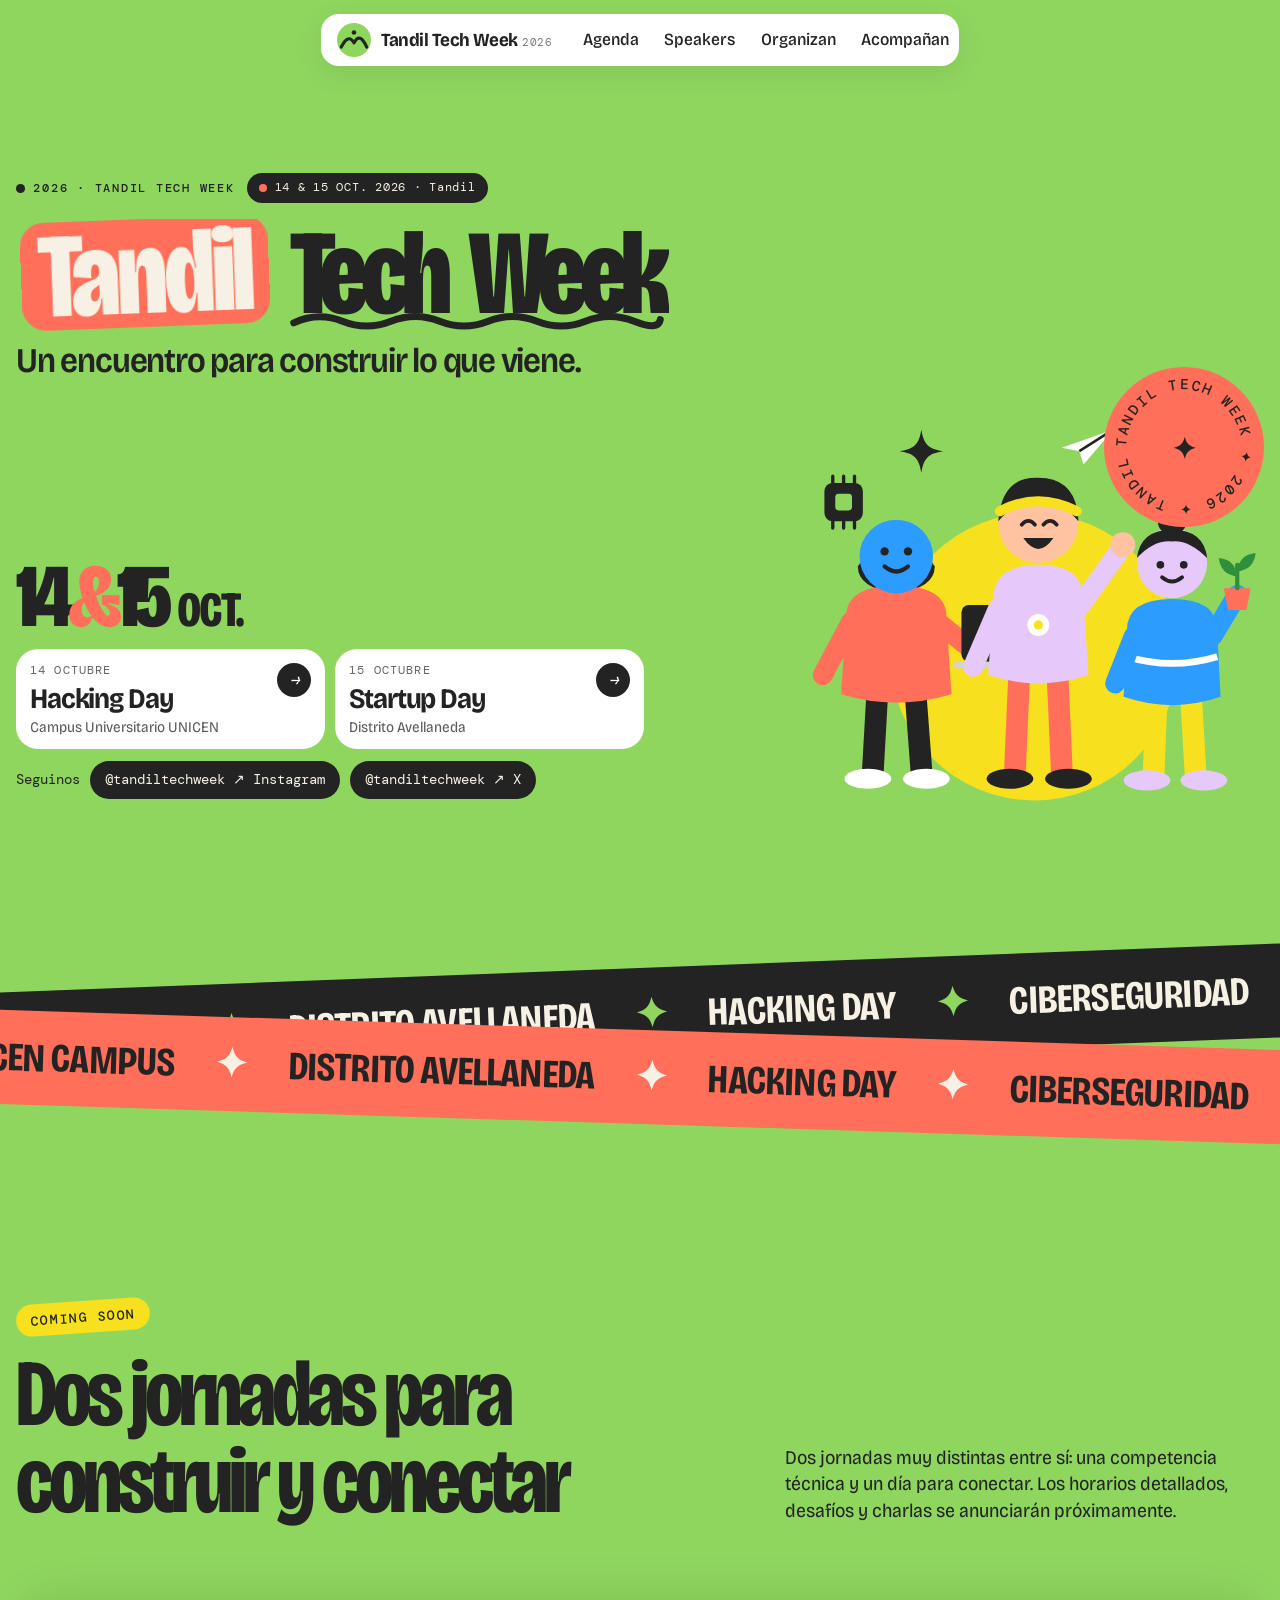
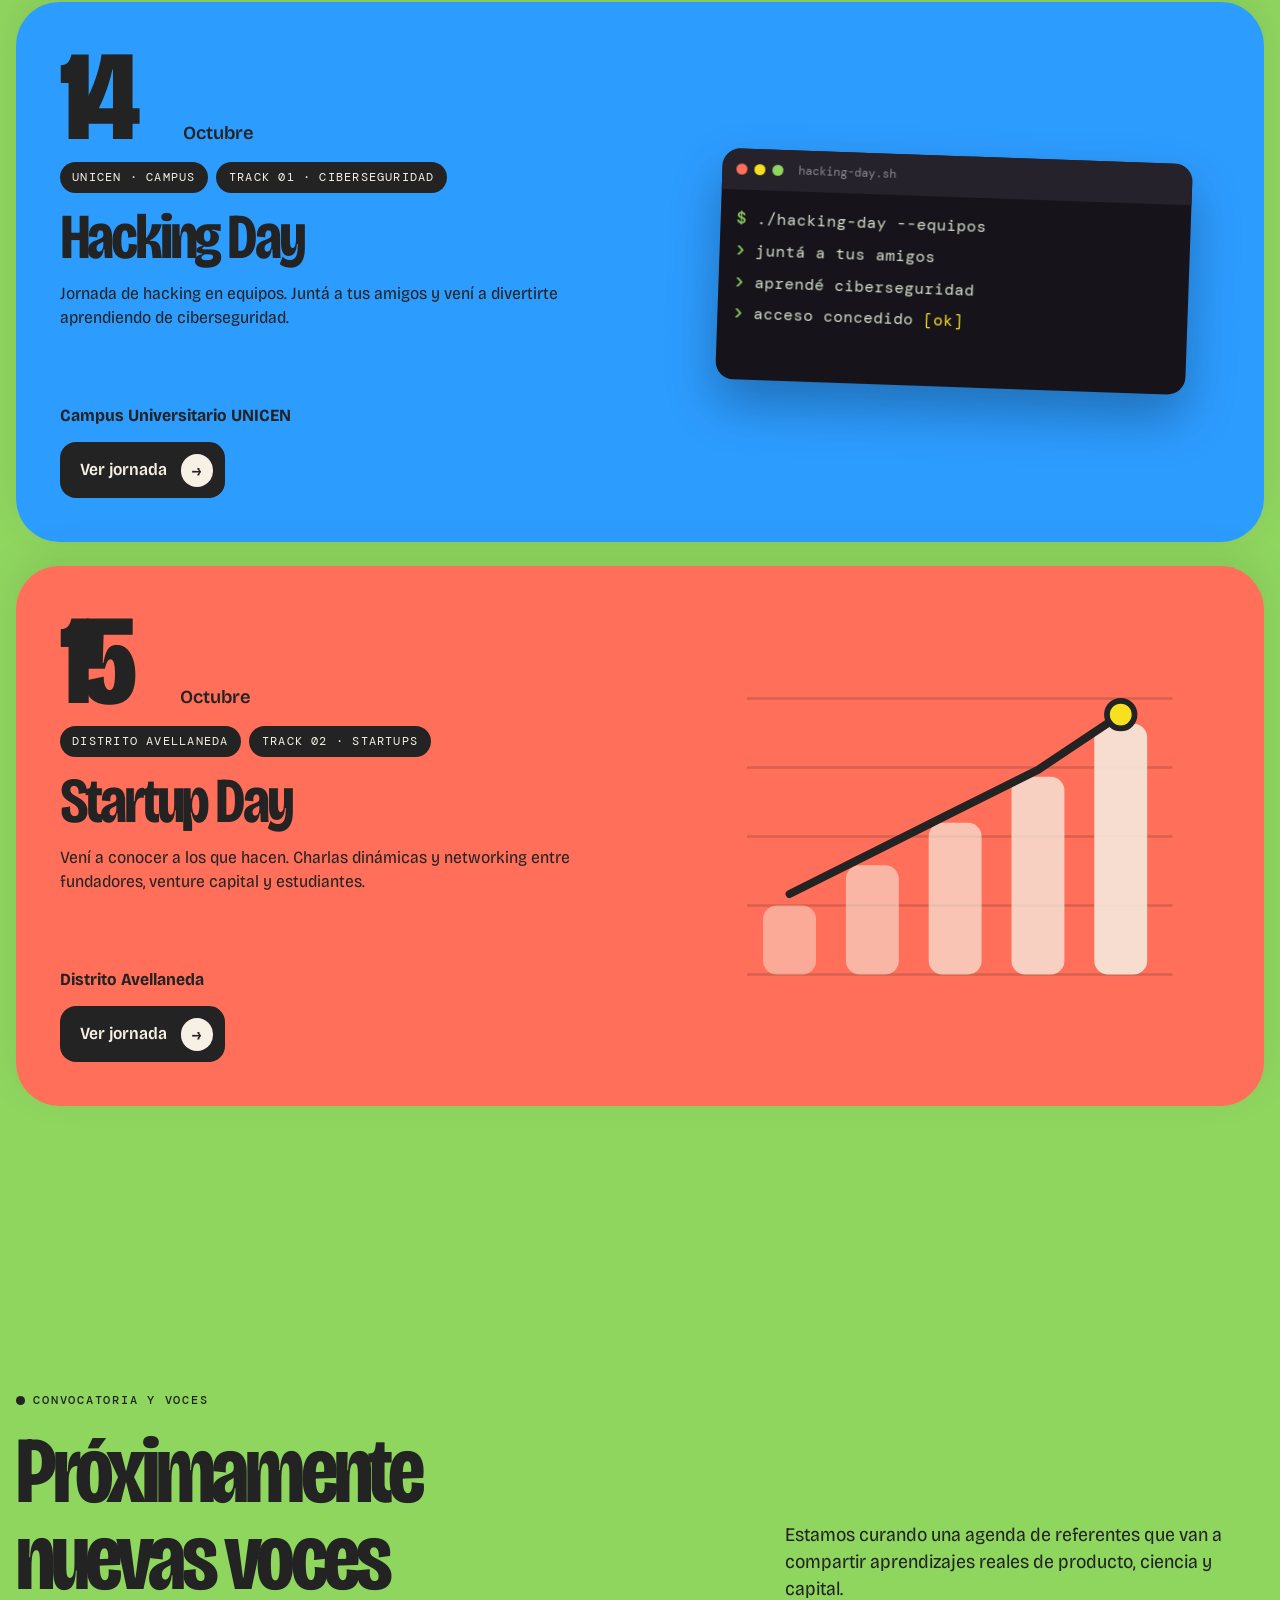
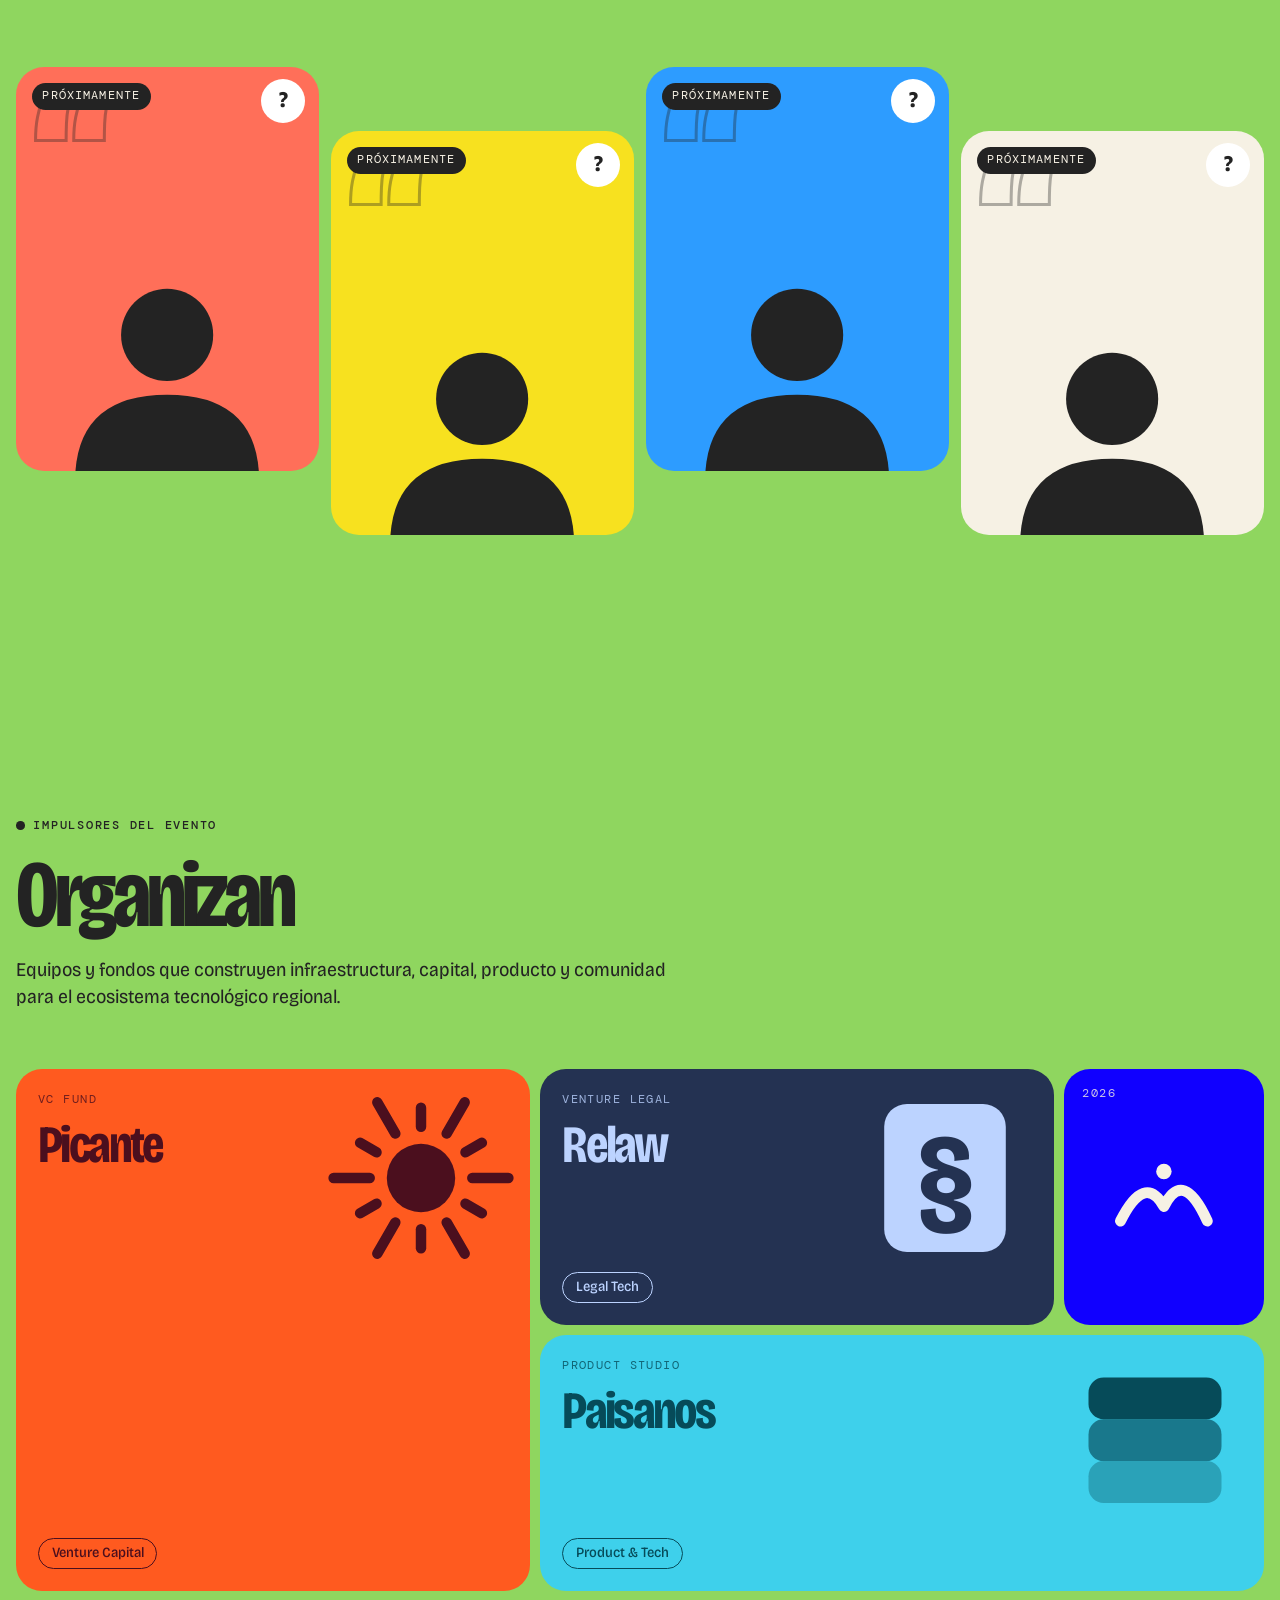
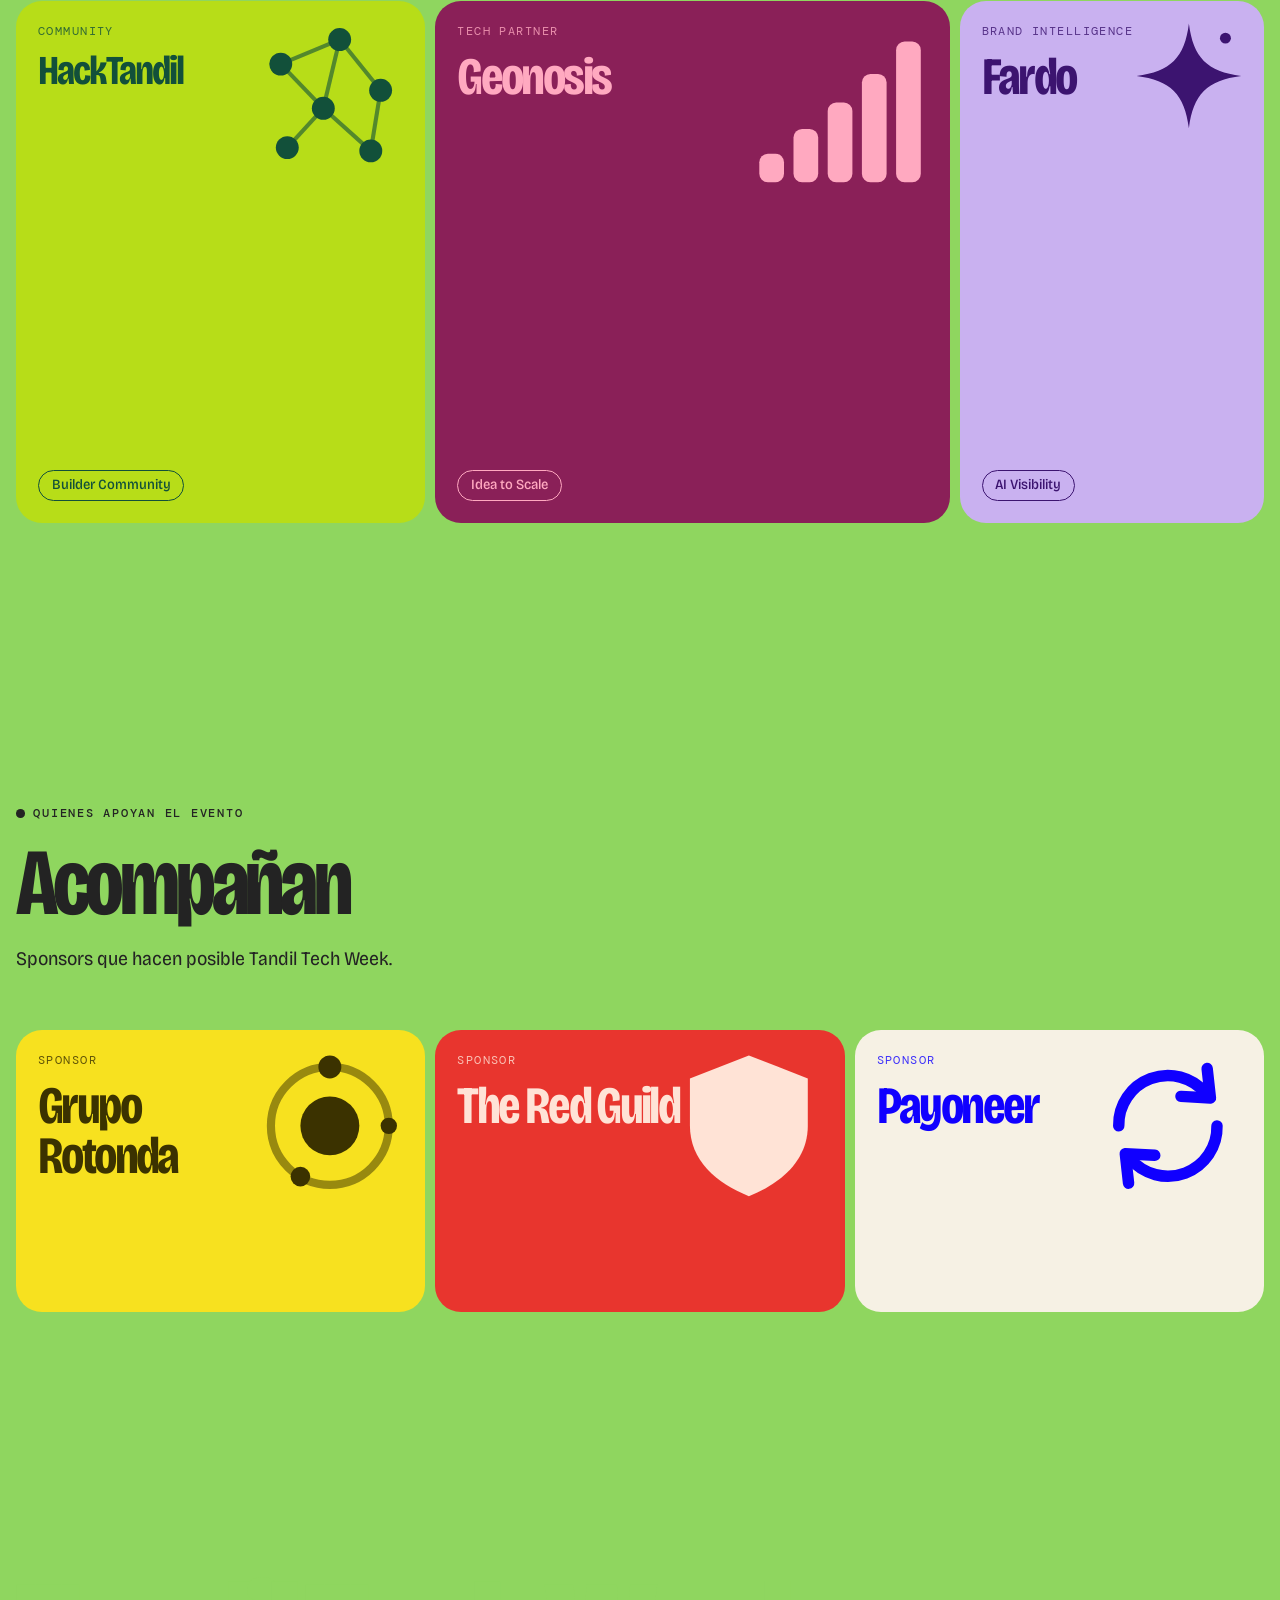
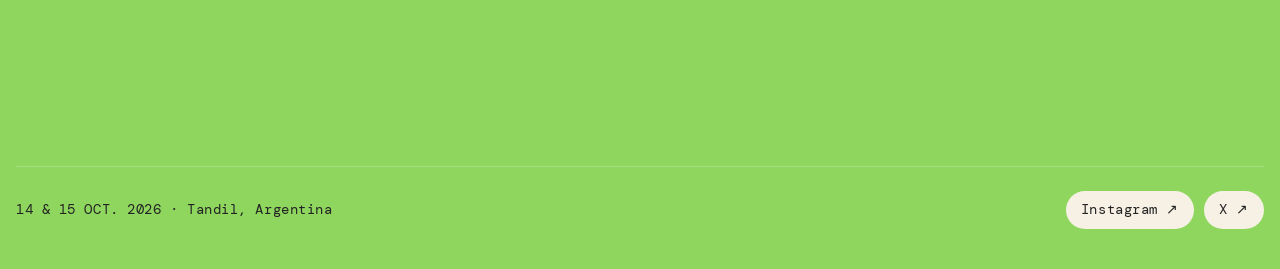
==== index.html @ 08cdcb2a "Merge branch 'main' of https://github.com/Martinianogutierrez/911-tandil-tech-week-hacking-day" ====
<!DOCTYPE html>
<html lang="es">
<head>
  <meta charset="utf-8">
  <meta name="viewport" content="width=device-width, initial-scale=1, viewport-fit=cover">
  <meta name="claude:viewport-fit-sides" content="cover">
  <title>Tandil Tech Week</title>
  <link rel="icon" href="images/favicon.ico" type="image/x-icon">
  <link rel="preconnect" href="https://fonts.googleapis.com">
  <link rel="preconnect" href="https://fonts.gstatic.com" crossorigin>
  <link href="https://fonts.googleapis.com/css2?family=Bricolage+Grotesque:opsz,wdth,wght@12..96,75..100,200..800&family=DM+Mono:wght@400;500&display=swap" rel="stylesheet">
  <link rel="stylesheet" href="css/styles.css">
</head>
<body>
<div class="cur" id="cur" aria-hidden="true"></div>
<div class="wipe" id="wipe" aria-hidden="true"><i></i><i></i><i></i><i></i><i></i></div>

<header class="nav-wrap">
  <nav class="nav" aria-label="Principal">
    <div class="pill">
      <a class="brand" href="#top" data-go="home">
        <svg viewBox="0 0 48 48" aria-hidden="true"><circle cx="24" cy="24" r="24" fill="#8FD65F"/><path d="M6 34 Q16 14 24 28 Q32 12 42 34" stroke="#232323" stroke-width="4.5" fill="none" stroke-linecap="round" stroke-linejoin="round"/><circle cx="24" cy="13.5" r="3.2" fill="#232323"/></svg>
        <span>Tandil Tech Week<small>2026</small></span>
      </a>
      <ul class="links">
        <li><a href="#agenda" data-go="home" data-to="agenda">Agenda</a></li>
        <li><a href="#speakers" data-go="home" data-to="speakers">Speakers</a></li>
        <li><a href="#organizan" data-go="home" data-to="organizan">Organizan</a></li>
        <li><a href="#acompanan" data-go="home" data-to="acompanan">Acompañan</a></li>
      </ul>
      <button class="menu-btn" id="menuBtn" type="button" aria-label="Abrir menú" aria-expanded="false" aria-controls="menu"><span></span><span></span></button>
    </div>
  </nav>
</header>

<div class="menu" id="menu" aria-hidden="true">
  <div class="wrap">
    <ul>
      <li><a href="#agenda" data-go="home" data-to="agenda">Agenda</a></li>
      <li><a href="#speakers" data-go="home" data-to="speakers">Speakers</a></li>
      <li><a href="#organizan" data-go="home" data-to="organizan">Organizan</a></li>
      <li><a href="#acompanan" data-go="home" data-to="acompanan">Acompañan</a></li>
      <li><a href="#hacking-day" data-go="hacking">Hacking Day</a></li>
      <li><a href="#startup-day" data-go="startup">Startup Day</a></li>
    </ul>
    <div class="msoc">
      <a class="pillink" href="https://instagram.com/tandiltechweek" target="_blank" rel="noopener">Instagram @tandiltechweek ↗</a>
      <a class="pillink" href="https://x.com/tandiltechweek" target="_blank" rel="noopener">X @tandiltechweek ↗</a>
    </div>
  </div>
</div>

<!-- ===================== HOME ===================== -->
<main id="view-home" class="view">
  <section class="hero" data-bg="green" id="top">
    <div class="wrap">
      <div class="eyebrow-row">
        <span class="eyebrow">2026 · Tandil Tech Week</span>
        <span class="status"><i></i><span id="status">14 & 15 OCT.</span></span>
      </div>
      <h1 aria-label="Tandil Tech Week">
        <span class="line"><span class="w"><span class="hl" style="--i:0">Tandil</span></span> <span class="u"><span class="w"><span style="--i:1">Tech</span></span> <span class="w"><span style="--i:2">Week</span></span><svg class="sq" viewBox="0 0 400 24" preserveAspectRatio="none" aria-hidden="true"><path pathLength="1" d="M4 16 Q30 2 56 14 T108 14 T160 14 T212 14 T264 14 T316 14 T368 14 T396 12" fill="none" stroke="#232323" stroke-linecap="round"/></svg></span></span>
      </h1>
      <p class="hero-subtitle">Un encuentro para construir lo que viene.</p>

      <div class="hero-grid">
        <div>
          <div class="date" aria-label="14 y 15 de octubre"><span>14</span><b>&amp;</b><span>15</span><i>OCT.</i></div>
          <div class="minis">
            <a class="mini" href="#hacking-day" data-go="hacking">
              <small>14 Octubre</small><strong>Hacking Day</strong><span>Campus Universitario UNICEN</span><i class="go">→</i>
            </a>
            <a class="mini" href="#startup-day" data-go="startup">
              <small>15 Octubre</small><strong>Startup Day</strong><span>Distrito Avellaneda</span><i class="go">→</i>
            </a>
          </div>
          <div class="hero-links">
            <div>
              <span>Seguinos</span>
            <a class="pillink" href="https://instagram.com/tandiltechweek" target="_blank" rel="noopener">@tandiltechweek ↗ Instagram</a>
            <a class="pillink" href="https://x.com/tandiltechweek" target="_blank" rel="noopener">@tandiltechweek ↗ X</a>
          </div>

          </div>
        </div>

        <div class="scene" aria-hidden="true">
          <div class="sticker" data-p="-.05">
            <svg viewBox="0 0 150 150"><defs><path id="circ" d="M75 75 m-54 0 a54 54 0 1 1 108 0 a54 54 0 1 1 -108 0"/></defs><circle cx="75" cy="75" r="75" fill="#FF6F59"/><text font-family="DM Mono, monospace" font-size="13.5" letter-spacing="2.6" fill="#232323" font-weight="500"><textPath href="#circ">TANDIL TECH WEEK ✦ 2026 ✦ TANDIL TECH WEEK ✦ 2026 ✦</textPath></text></svg>
            <b>✦</b>
          </div>
          <svg viewBox="0 0 560 470">
            <circle class="sunball" cx="285" cy="300" r="172" fill="#F7E11F"/>
            <g class="fl" style="--d:-1s"><path transform="translate(150 54)" d="M0 -26 C3 -8 8 -3 26 0 C8 3 3 8 0 26 C-3 8 -8 3 -26 0 C-8 -3 -3 -8 0 -26Z" fill="#232323"/></g>
            <g class="fl" style="--d:-2.2s"><g transform="translate(34 92)"><rect width="46" height="46" rx="10" fill="#232323"/><rect x="13" y="13" width="20" height="20" rx="4" fill="#8FD65F"/><path d="M10 -8v8M23 -8v8M36 -8v8M10 46v8M23 46v8M36 46v8" stroke="#232323" stroke-width="4" stroke-linecap="round"/></g></g>
            <g class="fl" style="--d:-.4s"><g transform="translate(488 84)"><path d="M0 30 C-6 6 10 -14 34 -16 C36 8 20 30 0 30Z" fill="#2F8F3A"/><path d="M2 28 L26 -6" stroke="#8FD65F" stroke-width="3" stroke-linecap="round"/></g></g>
            <g class="fl" style="--d:-3s"><g transform="translate(318 28)"><path d="M0 22 L62 0 L26 42 L21 26Z" fill="#fff"/><path d="M21 26 L62 0" stroke="#232323" stroke-width="3"/></g></g>

            <!-- hacker -->
            <g class="bobA">
              <path d="M98 330 L92 436 M142 330 L150 436" stroke="#232323" stroke-width="26" stroke-linecap="round"/>
              <ellipse cx="86" cy="446" rx="28" ry="12" fill="#fff"/><ellipse cx="156" cy="446" rx="28" ry="12" fill="#fff"/>
              <path d="M74 192 Q120 118 166 192 Q166 218 120 224 Q74 218 74 192Z" fill="#232323"/>
              <path d="M60 252 Q60 215 120 215 Q180 215 180 252 L186 345 Q120 365 54 345Z" fill="#FF6F59"/>
              <path d="M66 258 L32 322" stroke="#FF6F59" stroke-width="24" stroke-linecap="round"/>
              <circle cx="120" cy="180" r="44" fill="#2D9CFF"/>
              <circle cx="106" cy="174" r="5" fill="#232323"/><circle cx="134" cy="174" r="5" fill="#232323"/>
              <path d="M106 192 Q120 204 134 192" stroke="#232323" stroke-width="5" fill="none" stroke-linecap="round"/>
              <path d="M174 262 L216 296" stroke="#FF6F59" stroke-width="24" stroke-linecap="round"/>
              <rect x="198" y="238" width="104" height="68" rx="9" fill="#232323"/>
              <rect x="237" y="268" width="26" height="19" rx="4" fill="#8FD65F"/>
              <path d="M243 268 v-6 a7 7 0 0 1 14 0 v6" stroke="#8FD65F" stroke-width="4" fill="none"/>
              <rect x="188" y="306" width="124" height="8" rx="4" fill="#d8d3c4"/>
            </g>

            <!-- waving -->
            <g class="bobB">
              <path d="M268 300 L262 436 M312 300 L318 436" stroke="#FF6F59" stroke-width="26" stroke-linecap="round"/>
              <ellipse cx="256" cy="446" rx="28" ry="12" fill="#232323"/><ellipse cx="326" cy="446" rx="28" ry="12" fill="#232323"/>
              <path d="M236 232 Q236 190 290 190 Q344 190 344 232 L350 322 Q290 342 230 322Z" fill="#E6C9FA"/>
              <circle cx="290" cy="262" r="13" fill="#fff"/><circle cx="290" cy="262" r="5.5" fill="#F7E11F"/>
              <path d="M242 242 L212 312" stroke="#E6C9FA" stroke-width="24" stroke-linecap="round"/>
              <circle cx="290" cy="140" r="48" fill="#FFC3A1"/>
              <path d="M242 138 Q246 84 290 86 Q336 86 338 138 Q316 112 290 114 Q262 114 242 138Z" fill="#232323"/>
              <path d="M244 126 Q290 102 336 126" stroke="#F7E11F" stroke-width="12" fill="none" stroke-linecap="round"/>
              <path d="M270 142 q8 -9 16 0 M296 142 q8 -9 16 0" stroke="#232323" stroke-width="4.5" fill="none" stroke-linecap="round"/>
              <path d="M272 158 Q290 184 308 158Z" fill="#232323"/>
              <g class="wave"><path d="M338 242 L388 172" stroke="#E6C9FA" stroke-width="24" stroke-linecap="round"/><circle cx="391" cy="166" r="15" fill="#FFC3A1"/></g>
            </g>

            <!-- sprout -->
            <g class="bobA" style="animation-delay:-1s">
              <path d="M432 336 L428 438 M472 336 L478 438" stroke="#F7E11F" stroke-width="26" stroke-linecap="round"/>
              <ellipse cx="420" cy="448" rx="28" ry="12" fill="#E6C9FA"/><ellipse cx="488" cy="448" rx="28" ry="12" fill="#E6C9FA"/>
              <path d="M396 268 Q396 231 450 231 Q504 231 504 268 L508 348 Q450 368 392 348Z" fill="#2D9CFF"/>
              <path d="M396 300 Q450 316 504 300" stroke="#fff" stroke-width="8" fill="none"/>
              <path d="M404 276 L382 332" stroke="#2D9CFF" stroke-width="24" stroke-linecap="round"/>
              <circle cx="450" cy="188" r="42" fill="#E6C9FA"/>
              <circle cx="450" cy="138" r="17" fill="#232323"/>
              <path d="M408 182 Q412 148 450 148 Q488 148 492 182 Q470 160 450 162 Q428 160 408 182Z" fill="#232323"/>
              <circle cx="436" cy="190" r="4.6" fill="#232323"/><circle cx="464" cy="190" r="4.6" fill="#232323"/>
              <path d="M438 205 Q450 215 462 205" stroke="#232323" stroke-width="4.5" fill="none" stroke-linecap="round"/>
              <path d="M498 276 L528 226" stroke="#2D9CFF" stroke-width="24" stroke-linecap="round"/>
              <path d="M512 218 h32 l-5 26 h-22z" fill="#FF6F59"/>
              <path d="M528 218 v-28" stroke="#2F8F3A" stroke-width="5" stroke-linecap="round"/>
              <path d="M528 204 q-20 -2 -22 -22 q20 2 22 22z M528 198 q20 -2 22 -22 q-20 2 -22 22z" fill="#2F8F3A"/>
            </g>
          </svg>
        </div>
      </div>
    </div>
  </section>

  <section class="ticker" data-bg="green" aria-hidden="true">
    <div class="band b1" id="band1"></div>
    <div class="band b2" id="band2"></div>
  </section>

  <section class="sec agenda" id="agenda" data-bg="cream">
    <div class="wrap">
      <div class="head rv">
        <div>
          <span class="badge">Coming Soon</span>
          <h2 class="big">Dos jornadas para construir y conectar</h2>
        </div>
        <p class="lead">Dos jornadas muy distintas entre sí: una competencia técnica y un día para conectar. Los horarios detallados, desafíos y charlas se anunciarán próximamente.</p>
      </div>
      <div class="stack" id="dayStack"></div>
    </div>
  </section>

  <section class="sec speakers" id="speakers" data-bg="lilac">
    <div class="wrap">
      <div class="split rv">
        <div class="stagger">
          <span class="eyebrow">Convocatoria y voces</span>
          <h2 class="big" style="margin-top:16px">Próximamente nuevas voces</h2>
        </div>
        <p class="lead">Estamos curando una agenda de referentes que van a compartir aprendizajes reales de producto, ciencia y capital.</p>
      </div>
      <div class="voices" id="voicesHome"></div>
    </div>
  </section>

  <section class="sec" id="organizan" data-bg="night">
    <div class="wrap">
      <div class="head-s rv">
        <span class="eyebrow">Impulsores del evento</span>
        <h2 class="big">Organizan</h2>
        <p class="lead">Equipos y fondos que construyen infraestructura, capital, producto y comunidad para el ecosistema tecnológico regional.</p>
      </div>
      <div class="bento" id="bento"></div>
    </div>
  </section>

  <section class="sec" id="acompanan" data-bg="volt">
    <div class="wrap">
      <div class="head-s rv">
        <span class="eyebrow">Quienes apoyan el evento</span>
        <h2 class="big">Acompañan</h2>
        <p class="lead">Sponsors que hacen posible Tandil Tech Week.</p>
      </div>
      <div class="spons" id="spons"></div>
    </div>
  </section>
</main>

<main id="view-hacking" class="view" hidden></main>
<main id="view-startup" class="view" hidden></main>

<footer class="foot" id="foot" data-bg="ink">
  <div class="wrap">
    <div class="wordmark" data-split aria-label="Tandil Tech Week">Tandil Tech Week</div>
    <div class="foot-row">
      <span>14 &amp; 15 OCT. 2026 · Tandil, Argentina</span>
      <nav aria-label="Redes">
        <a class="pillink" href="https://instagram.com/tandiltechweek" target="_blank" rel="noopener">Instagram ↗</a>
        <a class="pillink" href="https://x.com/tandiltechweek" target="_blank" rel="noopener">X ↗</a>
      </nav>
    </div>
  </div>
</footer>

  <script src="js/utils.js"></script>
  <script src="js/data.js"></script>
  <script src="js/motifs.js"></script>
  <script src="js/templates.js"></script>
  <script src="js/app.js"></script>
</body>
</html>
---- css/styles.css ----
/* Base reset / safe-area (from original head) */
:root {
  color-scheme: light;
  box-sizing: border-box;
  padding-top: env(safe-area-inset-top, 0px);
  padding-bottom: env(safe-area-inset-bottom, 0px);
}
html {
  scroll-padding-top: env(safe-area-inset-top, 0px);
}
body {
  margin: 0;
  padding: 0;
}
img {
  max-width: 100%;
}
[hidden]:not([hidden="until-found" i]) {
  display: none !important;
}

/* Layout concept: color-blocked scroll stages. The page background crossfades between sections as you scroll (green, cream, lilac, night, blue, yellow, ink); sponsors live in Dropbox-style bento tiles that flip open on hover or tap. */
:root{
  --green:#8FD65F;
  --cream:#F6F1E4;
  --ink:#232323;
  --coral:#FF6F59;
  --blue:#2D9CFF;
  --lilac:#E6C9FA;
  --sun:#F7E11F;
  --volt:#1000FF;
  --night:#1E1A1D;
  --leaf:#2F8F3A;
  --bg:#8FD65F;
  --fg:#232323;
  --display:'Bricolage Grotesque','Helvetica Neue',Arial,sans-serif;
  --mono:'DM Mono',ui-monospace,'SFMono-Regular',Menlo,monospace;
  --ease:cubic-bezier(.2,.9,.2,1);
}
*{box-sizing:border-box}
html{scroll-behavior:smooth}
body{
  font-family:var(--display);font-size:1.0625rem;line-height:1.45;font-stretch:92%;
  background:var(--bg);color:var(--fg);overflow-x:clip;
  transition:background-color .9s cubic-bezier(.65,0,.35,1),color .6s ease;
  -webkit-font-smoothing:antialiased;
}
a{color:inherit}
button{font:inherit;color:inherit}
h1,h2,h3,p{margin:0}
ul{margin:0;padding:0;list-style:none}
:focus-visible{outline:3px solid var(--volt);outline-offset:3px;box-shadow:0 0 0 3px #fff}
.wrap{width:100%;max-width:1360px;margin-inline:auto;padding-left:max(16px,env(safe-area-inset-left,0px));padding-right:max(16px,env(safe-area-inset-right,0px))}
.sec{padding-block:clamp(72px,11vw,150px);scroll-margin-top:0}
.view{display:block}
.eyebrow{font-family:var(--mono);font-size:.78rem;letter-spacing:.14em;text-transform:uppercase;display:inline-flex;align-items:center;gap:.7em;font-weight:500}
.eyebrow::before{content:"";width:.7em;height:.7em;border-radius:50%;background:currentColor;flex:none}
.big{font-size:clamp(2.6rem,7.4vw,6.6rem);line-height:.92;letter-spacing:-.045em;font-weight:700;font-stretch:78%;text-wrap:balance}
.lead{font-size:clamp(1.08rem,1.5vw,1.3rem);max-width:36em;line-height:1.4}
.btns{display:flex;gap:10px;flex-wrap:wrap}
.btn{display:inline-flex;align-items:center;gap:.8em;padding:.7em .7em .7em 1.2em;border-radius:16px;background:var(--coral);color:var(--ink);font-weight:600;text-decoration:none;border:0;cursor:pointer;transition:transform .3s var(--ease),translate .25s ease-out,box-shadow .3s}
.btn:hover{box-shadow:0 12px 30px rgba(0,0,0,.18)}
.btn .ar{width:2em;height:2em;border-radius:50%;background:#fff;color:var(--ink);display:grid;place-items:center;transition:transform .4s var(--ease);font-size:.95em}
.btn:hover .ar{transform:rotate(-45deg) scale(1.1)}
.btn.ink{background:var(--ink);color:var(--cream)}
.btn.ink .ar{background:var(--cream)}
.btn.white{background:#fff}
.btn.white .ar{background:var(--ink);color:#fff}
.chip{font-family:var(--mono);font-size:.76rem;letter-spacing:.1em;text-transform:uppercase;padding:.55em 1.05em;border-radius:99px;background:var(--ink);color:var(--cream);display:inline-block}
.chips{display:flex;gap:8px;flex-wrap:wrap}
.rv{transform:translateY(44px);transition:transform .9s var(--ease);transition-delay:calc(var(--i,0)*70ms)}
.rv.in{transform:none}

/* ---------- cursor ---------- */
.cur{position:fixed;left:0;top:0;width:16px;height:16px;margin:-8px 0 0 -8px;border-radius:50%;background:#fff;mix-blend-mode:difference;pointer-events:none;z-index:300;opacity:0;transition:width .25s,height .25s,margin .25s,opacity .3s}
.cur.on{opacity:1}
.cur.big{width:58px;height:58px;margin:-29px 0 0 -29px}

/* ---------- page wipe ---------- */
.wipe{position:fixed;inset:0;z-index:200;display:flex;pointer-events:none}
.wipe i{flex:1;transform:scaleY(0);transform-origin:bottom;transition:transform .5s cubic-bezier(.65,0,.35,1)}
.wipe i:nth-child(1){background:var(--coral)}.wipe i:nth-child(2){background:var(--sun);transition-delay:.05s}.wipe i:nth-child(3){background:var(--lilac);transition-delay:.1s}.wipe i:nth-child(4){background:var(--blue);transition-delay:.15s}.wipe i:nth-child(5){background:var(--green);transition-delay:.2s}
.wipe.on i{transform:scaleY(1)}
.wipe.out i{transform-origin:top}

/* ---------- nav ---------- */
.nav-wrap{position:fixed;z-index:100;top:0;left:0;right:0;padding-top:calc(14px + env(safe-area-inset-top,0px));padding-left:max(16px,env(safe-area-inset-left,0px));padding-right:max(16px,env(safe-area-inset-right,0px));pointer-events:none}
.nav{pointer-events:auto;max-width:1240px;margin:0 auto;display:flex;gap:10px;align-items:stretch;justify-content:center}
.pill{background:#fff;color:var(--ink);border-radius:18px;padding:9px 10px 9px 16px;display:flex;align-items:center;gap:clamp(14px,2.4vw,34px);box-shadow:0 8px 30px rgba(0,0,0,.08);min-width:0}
.brand{display:flex;align-items:center;gap:10px;text-decoration:none;font-weight:700;letter-spacing:-.03em;font-size:1.15rem;white-space:nowrap}
.brand svg{width:34px;height:34px;flex:none;transition:transform .6s var(--ease)}
.brand:hover svg{transform:rotate(-20deg) scale(1.1)}
.brand small{font-family:var(--mono);font-weight:400;font-size:.7rem;margin-left:.4em;opacity:.6;letter-spacing:.04em}
.links{display:flex;gap:clamp(12px,2vw,28px);margin-left:auto}
.links a{text-decoration:none;font-weight:500;position:relative;padding:4px 0;white-space:nowrap}
.links a::after{content:"";position:absolute;left:0;right:0;bottom:0;height:2px;background:var(--coral);transform:scaleX(0);transform-origin:left;transition:transform .4s var(--ease)}
.links a:hover::after{transform:scaleX(1)}
.menu-btn{width:44px;height:44px;border-radius:50%;border:0;background:var(--green);cursor:pointer;display:grid;place-content:center;gap:6px;flex:none;transition:transform .4s var(--ease)}
.menu-btn:hover{transform:rotate(90deg)}
.menu-btn span{display:block;width:18px;height:2.5px;background:var(--ink);border-radius:2px;transition:transform .4s var(--ease)}
.menu-btn[aria-expanded="true"] span:first-child{transform:translateY(4.25px) rotate(45deg)}
.menu-btn[aria-expanded="true"] span:last-child{transform:translateY(-4.25px) rotate(-45deg)}
@media(min-width:1001px){.menu-btn{display:none}}
.menu{position:fixed;inset:0;z-index:90;background:var(--green);color:var(--ink);clip-path:circle(0 at calc(100% - 60px) 44px);transition:clip-path .8s cubic-bezier(.65,0,.35,1);visibility:hidden;overflow:auto;display:flex;align-items:center}
.menu.open{clip-path:circle(160% at calc(100% - 60px) 44px);visibility:visible}
.menu .wrap{padding-block:110px 50px}
.menu ul{display:flex;flex-direction:column;gap:4px}
.menu li a{display:inline-block;font-size:clamp(2.4rem,8vw,5.5rem);line-height:1;font-weight:700;letter-spacing:-.05em;font-stretch:78%;text-decoration:none;transition:translate .4s var(--ease),color .3s}
.menu li a:hover{translate:20px 0;color:var(--volt)}
.menu .msoc{display:flex;gap:10px;flex-wrap:wrap;margin-top:28px;font-family:var(--mono);font-size:.85rem}
.pillink{display:inline-flex;align-items:center;gap:.5em;text-decoration:none;background:var(--ink);color:var(--cream);padding:.65em 1.1em;border-radius:99px;transition:transform .3s var(--ease),background .3s}
.pillink:hover{transform:translateY(-3px) rotate(-0.3deg);background:var(--volt)}

/* ---------- hero ---------- */
.hero{position:relative;min-height:100vh;min-height:100svh;display:flex;flex-direction:column;padding-top:clamp(88px,12vh,126px);padding-bottom:clamp(20px,4vh,44px);overflow:hidden}
.hero>.wrap{margin-block:auto}
.eyebrow-row{display:flex;gap:12px;flex-wrap:wrap;align-items:center;margin-bottom:clamp(10px,1.2vw,16px)}
.status{display:inline-flex;align-items:center;gap:.65em;background:var(--ink);color:var(--cream);padding:.5em 1em;border-radius:99px;font-family:var(--mono);font-size:.76rem;letter-spacing:.06em}
.status i{width:.65em;height:.65em;border-radius:50%;background:var(--coral);animation:pulse 1.4s infinite}
@keyframes pulse{0%{box-shadow:0 0 0 0 rgba(255,111,89,.7)}100%{box-shadow:0 0 0 10px rgba(255,111,89,0)}}
.hero h1,.dh-title{font-weight:800;font-stretch:76%;letter-spacing:-.055em}
.hero h1{font-size:clamp(3.5rem,9.4vw,8.6rem);line-height:.9;text-wrap:balance}
.hero h1 .line{display:block}
.hero-subtitle{margin-top:clamp(10px,1.2vw,18px);font-size:clamp(1.55rem,2.7vw,2.9rem);line-height:1.1;letter-spacing:-.035em;font-weight:600;text-wrap:balance}
.w{display:inline-block;overflow:hidden;vertical-align:top;padding:0 .04em .14em;margin-bottom:-.14em}
.w>span{display:inline-block;animation:rise 1.05s var(--ease) both;animation-delay:calc(.15s + var(--i,0)*.09s)}
@keyframes rise{from{transform:translateY(112%) rotate(5deg)}to{transform:none}}
.hl{background:var(--coral);color:var(--cream);padding:0 .14em;border-radius:.2em;rotate:-2.2deg;letter-spacing:-.025em}
.u{position:relative;display:inline-block}
.sq{position:absolute;left:.04em;bottom:-.02em;width:calc(100% - .08em);height:.16em;overflow:visible}
.sq path{stroke-width:7px;vector-effect:non-scaling-stroke;stroke-dasharray:1;stroke-dashoffset:1;animation:draw 1.3s 1.2s var(--ease) forwards}
@keyframes draw{to{stroke-dashoffset:0}}
.hero-grid{display:grid;grid-template-columns:minmax(0,1.05fr) minmax(0,.95fr);gap:clamp(20px,4vw,60px);align-items:end;margin-top:clamp(14px,2vw,28px)}
.date{display:flex;align-items:baseline;font-size:clamp(3rem,7vw,6.5rem);line-height:.9;font-weight:800;letter-spacing:-.06em;font-stretch:75%}
.date b{color:var(--coral);font-weight:800;margin-inline:.02em}
.date i{font-style:normal;margin-left:.2em;font-size:.55em;letter-spacing:-.03em}
.minis{display:grid;grid-template-columns:1fr 1fr;gap:10px;margin-top:12px}
.mini{background:#fff;color:var(--ink);border-radius:22px;padding:14px 14px 12px;text-decoration:none;display:flex;flex-direction:column;gap:5px;position:relative;min-width:0;transition:transform .45s var(--ease),box-shadow .45s}
.mini:hover{transform:translateY(-6px) rotate(-1.2deg);box-shadow:0 18px 40px rgba(0,0,0,.16)}
.mini small{font-family:var(--mono);font-size:.72rem;letter-spacing:.1em;text-transform:uppercase;opacity:.7;padding-right:38px}
.mini strong{font-size:clamp(1.4rem,2.2vw,1.9rem);letter-spacing:-.04em;line-height:1;font-weight:700}
.mini span{font-size:.92rem;opacity:.75;line-height:1.3}
.mini .go{position:absolute;right:14px;top:14px;width:34px;height:34px;border-radius:50%;background:var(--ink);color:#fff;display:grid;place-items:center;transition:transform .45s var(--ease)}
.mini:hover .go{transform:rotate(-45deg) scale(1.12)}
.hero-links{display:flex;gap:10px 14px;flex-wrap:wrap;align-items:center;margin-top:12px;font-family:var(--mono);font-size:.85rem}
.hero-links>div{display:flex;gap:8px 10px;flex-wrap:wrap;align-items:center}
.hero-links .arrowlink{font-family:var(--display);font-size:1.1rem;font-weight:700;text-decoration:none;border-bottom:2.5px solid currentColor}
.scene{position:relative;width:100%;max-width:min(520px,52vh);max-width:min(520px,52svh);margin-left:auto;aspect-ratio:560/470}
.scene>svg{width:100%;height:100%;overflow:visible;display:block}
.sticker{position:absolute;right:0;top:-10%;width:clamp(96px,13.5vw,160px);aspect-ratio:1;z-index:2}
.sticker svg{width:100%;height:100%;animation:spin 16s linear infinite}
.sticker b{position:absolute;inset:0;display:grid;place-items:center;font-size:1.8rem;font-weight:800}
@keyframes spin{to{transform:rotate(360deg)}}
.fl{transform-box:fill-box;transform-origin:center;animation:fl 4.4s ease-in-out infinite alternate;animation-delay:var(--d,0s)}
@keyframes fl{from{transform:translateY(-10px) rotate(-6deg)}to{transform:translateY(12px) rotate(6deg)}}
.wave{transform-box:view-box;transform-origin:338px 240px;animation:wave 1.3s ease-in-out infinite alternate}
@keyframes wave{from{transform:rotate(-14deg)}to{transform:rotate(12deg)}}
.bobA{animation:bob 2.6s ease-in-out infinite alternate}
.bobB{animation:bob 2.2s ease-in-out infinite alternate-reverse}
@keyframes bob{from{transform:translateY(0)}to{transform:translateY(-10px)}}
.sunball{transform-box:fill-box;transform-origin:center;animation:breathe 6s ease-in-out infinite alternate}
@keyframes breathe{from{transform:scale(.96)}to{transform:scale(1.04)}}

/* ---------- ticker ---------- */
.ticker{position:relative;height:clamp(180px,22vw,260px);overflow:hidden}
.band{position:absolute;left:-5%;width:110%;display:flex;font-size:clamp(1.3rem,3.2vw,2.5rem);font-weight:700;letter-spacing:-.02em;text-transform:uppercase;font-stretch:78%;padding:.45em 0;white-space:nowrap}
.band.b1{background:var(--ink);color:var(--cream);top:26%;rotate:-2.2deg}
.band.b2{background:var(--coral);color:var(--ink);top:50%;rotate:1.8deg}
.track{display:flex;gap:1em;padding-right:1em;flex:none;animation:marq 34s linear infinite}
.band.b2 .track{animation-direction:reverse;animation-duration:40s}
.band:hover .track{animation-play-state:paused}
.track span:nth-child(even){color:var(--green)}
.band.b2 .track span:nth-child(even){color:var(--cream)}
@keyframes marq{to{transform:translateX(-100%)}}

/* ---------- agenda ---------- */
.agenda .head{display:grid;grid-template-columns:minmax(0,1.2fr) minmax(0,.8fr);gap:clamp(20px,4vw,64px);align-items:end;margin-bottom:clamp(36px,6vw,84px)}
.badge{display:inline-block;background:var(--sun);color:var(--ink);padding:.5em 1.1em;border-radius:99px;rotate:-4deg;font-family:var(--mono);font-size:.82rem;letter-spacing:.12em;text-transform:uppercase;font-weight:500;margin-bottom:18px;animation:wob 3s ease-in-out infinite alternate}
@keyframes wob{from{rotate:-5deg}to{rotate:-1deg}}
.stack{display:flex;flex-direction:column;gap:24px}
.day{--k:0;position:sticky;top:calc(92px + var(--k)*18px);min-height:min(540px,80vh);border-radius:clamp(24px,3.4vw,44px);background:var(--c);color:var(--ink);padding:clamp(22px,3.4vw,48px);display:grid;grid-template-columns:minmax(0,1.05fr) minmax(0,.95fr);gap:clamp(18px,3vw,44px);overflow:hidden;box-shadow:0 -12px 40px rgba(0,0,0,.08)}
.day-l{display:flex;flex-direction:column;gap:14px;min-width:0}
.day-date{display:flex;align-items:baseline;gap:.4em;font-weight:800;letter-spacing:-.06em;font-size:clamp(4rem,10vw,8rem);line-height:.8;font-stretch:75%}
.day-date small{font-size:1.15rem;font-weight:600;letter-spacing:0;font-stretch:100%}
.day h3{font-size:clamp(2.3rem,5vw,4.3rem);line-height:.95;letter-spacing:-.05em;font-weight:700;font-stretch:78%}
.day p.d{max-width:30em}
.day .venue{margin-top:auto;display:flex;flex-direction:column;gap:14px;align-items:flex-start}
.day-v{display:flex;align-items:center;justify-content:center;min-width:0}
.term{width:100%;max-width:470px;background:#16141a;color:#cfd8c6;border-radius:18px;font-family:var(--mono);font-size:clamp(.78rem,1.25vw,.98rem);box-shadow:0 24px 50px rgba(0,0,0,.28);overflow:hidden;rotate:2deg;transition:rotate .6s var(--ease)}
.day:hover .term,.dh-vis:hover .term{rotate:0deg}
.term .bar{display:flex;align-items:center;gap:7px;padding:12px 14px;background:#25222c;color:#8b8895;font-size:.74rem}
.term .bar i{width:11px;height:11px;border-radius:50%;background:var(--coral)}
.term .bar i:nth-child(2){background:var(--sun)}
.term .bar i:nth-child(3){background:var(--green)}
.term .bar span{margin-left:8px}
.term .tb{padding:18px 16px 24px;display:flex;flex-direction:column;gap:9px;min-height:190px}
.term .l{width:0;overflow:hidden;white-space:nowrap}
.term .l b{color:var(--green);font-weight:500}
.term .l em{font-style:normal;color:var(--sun)}
.in .term .l{animation:type 1.3s steps(var(--n),end) forwards;animation-delay:calc(var(--d)*1s)}
@keyframes type{from{width:0}to{width:calc(var(--n)*1ch)}}
.caret{display:inline-block;width:.62em;height:1.1em;background:var(--green);vertical-align:-.2em;opacity:0}
.in .caret{animation:blinkc 1s steps(1) 5.2s infinite}
@keyframes blinkc{0%,100%{opacity:1}50%{opacity:0}}
.growth{width:100%;max-width:460px;overflow:visible}
.growth .bar{transform-box:fill-box;transform-origin:bottom;scale:1 0;transition:scale .9s var(--ease);transition-delay:calc(var(--i)*.12s)}
.in .growth .bar{scale:1 1}
.growth .ln{stroke-dasharray:1;stroke-dashoffset:1;transition:stroke-dashoffset 1.7s .5s var(--ease)}
.in .growth .ln{stroke-dashoffset:0}
.growth .dot{opacity:0;transition:opacity .3s 2s}
.in .growth .dot{opacity:1}
.growth .pulse{transform-box:fill-box;transform-origin:center;animation:ring 1.8s ease-out infinite}
@keyframes ring{from{scale:1;opacity:.7}to{scale:2.6;opacity:0}}

/* ---------- voices ---------- */
.split{display:grid;grid-template-columns:minmax(0,1.2fr) minmax(0,.8fr);gap:clamp(20px,4vw,64px);align-items:end}
.split .lead{max-width:30em}
.voices{display:grid;grid-template-columns:repeat(4,minmax(0,1fr));gap:12px;margin-top:clamp(32px,5vw,64px);align-items:start}
.voices.v3{grid-template-columns:repeat(3,minmax(0,1fr))}
.voice{position:relative;border-radius:28px;aspect-ratio:3/4;overflow:hidden;background:var(--vc);color:var(--ink);transition:transform .5s var(--ease)}
.voice:nth-child(even){margin-top:clamp(0px,5vw,64px)}
.voice:hover{transform:rotate(-2deg) translateY(-6px)}
.voice .q{position:absolute;left:6%;top:-2%;font-size:clamp(9rem,17vw,15rem);line-height:1;font-weight:800;color:transparent;-webkit-text-stroke:3px rgba(35,35,35,.35)}
.voice .lbl{position:absolute;left:16px;top:16px;font-family:var(--mono);font-size:.72rem;letter-spacing:.1em;text-transform:uppercase;background:var(--ink);color:var(--cream);padding:.45em .9em;border-radius:99px}
.voice .qm{position:absolute;right:14px;top:12px;width:44px;height:44px;border-radius:50%;background:#fff;display:grid;place-items:center;font-weight:800;font-size:1.4rem;animation:bob 2.4s ease-in-out infinite alternate}
.voice .sil{position:absolute;left:12%;bottom:-3%;width:76%;height:auto;transition:transform .7s var(--ease)}
.voice:hover .sil{transform:translateY(-16px) scale(1.05)}

/* ---------- bento tiles (sponsors) ---------- */
.head-s{display:flex;flex-direction:column;gap:18px;margin-bottom:clamp(28px,4.5vw,60px);max-width:46em}
.bento{display:grid;grid-template-columns:repeat(12,minmax(0,1fr));grid-auto-rows:clamp(240px,20vw,290px);gap:10px}
.t-a{grid-column:1/6;grid-row:1/3}
.t-b{grid-column:6/11;grid-row:1}
.t-m{grid-column:11/13;grid-row:1}
.t-c{grid-column:6/13;grid-row:2}
.t-d{grid-column:1/5;grid-row:3/5}
.t-e{grid-column:5/10;grid-row:3/5}
.t-f{grid-column:10/13;grid-row:3/5}
.spons{display:grid;grid-template-columns:repeat(3,minmax(0,1fr));grid-auto-rows:clamp(230px,22vw,300px);gap:10px}
.tile{position:relative;border-radius:26px;background:var(--tb);color:var(--tf);overflow:hidden;isolation:isolate;display:flex;flex-direction:column;cursor:pointer;-webkit-tap-highlight-color:transparent}
.t-front{position:relative;flex:1;padding:22px;display:flex;flex-direction:column;gap:12px;min-width:0}
.t-tag{font-family:var(--mono);font-size:.74rem;letter-spacing:.12em;text-transform:uppercase;opacity:.8}
.t-name{font-size:clamp(2.2rem,4.1vw,4.2rem);line-height:.95;letter-spacing:-.05em;font-weight:700;font-stretch:78%;overflow-wrap:anywhere;padding-right:34%}
.t-d .t-name{font-size:clamp(2rem,3.2vw,3.3rem);padding-right:30%}
.t-chip{margin-top:auto;align-self:flex-start;border:1.6px solid currentColor;border-radius:99px;padding:.3em .9em;font-size:.88rem;font-weight:500}
.t-motif{position:absolute;top:14px;right:14px;width:min(40%,190px);aspect-ratio:1;color:var(--tf);pointer-events:none;z-index:1;translate:calc(var(--mx,0)*18px) calc(var(--my,0)*18px);transition:translate .35s ease-out,scale .6s var(--ease),rotate .6s var(--ease)}
.t-motif svg{width:100%;height:100%;overflow:visible;display:block}
.tile:hover .t-motif,.tile.is-open .t-motif{scale:1.14;rotate:6deg;--spd:.35}
.t-more{position:absolute;left:0;right:0;bottom:0;z-index:2;background:var(--tf);color:var(--tb);padding:20px 22px 22px;border-radius:22px 22px 0 0;transform:translateY(102%);transition:transform .6s var(--ease)}
.t-in{display:flex;flex-direction:column;gap:14px;align-items:flex-start}
.t-in p{font-size:clamp(.95rem,1.05vw,1.05rem);line-height:1.38}
.t-link{display:inline-flex;gap:.5em;align-items:center;text-decoration:none;font-family:var(--mono);font-size:.88rem;border:1.6px solid currentColor;border-radius:99px;padding:.4em 1em;transition:background .3s,color .3s}
.t-link:hover{background:var(--tb);color:var(--tf);border-color:var(--tb)}
.tile.is-open .t-more,.tile:focus-visible .t-more,.tile:has(a:focus-visible) .t-more{transform:none}
@media(hover:hover){.tile:hover .t-more{transform:none}}
.t-mark{display:grid;place-items:center;flex:1;position:relative}
.t-mark svg{width:58%;animation:wobr 5s ease-in-out infinite alternate}
.t-mark .t-tag{position:absolute;left:18px;top:16px}
@keyframes wobr{from{rotate:-10deg;scale:.94}to{rotate:10deg;scale:1.06}}
/* motif animations */
.m-spin{transform-box:fill-box;transform-origin:center;animation:spin calc(14s*var(--spd,1)) linear infinite}
.m-flip{transform-box:fill-box;transform-origin:center;animation:flipx calc(5s*var(--spd,1)) ease-in-out infinite}
@keyframes flipx{0%,35%{transform:scaleX(1)}50%{transform:scaleX(.05)}65%,100%{transform:scaleX(1)}}
.m-lay rect{animation:slid calc(4s*var(--spd,1)) ease-in-out infinite alternate}
.m-lay rect:nth-child(2){animation-delay:-.7s}
.m-lay rect:nth-child(3){animation-delay:-1.4s}
@keyframes slid{from{transform:translateX(-14px)}to{transform:translateX(14px)}}
.m-net circle{transform-box:fill-box;transform-origin:center;animation:pop calc(2.4s*var(--spd,1)) ease-in-out infinite alternate}
.m-net circle:nth-child(2n){animation-delay:-.8s}
.m-net circle:nth-child(3n){animation-delay:-1.5s}
@keyframes pop{from{transform:scale(.7)}to{transform:scale(1.25)}}
.m-steps rect{transform-box:fill-box;transform-origin:bottom;animation:grow calc(3s*var(--spd,1)) ease-in-out infinite alternate;animation-delay:calc(var(--j)*.18s)}
@keyframes grow{from{transform:scaleY(.35)}to{transform:scaleY(1)}}
.m-chk{stroke-dasharray:1;stroke-dashoffset:1;animation:draw calc(2.6s*var(--spd,1)) ease-in-out infinite alternate}

/* ---------- footer ---------- */
.foot{padding-block:clamp(64px,9vw,120px) 40px;overflow:hidden}
.wordmark{font-size:clamp(3rem,13.4vw,13.5rem);line-height:.86;font-weight:800;letter-spacing:-.065em;font-stretch:75%;color:var(--green);cursor:default;text-wrap:balance}
.wordmark span{display:inline-block;transition:transform .4s var(--ease),color .3s}
.wordmark span:hover{transform:translateY(-.1em) rotate(-6deg)}
.wordmark span:nth-child(5n+1):hover{color:var(--coral)}
.wordmark span:nth-child(5n+2):hover{color:var(--sun)}
.wordmark span:nth-child(5n+3):hover{color:var(--blue)}
.wordmark span:nth-child(5n+4):hover{color:var(--lilac)}
.wordmark span:nth-child(5n):hover{color:var(--cream)}
.foot-row{display:flex;justify-content:space-between;gap:16px 30px;flex-wrap:wrap;align-items:center;margin-top:clamp(28px,4vw,52px);padding-top:24px;border-top:1.5px solid rgba(246,241,228,.25);font-family:var(--mono);font-size:.86rem;letter-spacing:.04em}
.foot-row nav{display:flex;gap:10px;flex-wrap:wrap}
.foot .pillink{background:var(--cream);color:var(--ink)}
.foot .pillink:hover{background:var(--green)}

/* ---------- day views ---------- */
.dhero{position:relative;overflow:hidden;padding-top:clamp(120px,17vh,170px);padding-bottom:clamp(48px,7vw,100px)}
.dhero .wrap{position:relative;z-index:1}
.dh-title{font-size:clamp(3.6rem,15.5vw,14.5rem);line-height:.86;margin:.2em 0 .22em}
.dh-row{display:grid;grid-template-columns:minmax(0,1fr) minmax(0,1fr);gap:clamp(20px,4vw,60px);align-items:center}
.dh-row .lead{margin-bottom:26px}
.dh-vis{display:flex;justify-content:center}
.ghost{position:absolute;right:-2vw;top:4%;font-size:clamp(14rem,40vw,38rem);line-height:.8;font-weight:800;letter-spacing:-.08em;font-stretch:75%;color:transparent;-webkit-text-stroke:2px rgba(35,35,35,.2);pointer-events:none;user-select:none}
.sede-grid{display:grid;grid-template-columns:minmax(0,1fr) minmax(0,1fr);gap:clamp(24px,5vw,72px);align-items:center}
.sede-grid .info{display:flex;flex-direction:column;gap:20px;align-items:flex-start}
.sede-grid .big{font-size:clamp(2.4rem,6vw,5.4rem)}
.addr{font-size:clamp(1.1rem,1.6vw,1.35rem);max-width:22em}
.map{border-radius:32px;overflow:hidden;background:#DDEFC2;aspect-ratio:4/3.2;box-shadow:0 24px 60px rgba(0,0,0,.12)}
.map svg{width:100%;height:100%;display:block}
.pin{transform-box:fill-box;transform-origin:bottom center;transform:translateY(-120px);opacity:0}
.in .pin{animation:drop 1.1s .3s cubic-bezier(.3,1.5,.5,1) forwards}
@keyframes drop{to{transform:none;opacity:1}}
.rip{transform-box:fill-box;transform-origin:center;opacity:0}
.in .rip{animation:ring 2.2s 1.2s ease-out infinite}

/* ---------- responsive ---------- */
@media(max-width:1000px){
  .links{display:none}
  .pill{flex:1;justify-content:space-between}
  .dh-row,.sede-grid,.agenda .head,.split{grid-template-columns:minmax(0,1fr)}
  .hero-grid{grid-template-columns:minmax(0,1.1fr) minmax(0,.9fr);gap:clamp(12px,3vw,28px);align-items:center}
  .scene{max-width:420px;margin:0 auto}
  .bento{grid-template-columns:repeat(2,minmax(0,1fr));grid-auto-rows:auto}
  .bento .tile{grid-column:auto;grid-row:auto;min-height:300px}
  .bento .t-a,.bento .t-e{grid-column:span 2}
  .bento .t-m{min-height:240px}
  .t-more{position:static;transform:none;display:grid;grid-template-rows:0fr;padding:0 22px;border-radius:0;transition:grid-template-rows .55s var(--ease),padding .55s var(--ease)}
  .t-in{overflow:hidden;min-height:0}
  .tile.is-open .t-more,.tile:focus-visible .t-more,.tile:has(a:focus-visible) .t-more{grid-template-rows:1fr;padding:6px 22px 22px}
  .tile:hover .t-more{transform:none}
  .spons{grid-template-columns:repeat(2,minmax(0,1fr));grid-auto-rows:auto}
  .spons .tile{min-height:260px}
  .voices,.voices.v3{grid-template-columns:repeat(2,minmax(0,1fr))}
  .day{position:relative;top:auto;grid-template-columns:minmax(0,1fr)}
  .day .venue{margin-top:10px}
  .ghost{opacity:.6}
}
@media(max-width:640px){
  body{font-size:1rem}
  .cta{display:none}
  .hero{padding-top:clamp(84px,11vh,96px)}
  .hero h1{font-size:clamp(2.6rem,11.2vw,4.1rem);line-height:.92}
  .hero-subtitle{font-size:clamp(1.3rem,5.4vw,1.8rem)}
  .hero-grid{grid-template-columns:minmax(0,1.15fr) minmax(0,.85fr);gap:10px}
  .date{font-size:clamp(2rem,7vw,2.6rem)}
  .minis{grid-template-columns:1fr}
  .mini{padding:12px 12px 10px}
  .mini strong{font-size:1.25rem}
  .mini span{font-size:.82rem}
  .hero-links{font-size:.72rem;gap:8px}
  .hero-links .pillink{padding:.5em .75em}
  .scene{max-width:240px}
  .sticker{width:clamp(64px,18vw,96px)}
  .bento{grid-template-columns:minmax(0,1fr)}
  .bento .t-a,.bento .t-e{grid-column:auto}
  .spons{grid-template-columns:minmax(0,1fr)}
  .voices,.voices.v3{grid-template-columns:minmax(0,1fr)}
  .voice{aspect-ratio:4/3.4}
  .voice:nth-child(even){margin-top:0}
  .t-name{padding-right:38%}
  .brand small{display:none}
}
@media(prefers-reduced-motion:reduce){
  html{scroll-behavior:auto}
  *,*::before,*::after{animation-duration:.001ms!important;animation-iteration-count:1!important;animation-delay:0s!important;transition-duration:.001ms!important;transition-delay:0s!important}
  .rv{transform:none}
  .term .l{width:calc(var(--n)*1ch)}
  .pin,.rip{opacity:1;transform:none}
  .rip{opacity:0}
  .sq path{stroke-dashoffset:0}
  .growth .bar{scale:1 1}.growth .ln{stroke-dashoffset:0}.growth .dot{opacity:1}
  .caret{opacity:1}
}
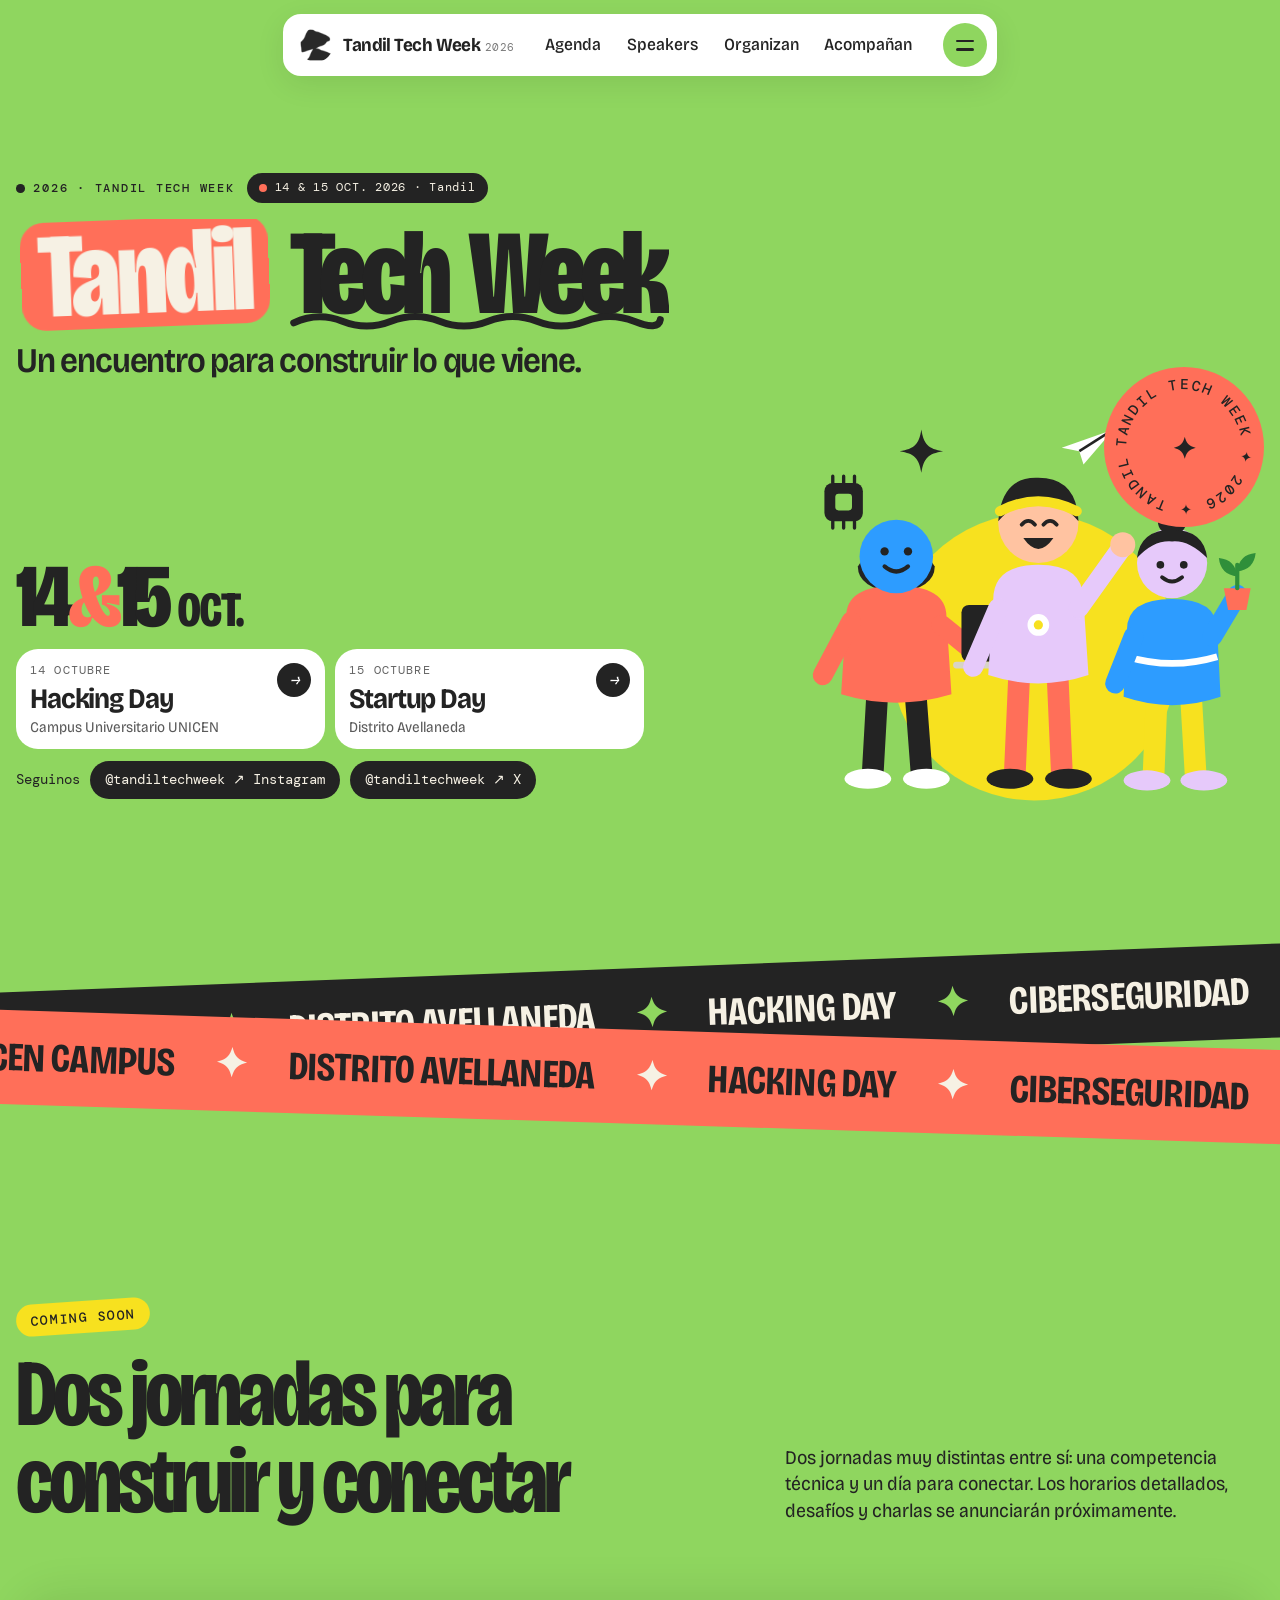
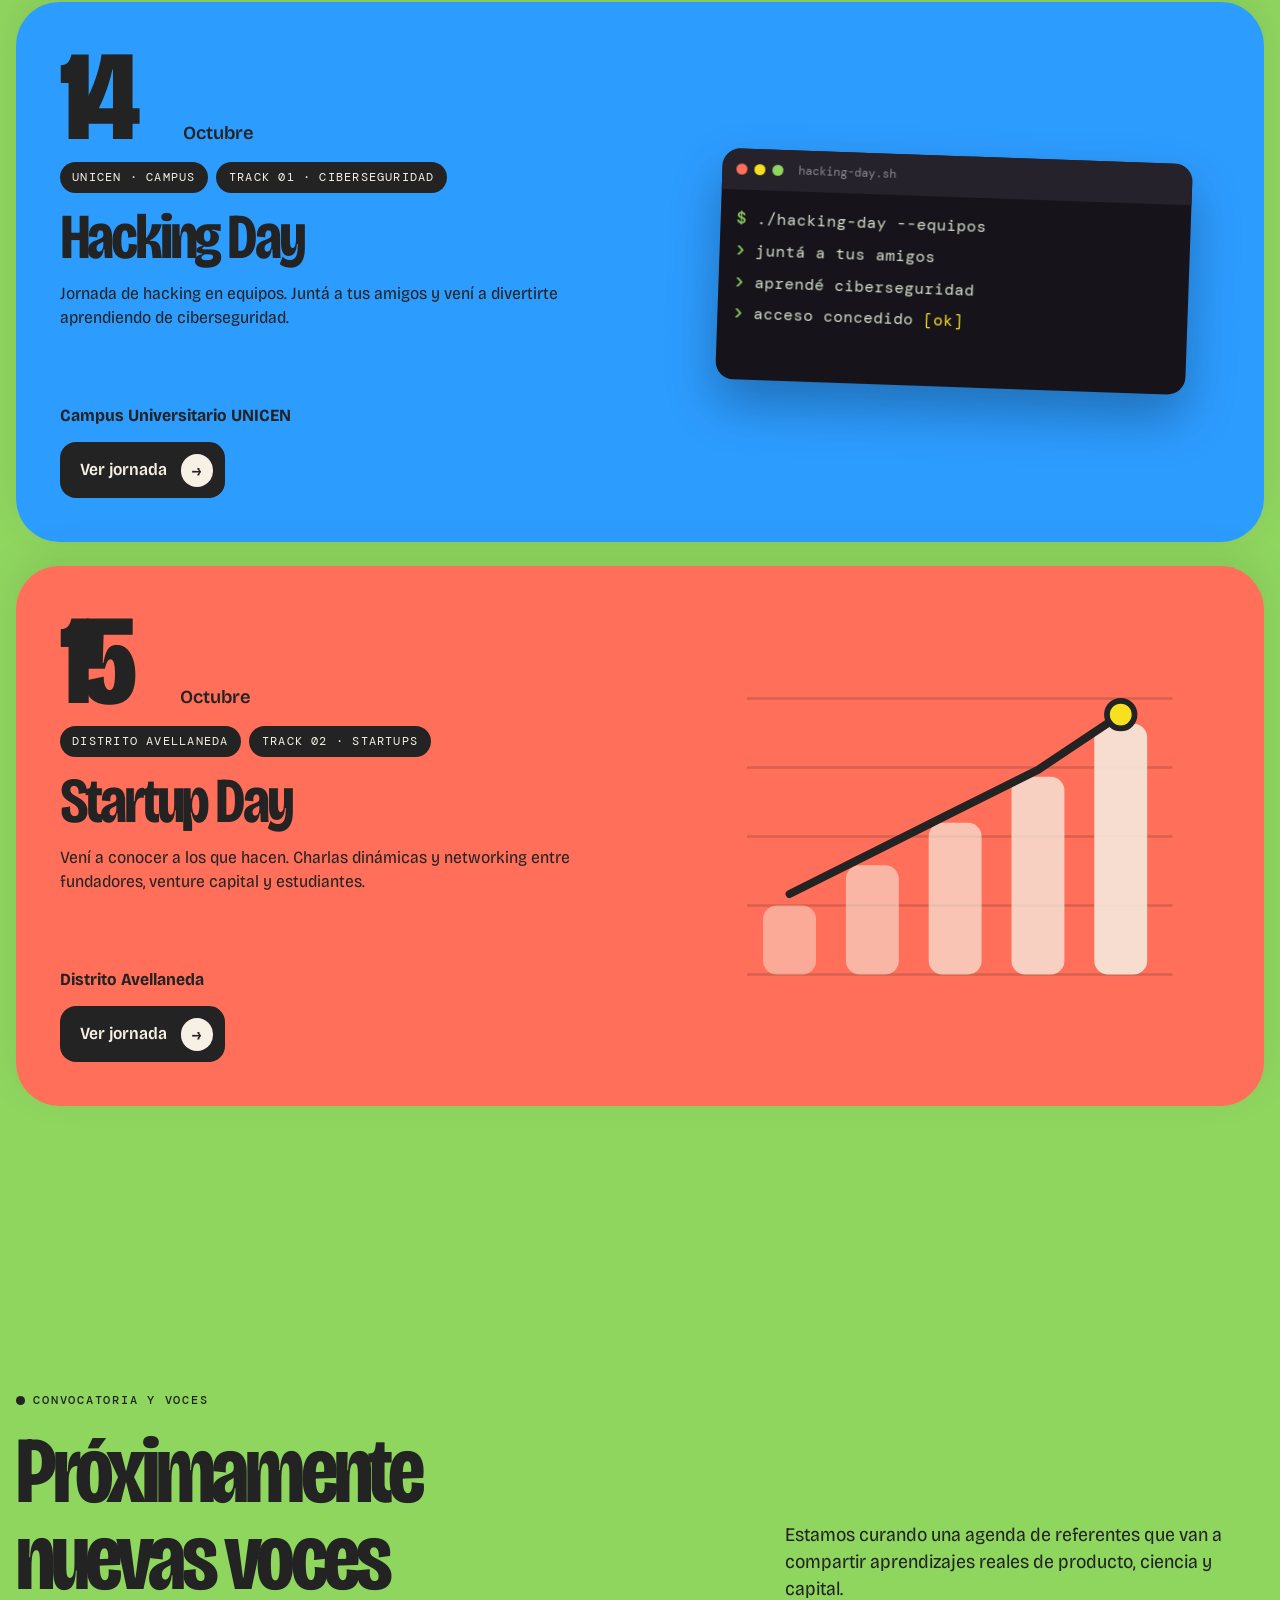
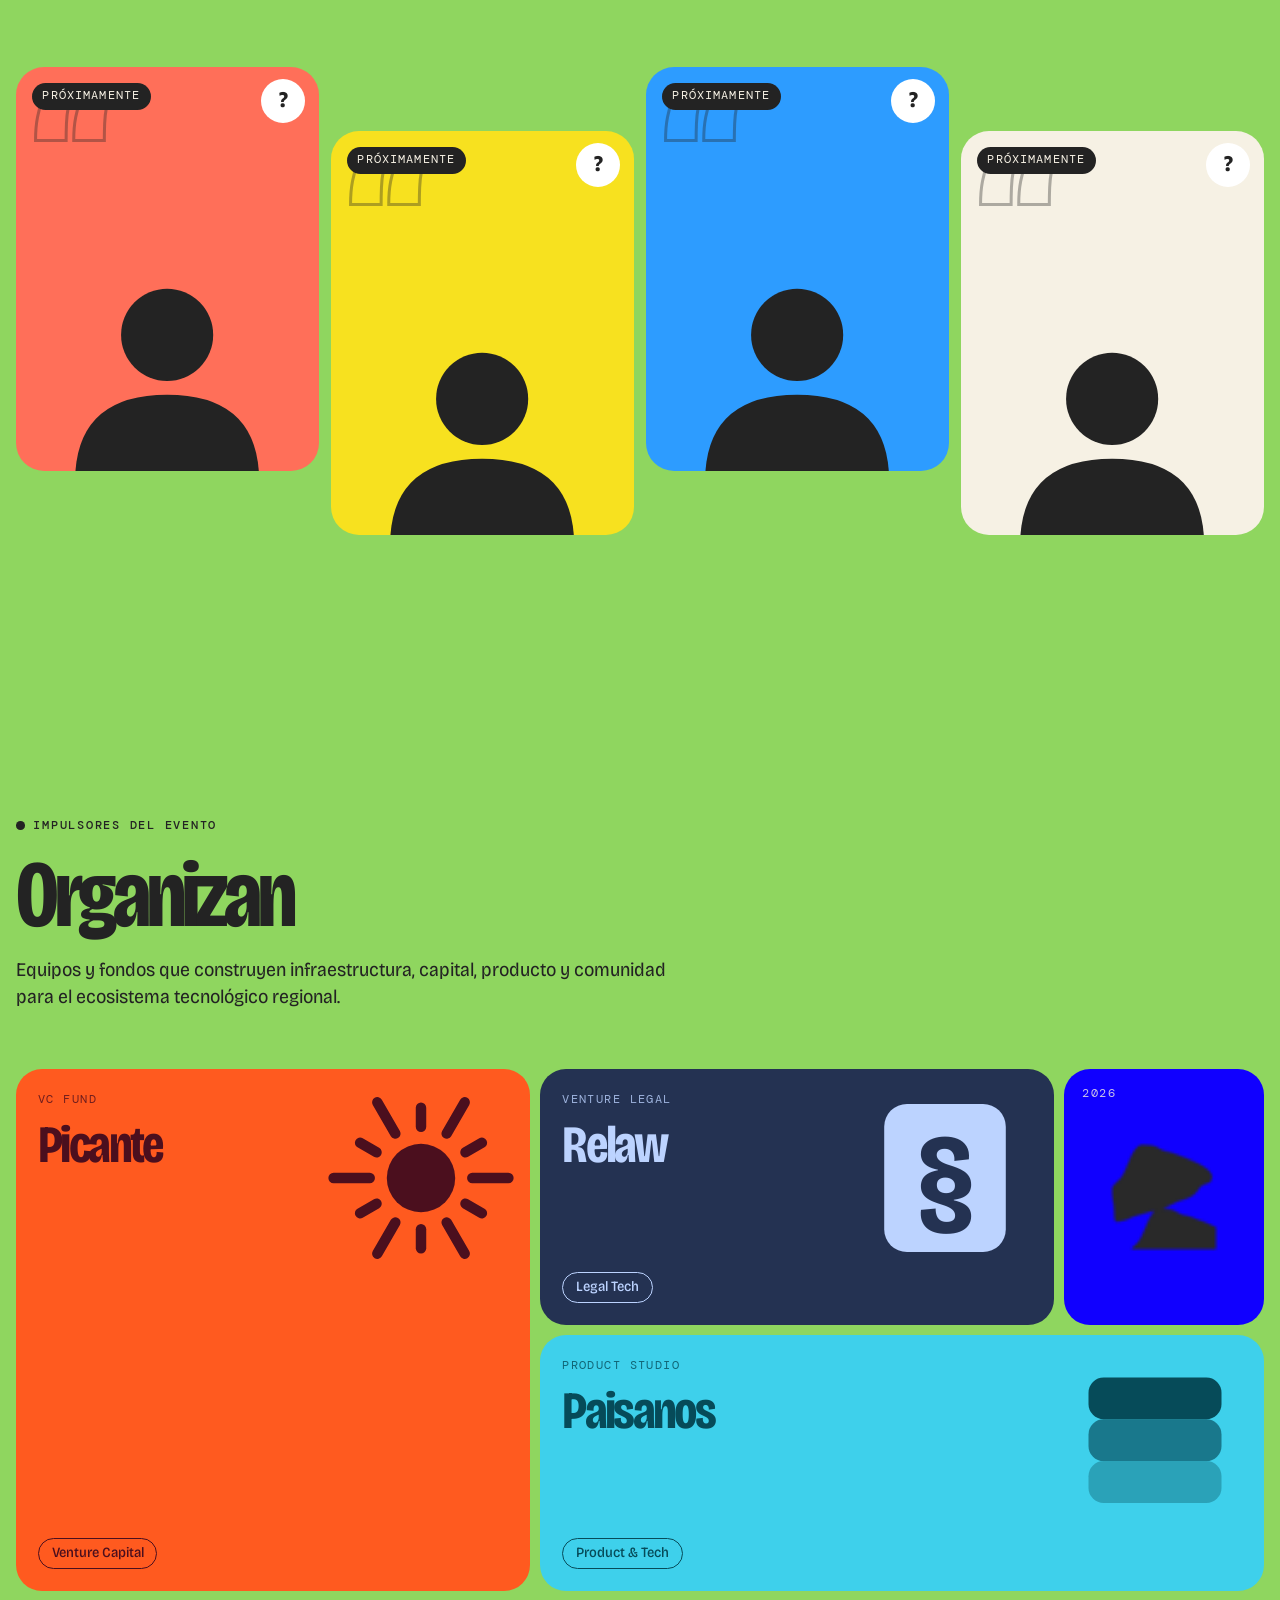
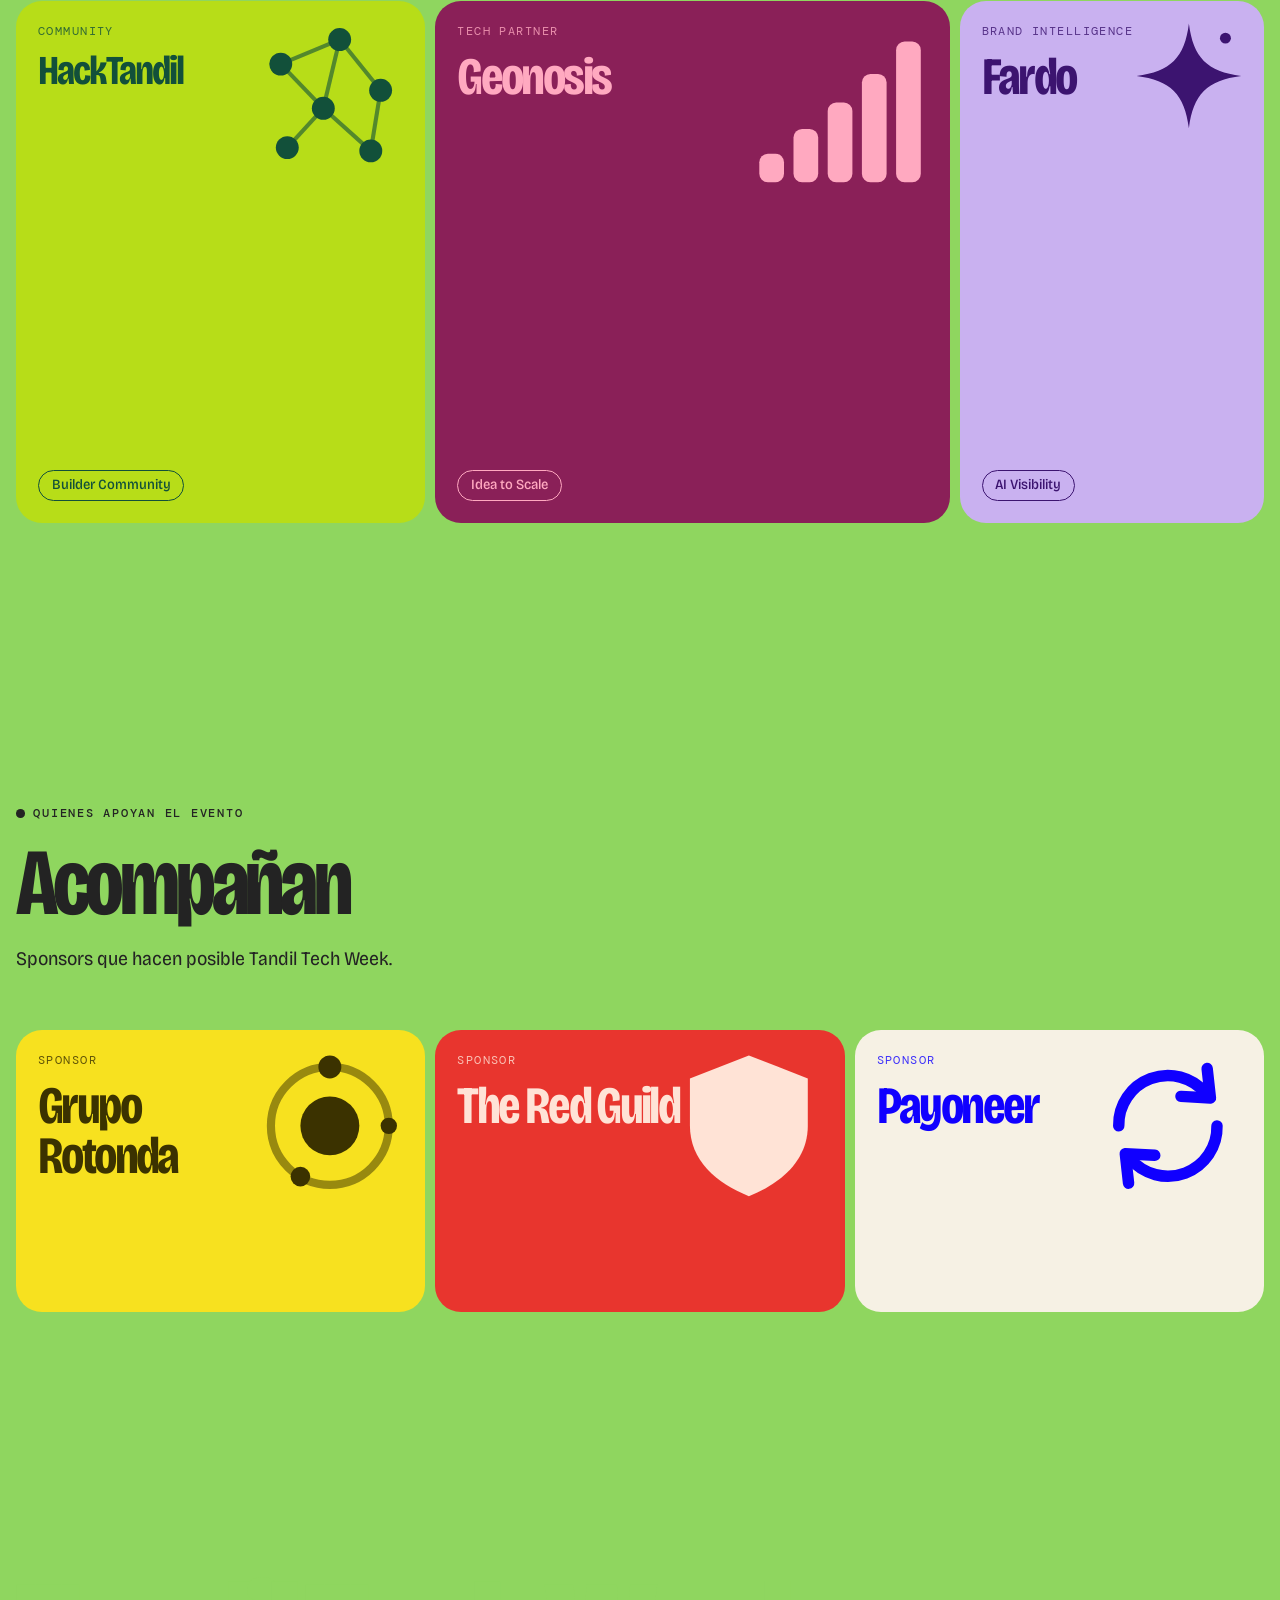
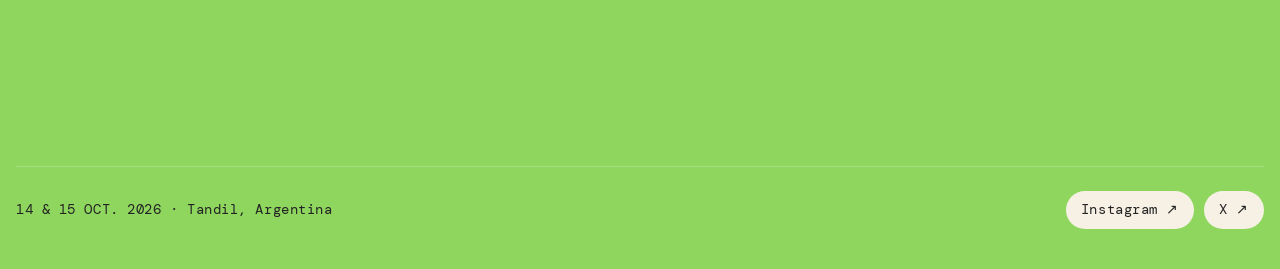
==== commit d60264f2: "feat: replace SVG logo with favicon image for improved branding consistency" ====
--- a/index.html
+++ b/index.html
@@ -19,7 +19,7 @@
   <nav class="nav" aria-label="Principal">
     <div class="pill">
       <a class="brand" href="#top" data-go="home">
-        <svg viewBox="0 0 48 48" aria-hidden="true"><circle cx="24" cy="24" r="24" fill="#8FD65F"/><path d="M6 34 Q16 14 24 28 Q32 12 42 34" stroke="#232323" stroke-width="4.5" fill="none" stroke-linecap="round" stroke-linejoin="round"/><circle cx="24" cy="13.5" r="3.2" fill="#232323"/></svg>
+        <img src="images/favicon.ico" alt="" width="34" height="34" aria-hidden="true">
         <span>Tandil Tech Week<small>2026</small></span>
       </a>
       <ul class="links">
@@ -75,7 +75,7 @@
             </a>
           </div>
           <div class="hero-links">
-            <div>
+            <div>            
               <span>Seguinos</span>
             <a class="pillink" href="https://instagram.com/tandiltechweek" target="_blank" rel="noopener">@tandiltechweek ↗ Instagram</a>
             <a class="pillink" href="https://x.com/tandiltechweek" target="_blank" rel="noopener">@tandiltechweek ↗ X</a>
--- a/css/styles.css
+++ b/css/styles.css
@@ -88,8 +88,8 @@
 .nav{pointer-events:auto;max-width:1240px;margin:0 auto;display:flex;gap:10px;align-items:stretch;justify-content:center}
 .pill{background:#fff;color:var(--ink);border-radius:18px;padding:9px 10px 9px 16px;display:flex;align-items:center;gap:clamp(14px,2.4vw,34px);box-shadow:0 8px 30px rgba(0,0,0,.08);min-width:0}
 .brand{display:flex;align-items:center;gap:10px;text-decoration:none;font-weight:700;letter-spacing:-.03em;font-size:1.15rem;white-space:nowrap}
-.brand svg{width:34px;height:34px;flex:none;transition:transform .6s var(--ease)}
-.brand:hover svg{transform:rotate(-20deg) scale(1.1)}
+.brand img,.brand svg{width:34px;height:34px;flex:none;border-radius:50%;transition:transform .6s var(--ease)}
+.brand:hover img,.brand:hover svg{transform:rotate(-20deg) scale(1.1)}
 .brand small{font-family:var(--mono);font-weight:400;font-size:.7rem;margin-left:.4em;opacity:.6;letter-spacing:.04em}
 .links{display:flex;gap:clamp(12px,2vw,28px);margin-left:auto}
 .links a{text-decoration:none;font-weight:500;position:relative;padding:4px 0;white-space:nowrap}
@@ -100,7 +100,6 @@
 .menu-btn span{display:block;width:18px;height:2.5px;background:var(--ink);border-radius:2px;transition:transform .4s var(--ease)}
 .menu-btn[aria-expanded="true"] span:first-child{transform:translateY(4.25px) rotate(45deg)}
 .menu-btn[aria-expanded="true"] span:last-child{transform:translateY(-4.25px) rotate(-45deg)}
-@media(min-width:1001px){.menu-btn{display:none}}
 .menu{position:fixed;inset:0;z-index:90;background:var(--green);color:var(--ink);clip-path:circle(0 at calc(100% - 60px) 44px);transition:clip-path .8s cubic-bezier(.65,0,.35,1);visibility:hidden;overflow:auto;display:flex;align-items:center}
 .menu.open{clip-path:circle(160% at calc(100% - 60px) 44px);visibility:visible}
 .menu .wrap{padding-block:110px 50px}
@@ -254,7 +253,7 @@
 .tile.is-open .t-more,.tile:focus-visible .t-more,.tile:has(a:focus-visible) .t-more{transform:none}
 @media(hover:hover){.tile:hover .t-more{transform:none}}
 .t-mark{display:grid;place-items:center;flex:1;position:relative}
-.t-mark svg{width:58%;animation:wobr 5s ease-in-out infinite alternate}
+.t-mark img,.t-mark svg{width:58%;height:auto;display:block;animation:wobr 5s ease-in-out infinite alternate}
 .t-mark .t-tag{position:absolute;left:18px;top:16px}
 @keyframes wobr{from{rotate:-10deg;scale:.94}to{rotate:10deg;scale:1.06}}
 /* motif animations */
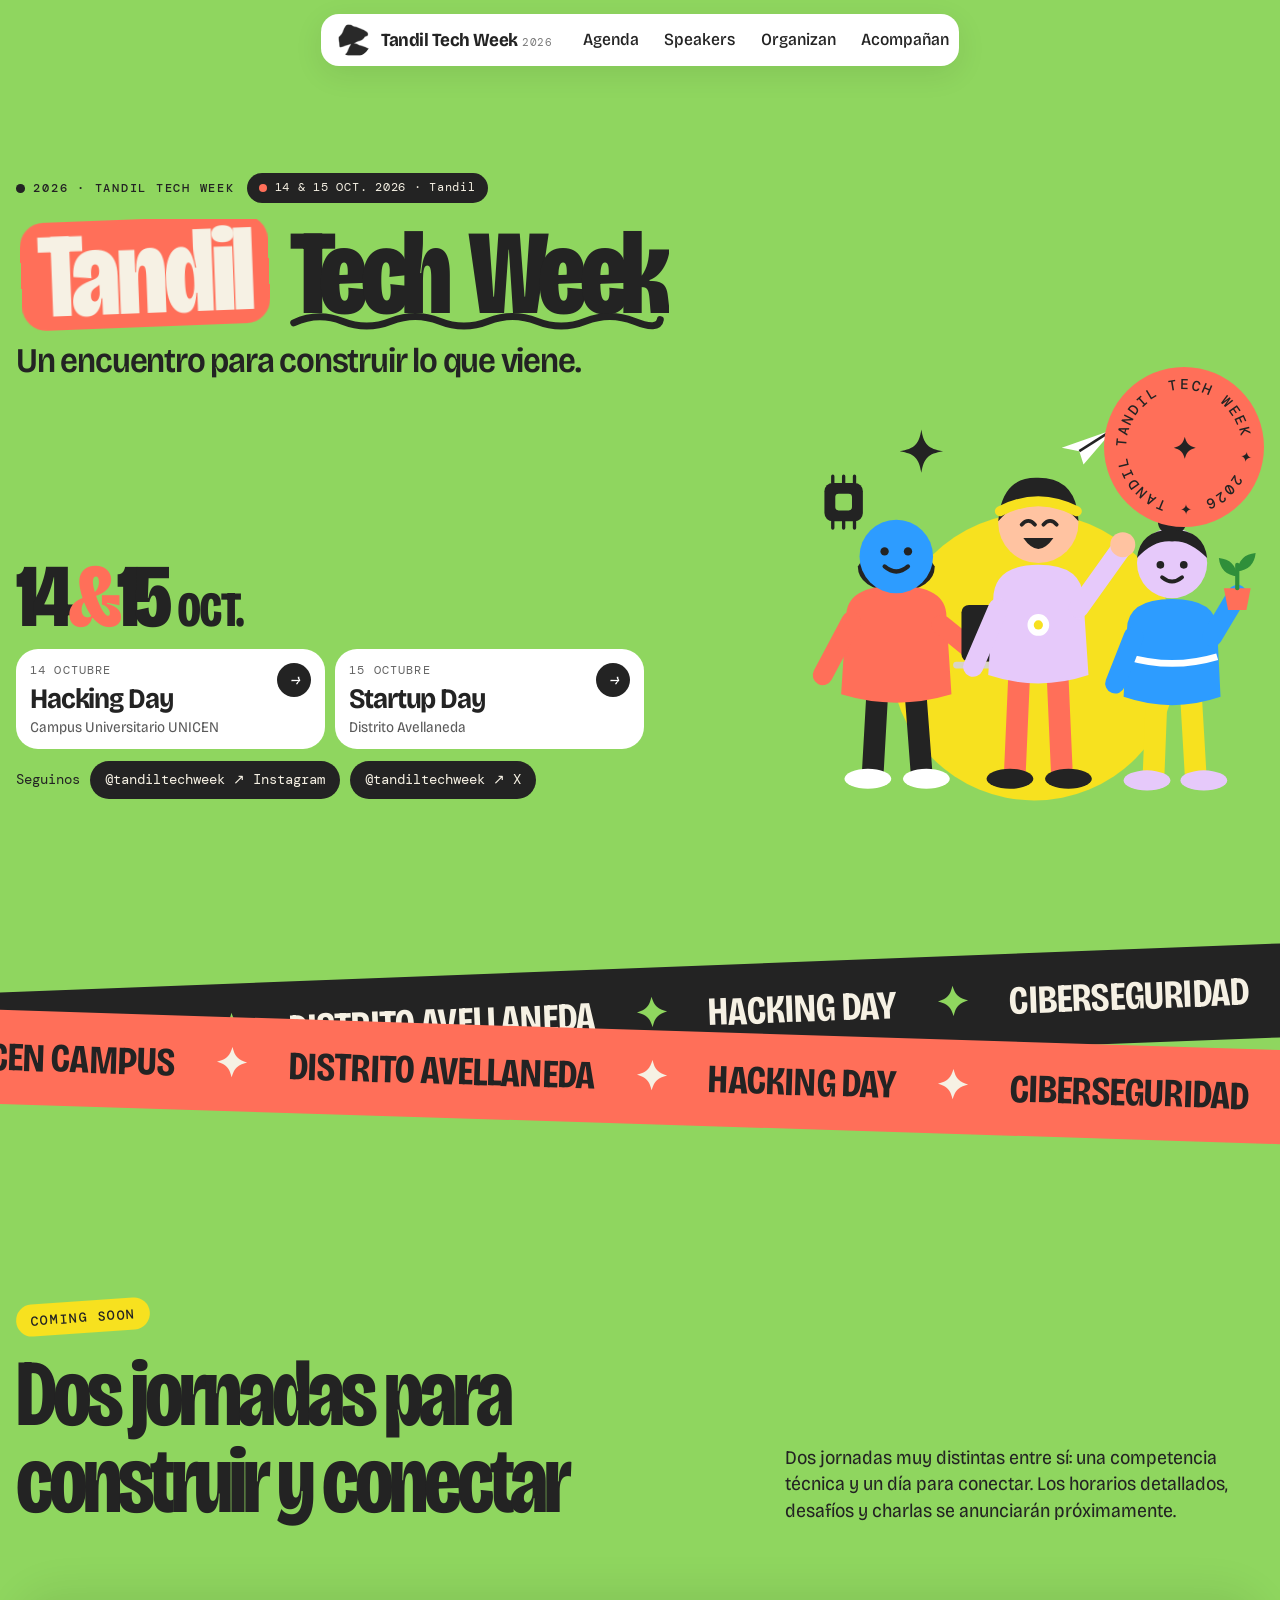
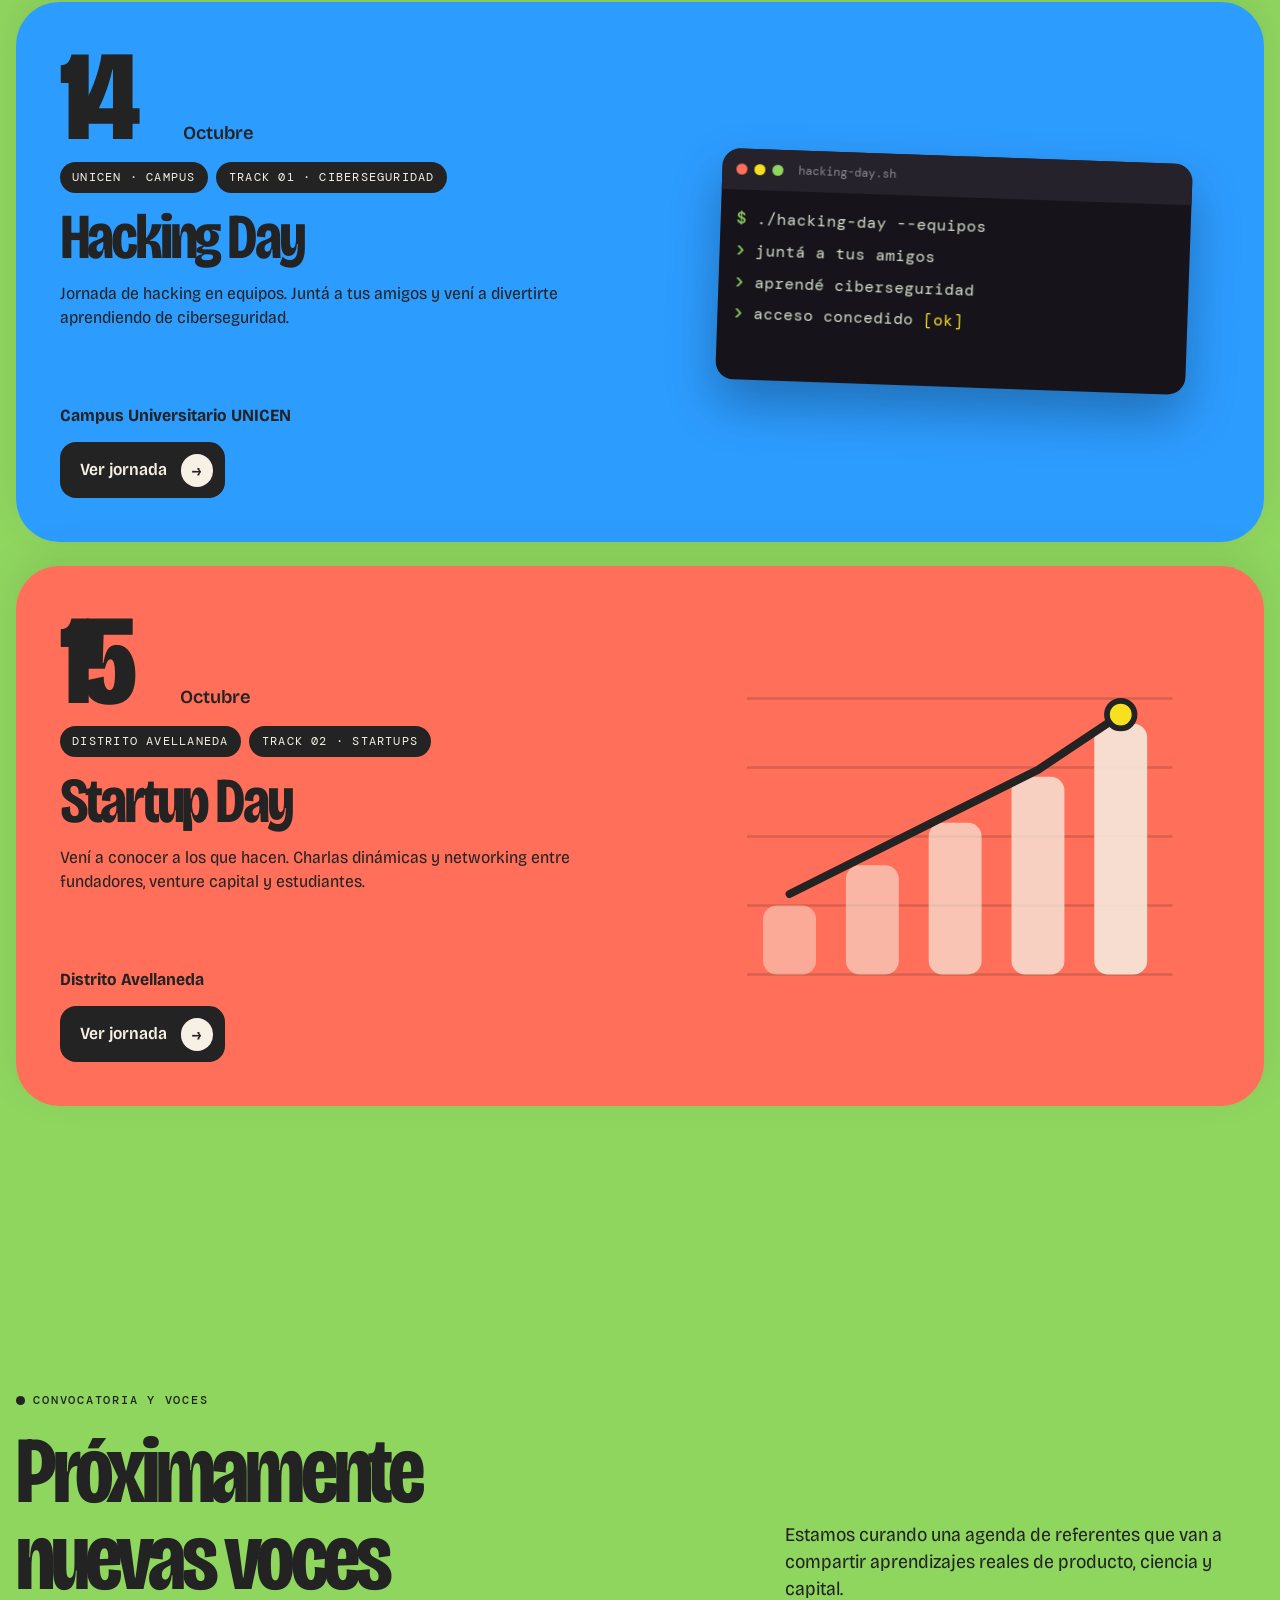
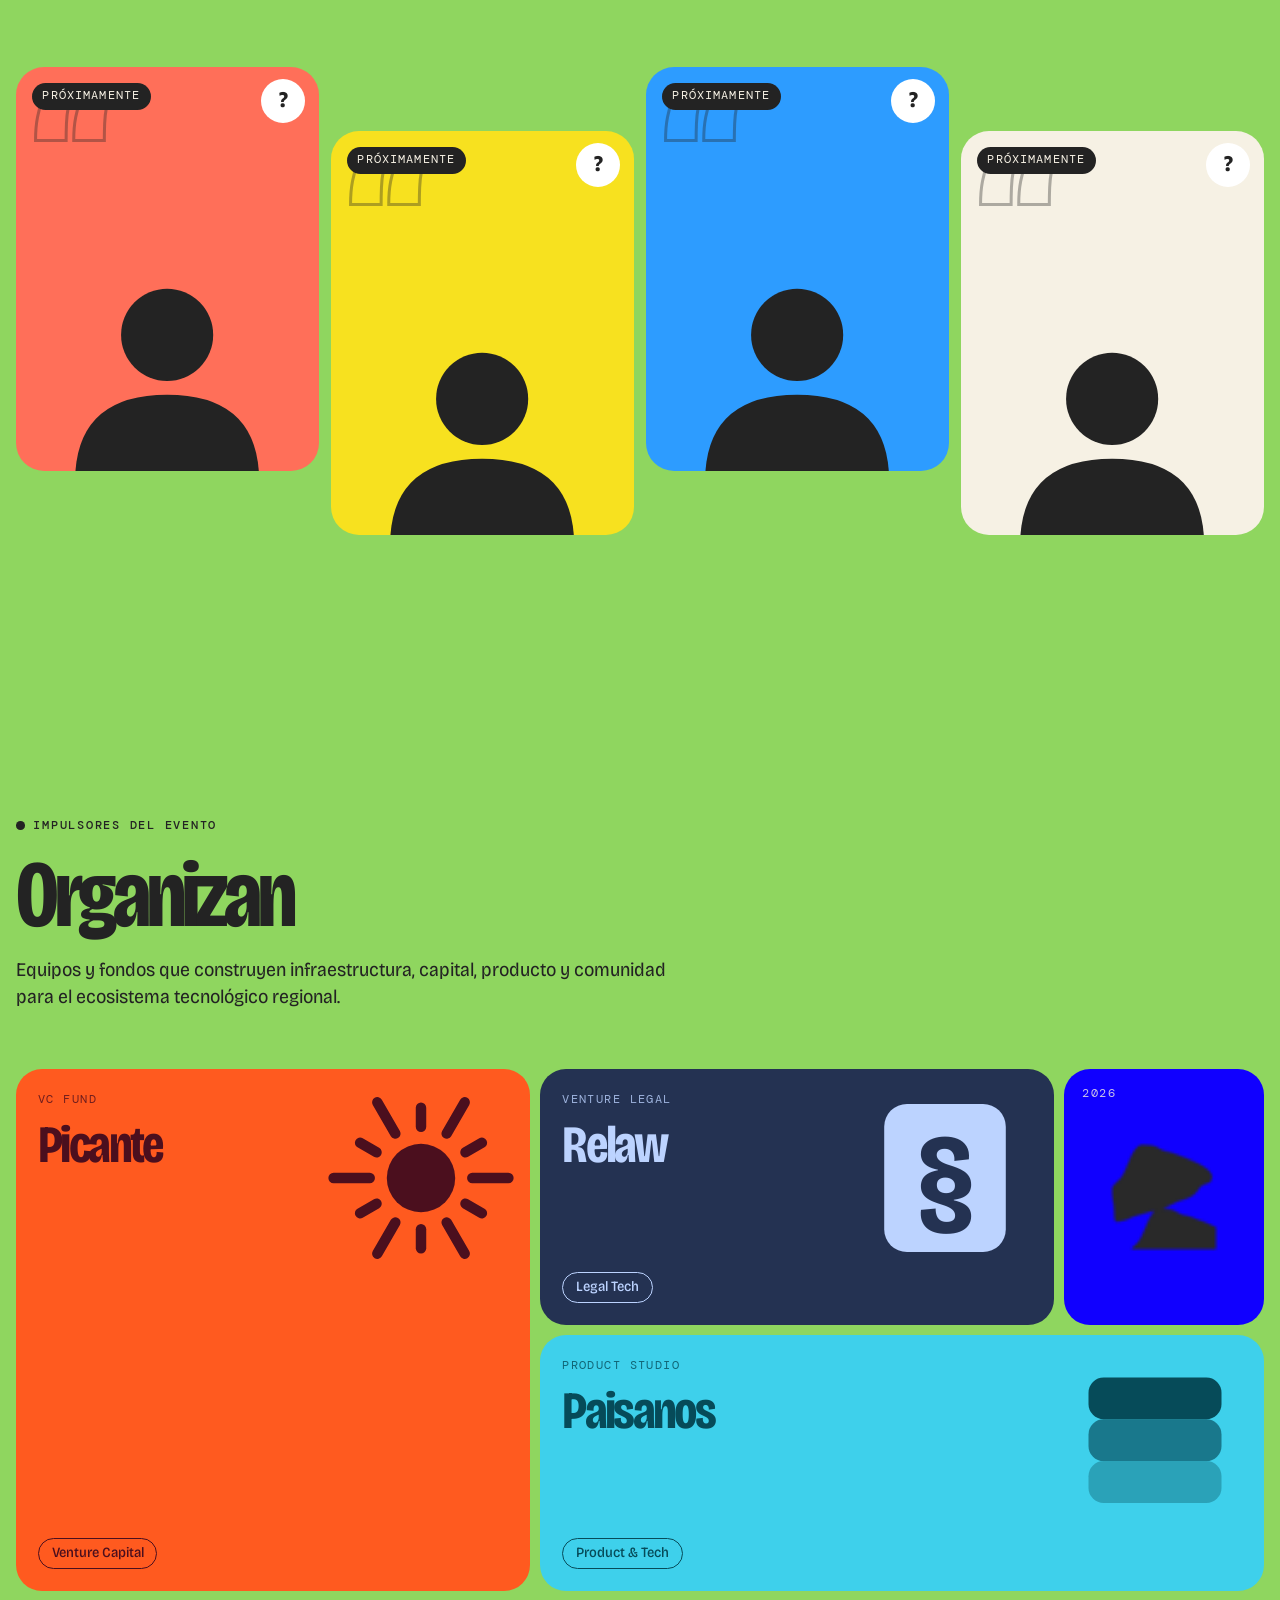
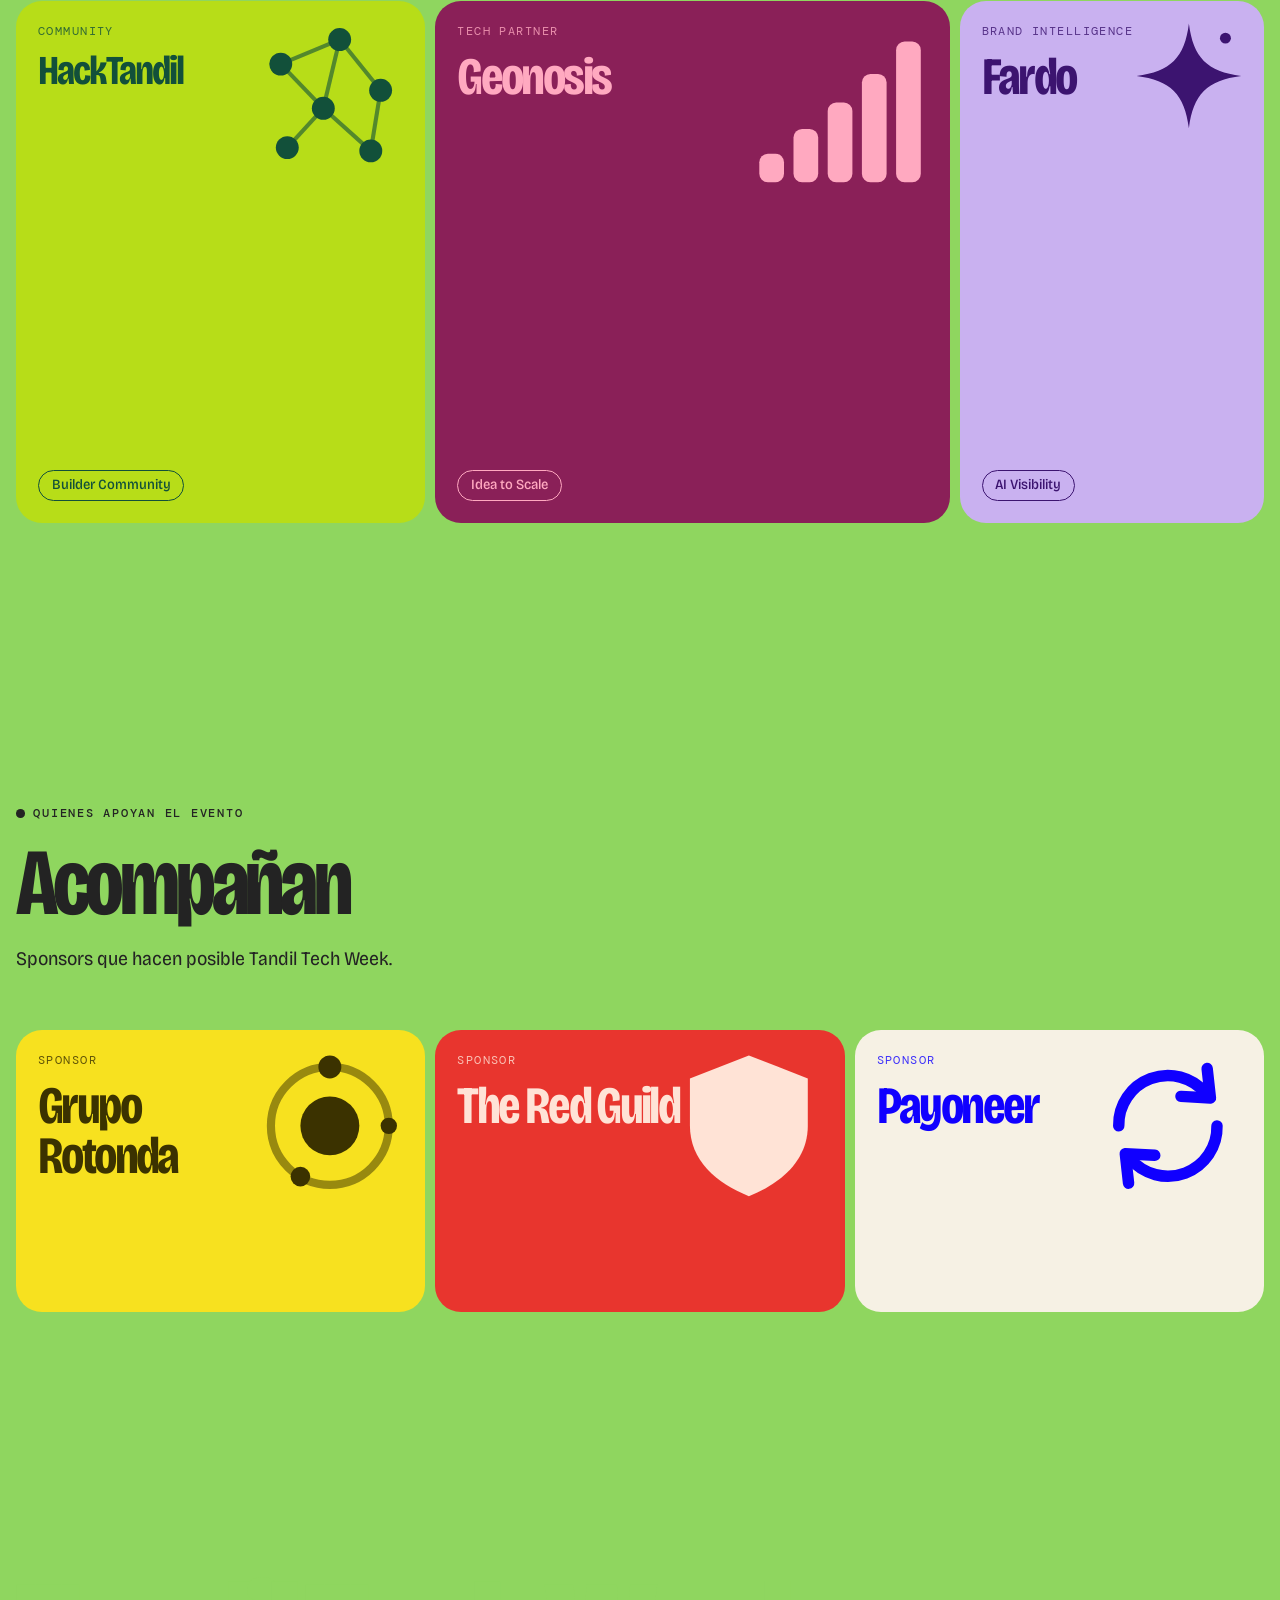
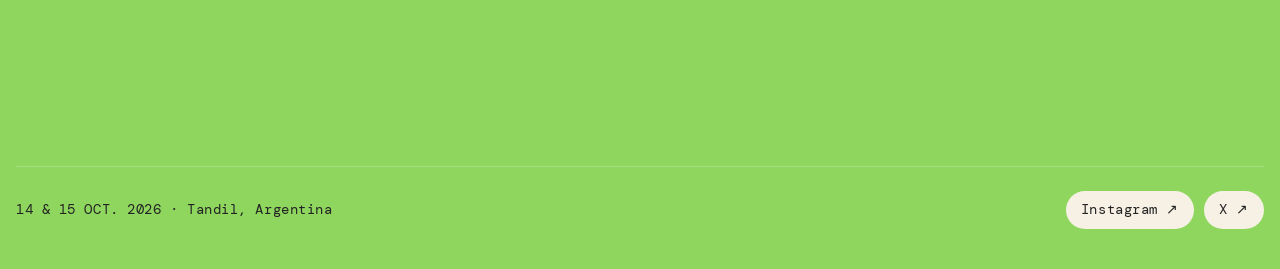
==== commit e8af40c9: "Merge branch 'main' of https://github.com/Martinianogutierrez/911-tandil-tech-week-hacking-day" ====
--- a/index.html
+++ b/index.html
@@ -75,7 +75,7 @@
             </a>
           </div>
           <div class="hero-links">
-            <div>            
+            <div>
               <span>Seguinos</span>
             <a class="pillink" href="https://instagram.com/tandiltechweek" target="_blank" rel="noopener">@tandiltechweek ↗ Instagram</a>
             <a class="pillink" href="https://x.com/tandiltechweek" target="_blank" rel="noopener">@tandiltechweek ↗ X</a>
--- a/css/styles.css
+++ b/css/styles.css
@@ -100,6 +100,7 @@
 .menu-btn span{display:block;width:18px;height:2.5px;background:var(--ink);border-radius:2px;transition:transform .4s var(--ease)}
 .menu-btn[aria-expanded="true"] span:first-child{transform:translateY(4.25px) rotate(45deg)}
 .menu-btn[aria-expanded="true"] span:last-child{transform:translateY(-4.25px) rotate(-45deg)}
+@media(min-width:1001px){.menu-btn{display:none}}
 .menu{position:fixed;inset:0;z-index:90;background:var(--green);color:var(--ink);clip-path:circle(0 at calc(100% - 60px) 44px);transition:clip-path .8s cubic-bezier(.65,0,.35,1);visibility:hidden;overflow:auto;display:flex;align-items:center}
 .menu.open{clip-path:circle(160% at calc(100% - 60px) 44px);visibility:visible}
 .menu .wrap{padding-block:110px 50px}
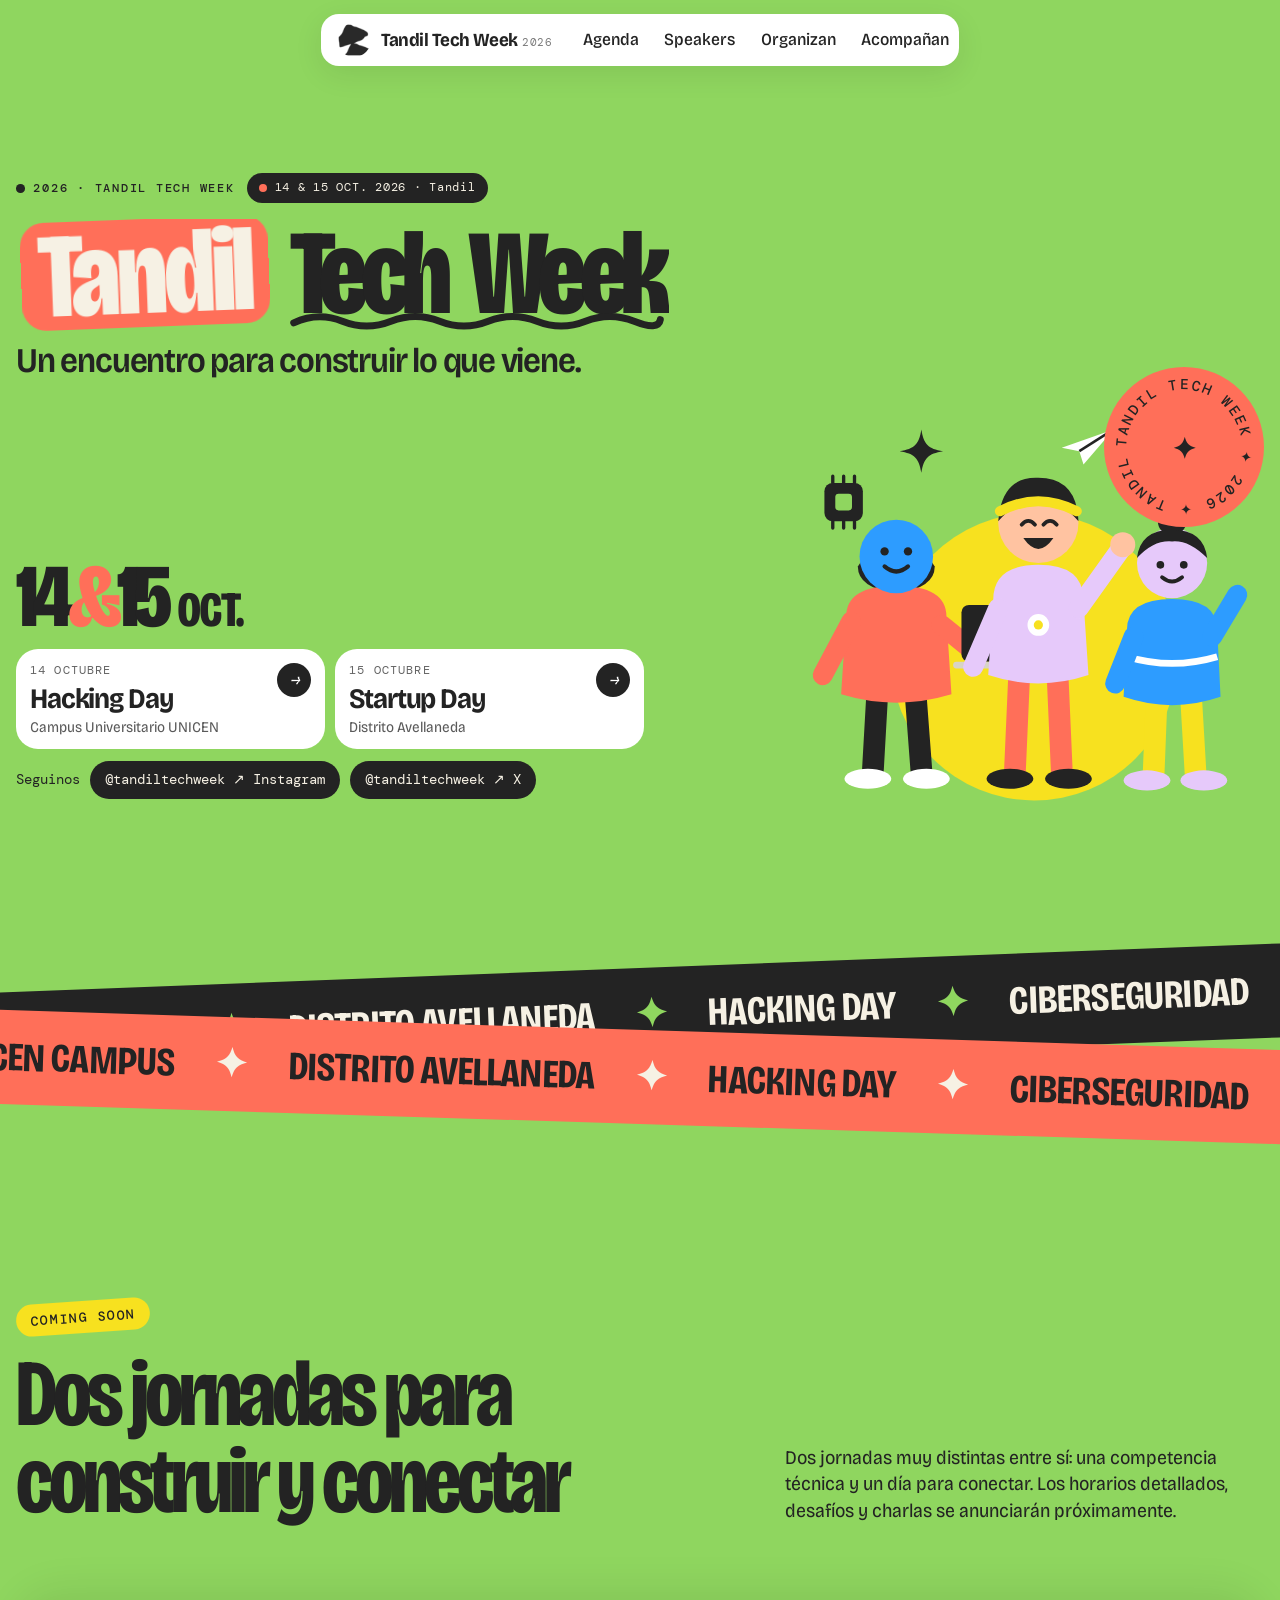
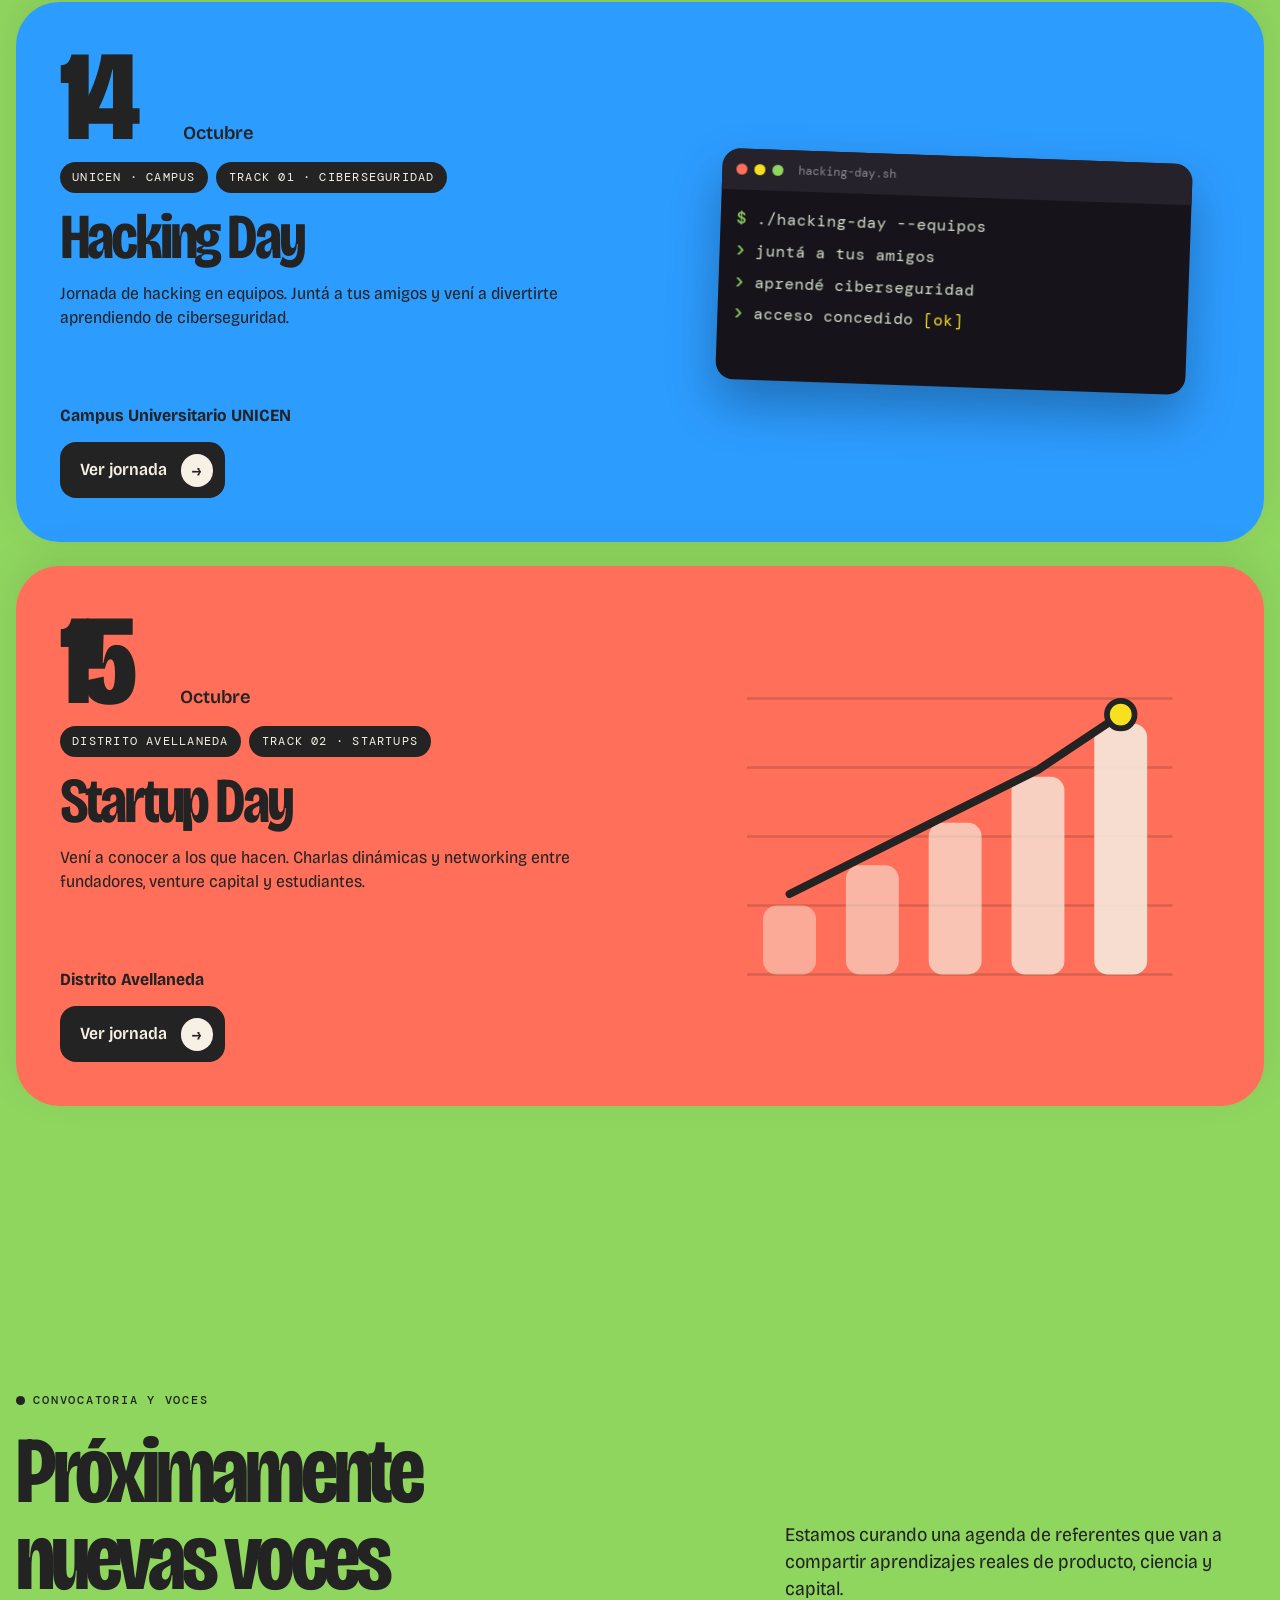
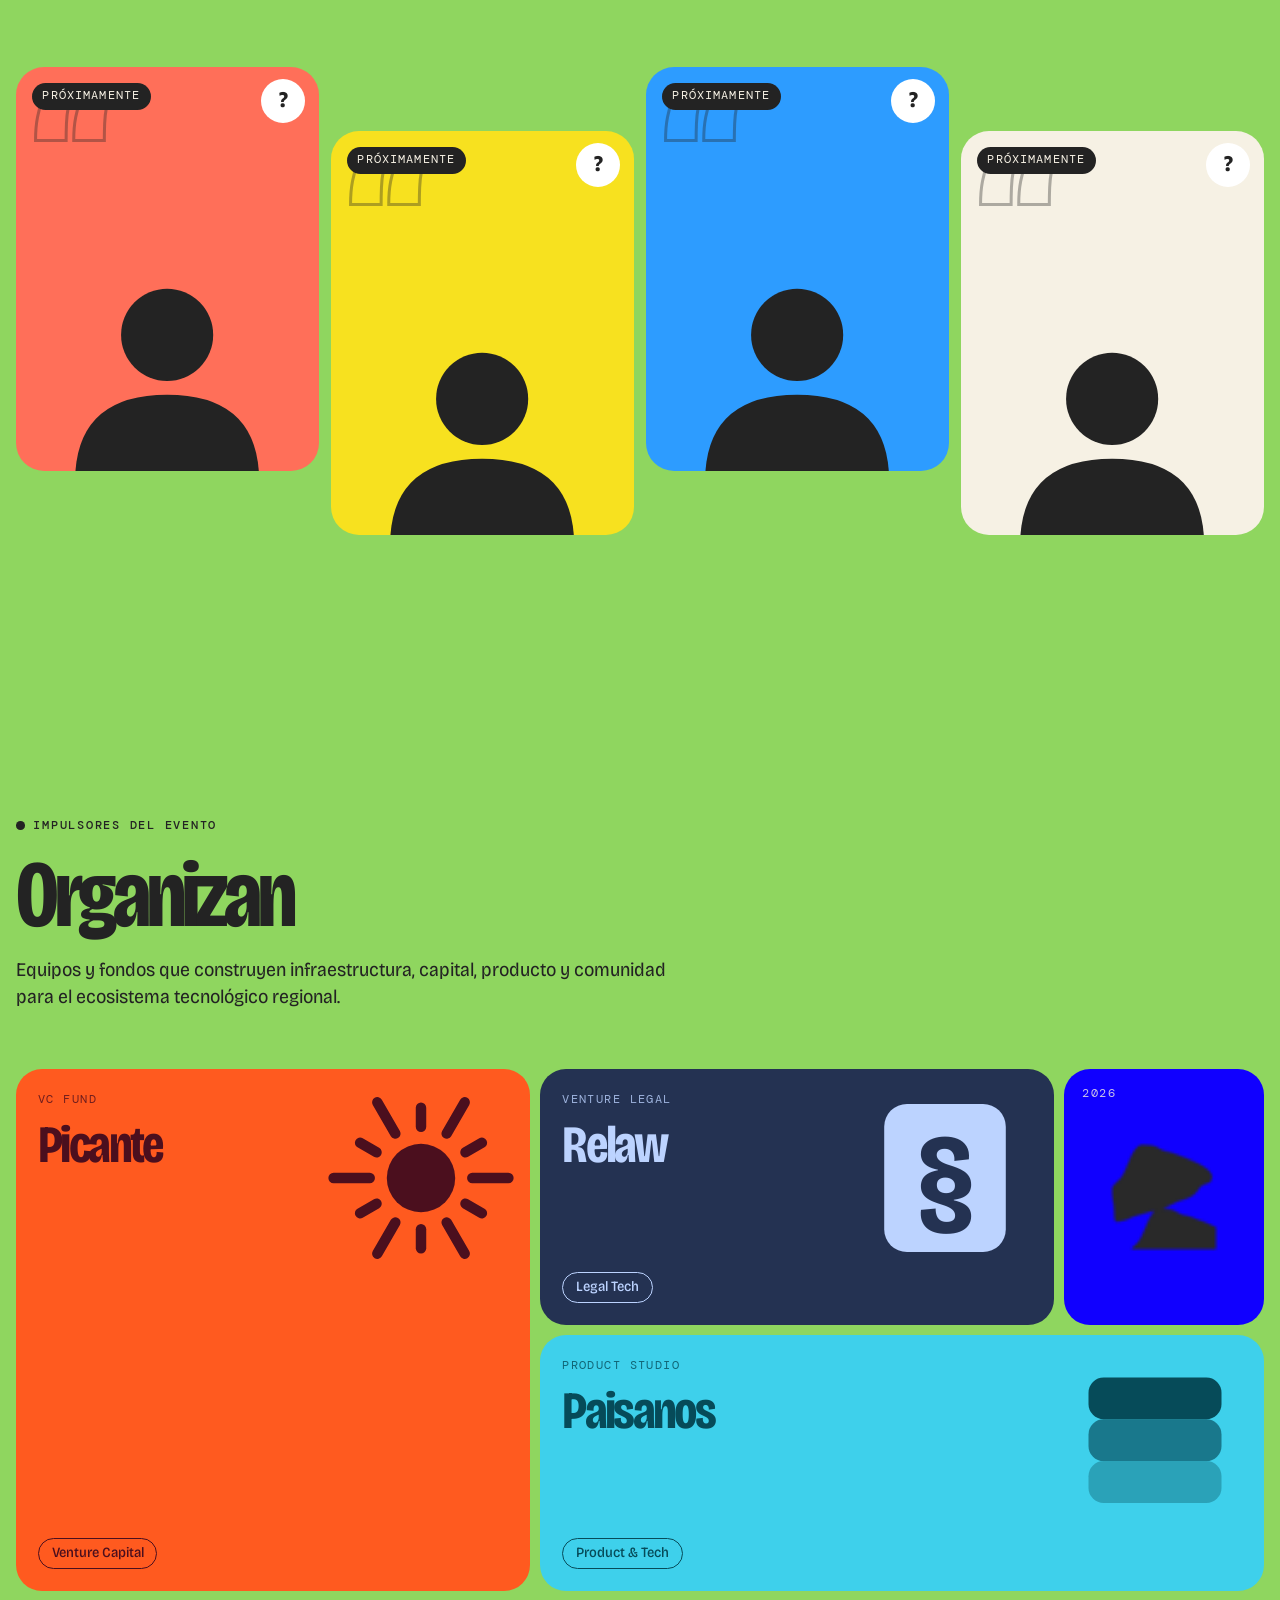
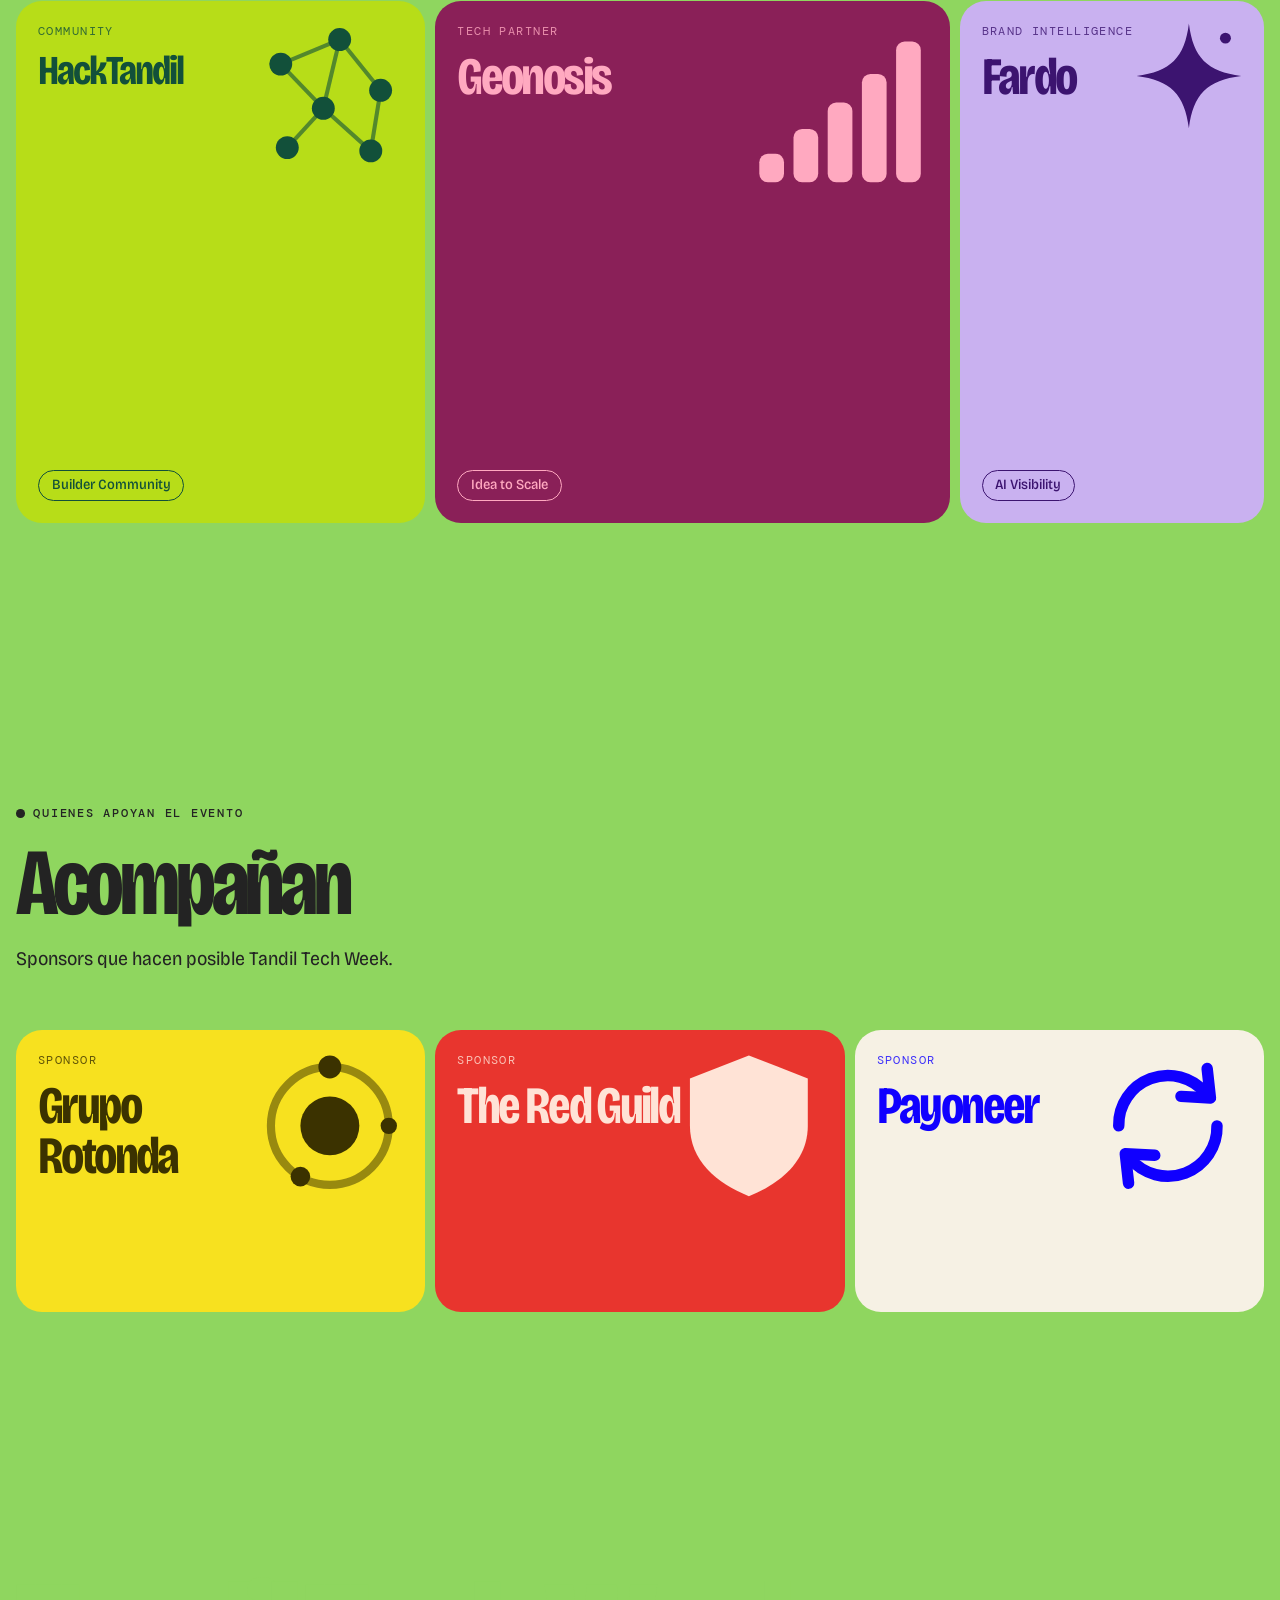
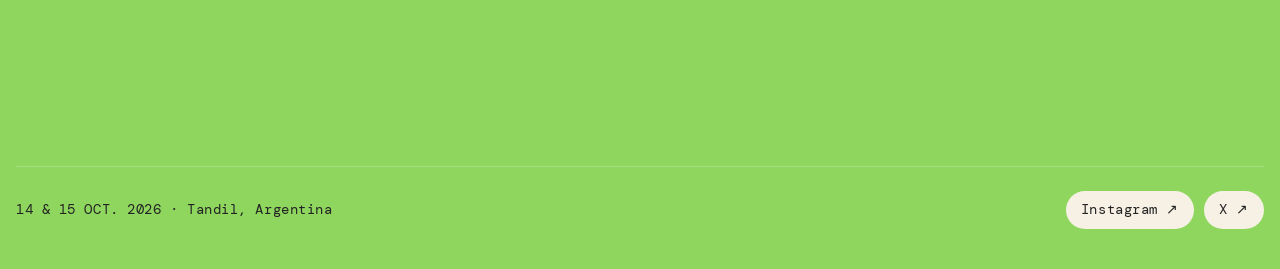
==== commit f9c3c355: "feat: remove unused SVG elements for cleaner code" ====
--- a/index.html
+++ b/index.html
@@ -93,7 +93,6 @@
             <circle class="sunball" cx="285" cy="300" r="172" fill="#F7E11F"/>
             <g class="fl" style="--d:-1s"><path transform="translate(150 54)" d="M0 -26 C3 -8 8 -3 26 0 C8 3 3 8 0 26 C-3 8 -8 3 -26 0 C-8 -3 -3 -8 0 -26Z" fill="#232323"/></g>
             <g class="fl" style="--d:-2.2s"><g transform="translate(34 92)"><rect width="46" height="46" rx="10" fill="#232323"/><rect x="13" y="13" width="20" height="20" rx="4" fill="#8FD65F"/><path d="M10 -8v8M23 -8v8M36 -8v8M10 46v8M23 46v8M36 46v8" stroke="#232323" stroke-width="4" stroke-linecap="round"/></g></g>
-            <g class="fl" style="--d:-.4s"><g transform="translate(488 84)"><path d="M0 30 C-6 6 10 -14 34 -16 C36 8 20 30 0 30Z" fill="#2F8F3A"/><path d="M2 28 L26 -6" stroke="#8FD65F" stroke-width="3" stroke-linecap="round"/></g></g>
             <g class="fl" style="--d:-3s"><g transform="translate(318 28)"><path d="M0 22 L62 0 L26 42 L21 26Z" fill="#fff"/><path d="M21 26 L62 0" stroke="#232323" stroke-width="3"/></g></g>
 
             <!-- hacker -->
@@ -141,9 +140,6 @@
               <circle cx="436" cy="190" r="4.6" fill="#232323"/><circle cx="464" cy="190" r="4.6" fill="#232323"/>
               <path d="M438 205 Q450 215 462 205" stroke="#232323" stroke-width="4.5" fill="none" stroke-linecap="round"/>
               <path d="M498 276 L528 226" stroke="#2D9CFF" stroke-width="24" stroke-linecap="round"/>
-              <path d="M512 218 h32 l-5 26 h-22z" fill="#FF6F59"/>
-              <path d="M528 218 v-28" stroke="#2F8F3A" stroke-width="5" stroke-linecap="round"/>
-              <path d="M528 204 q-20 -2 -22 -22 q20 2 22 22z M528 198 q20 -2 22 -22 q-20 2 -22 22z" fill="#2F8F3A"/>
             </g>
           </svg>
         </div>
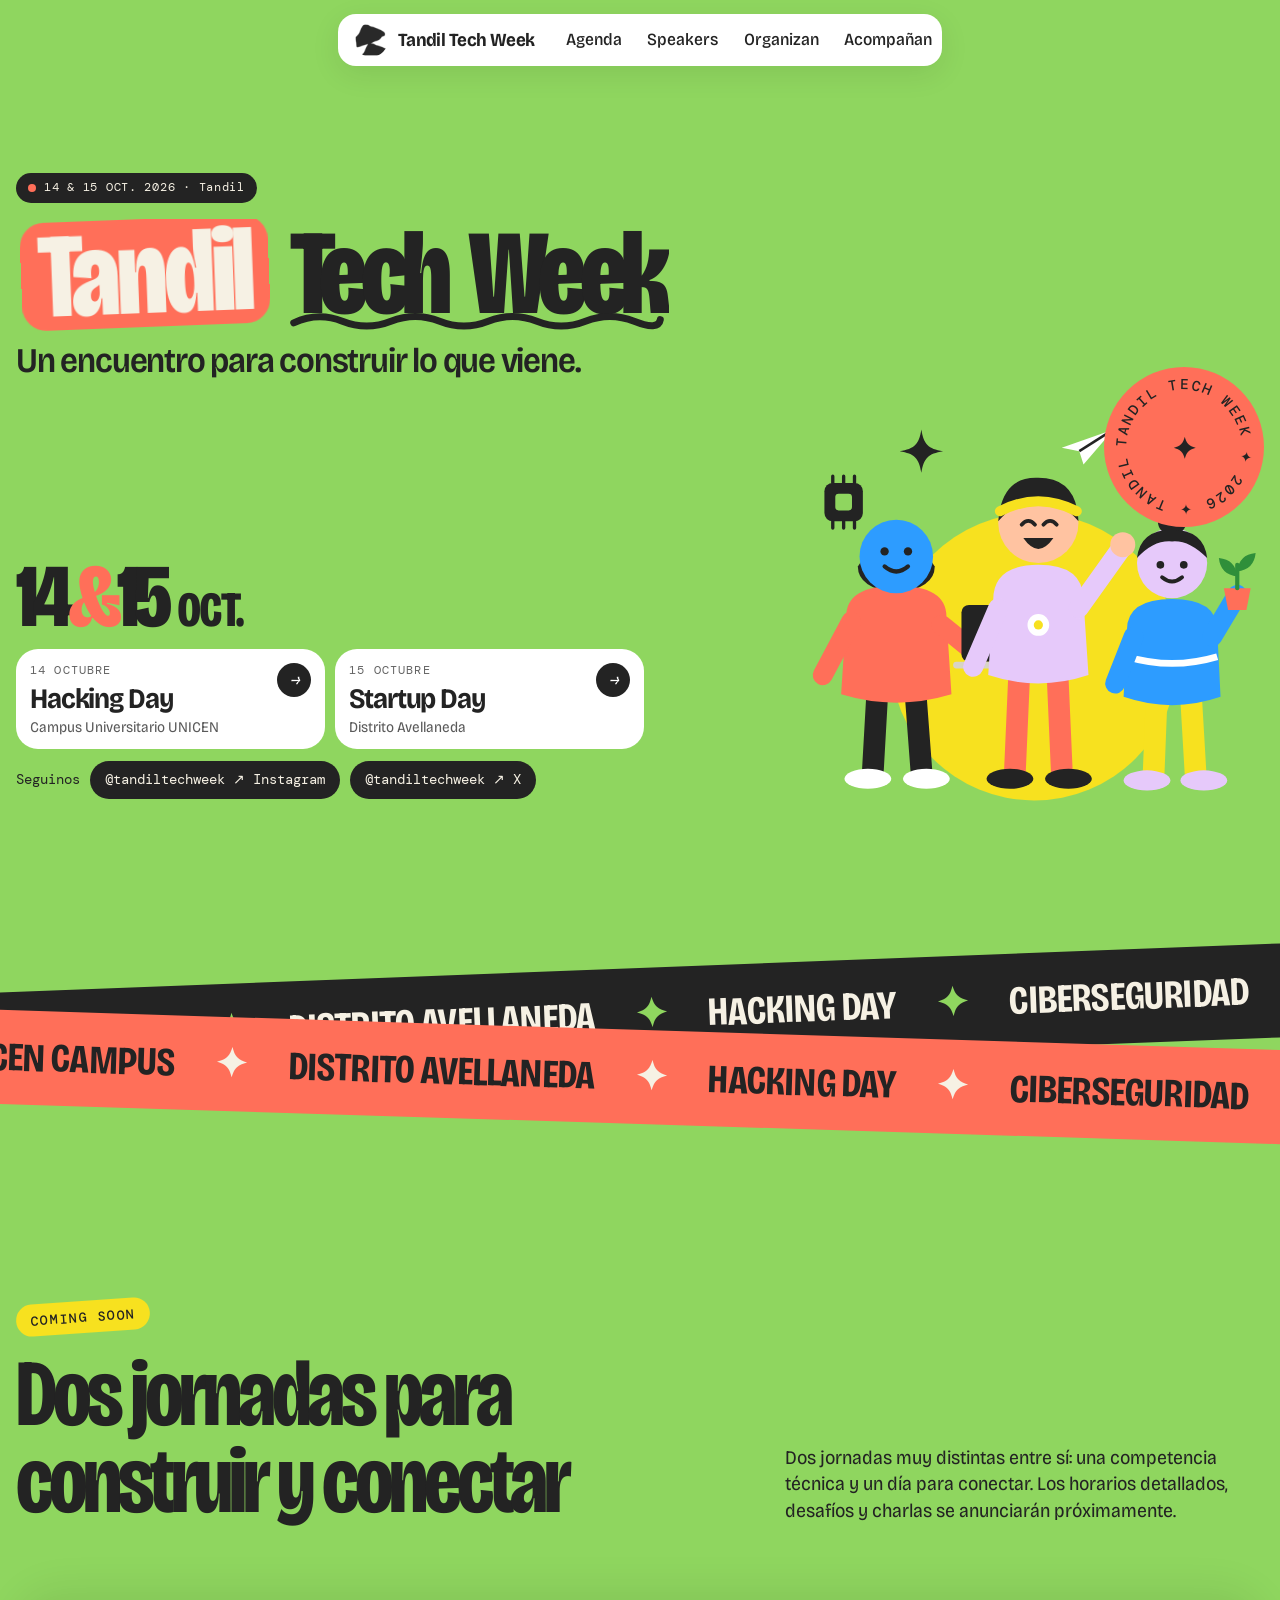
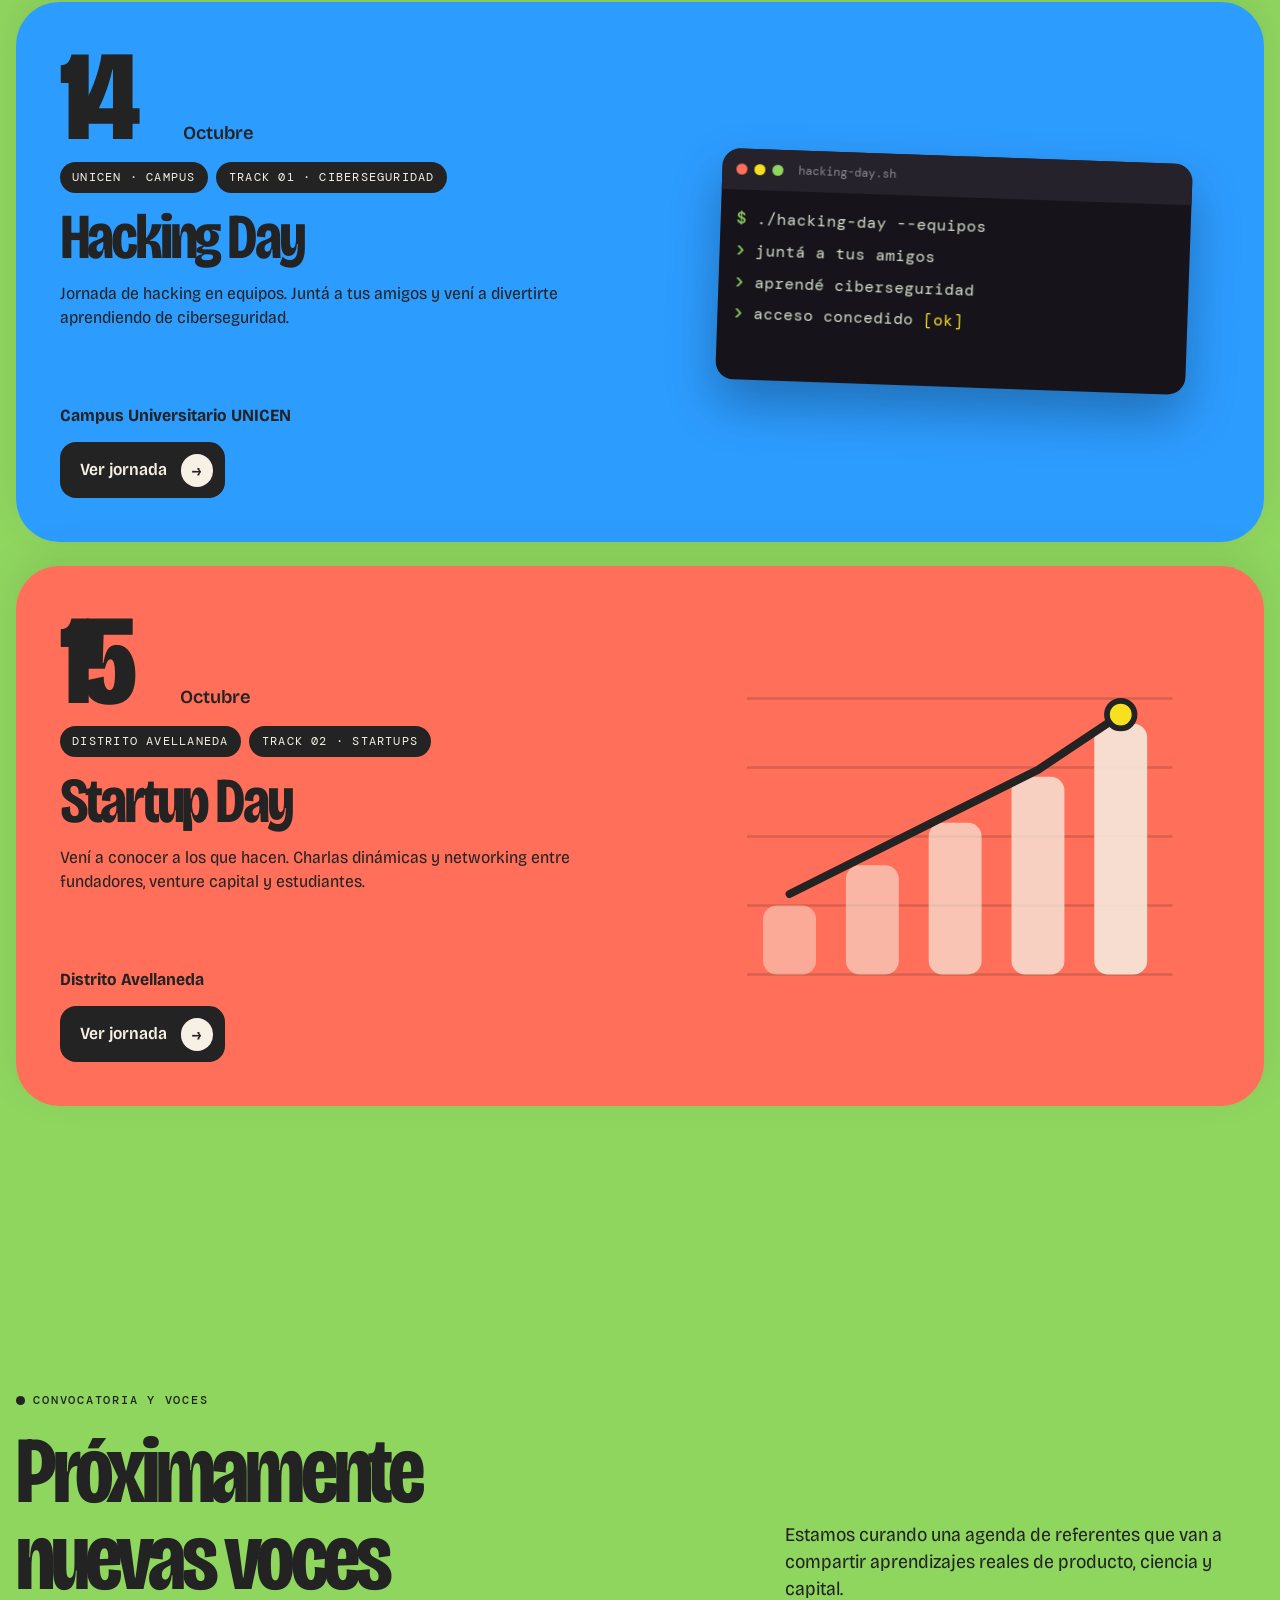
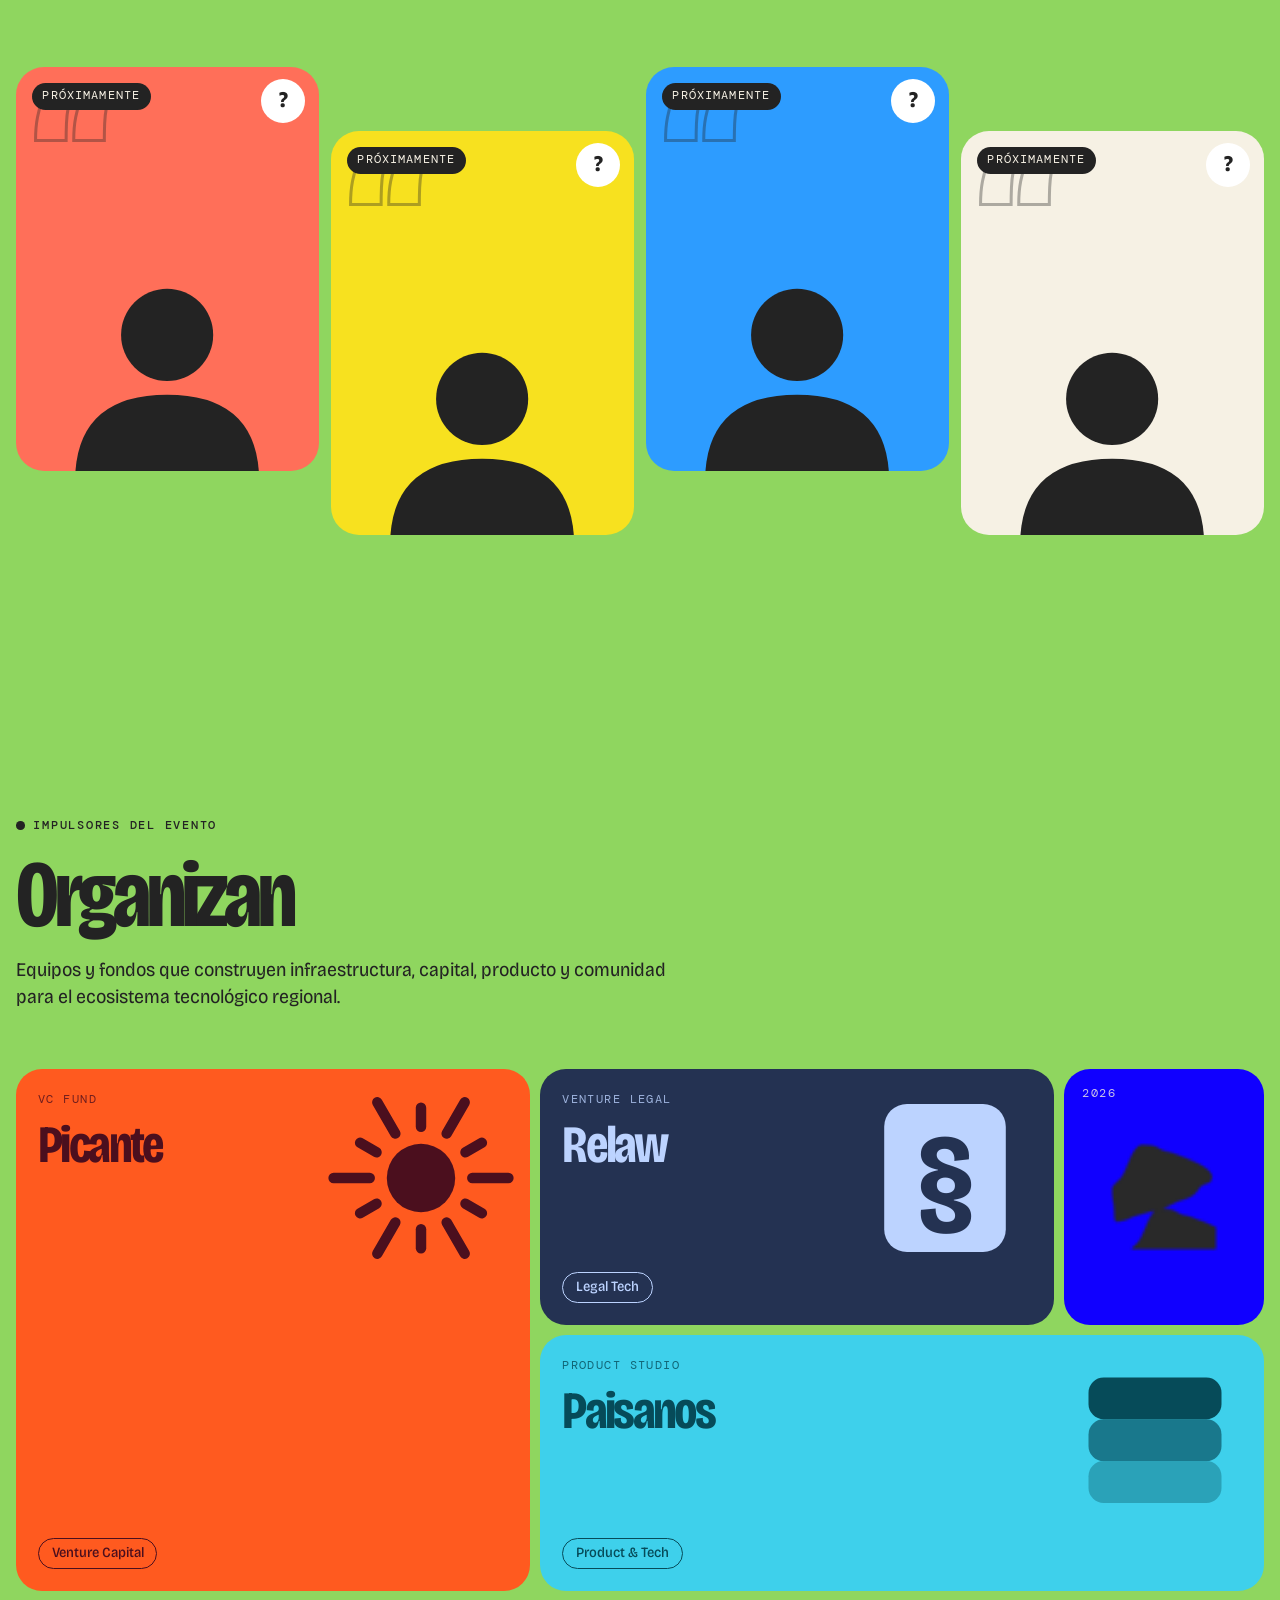
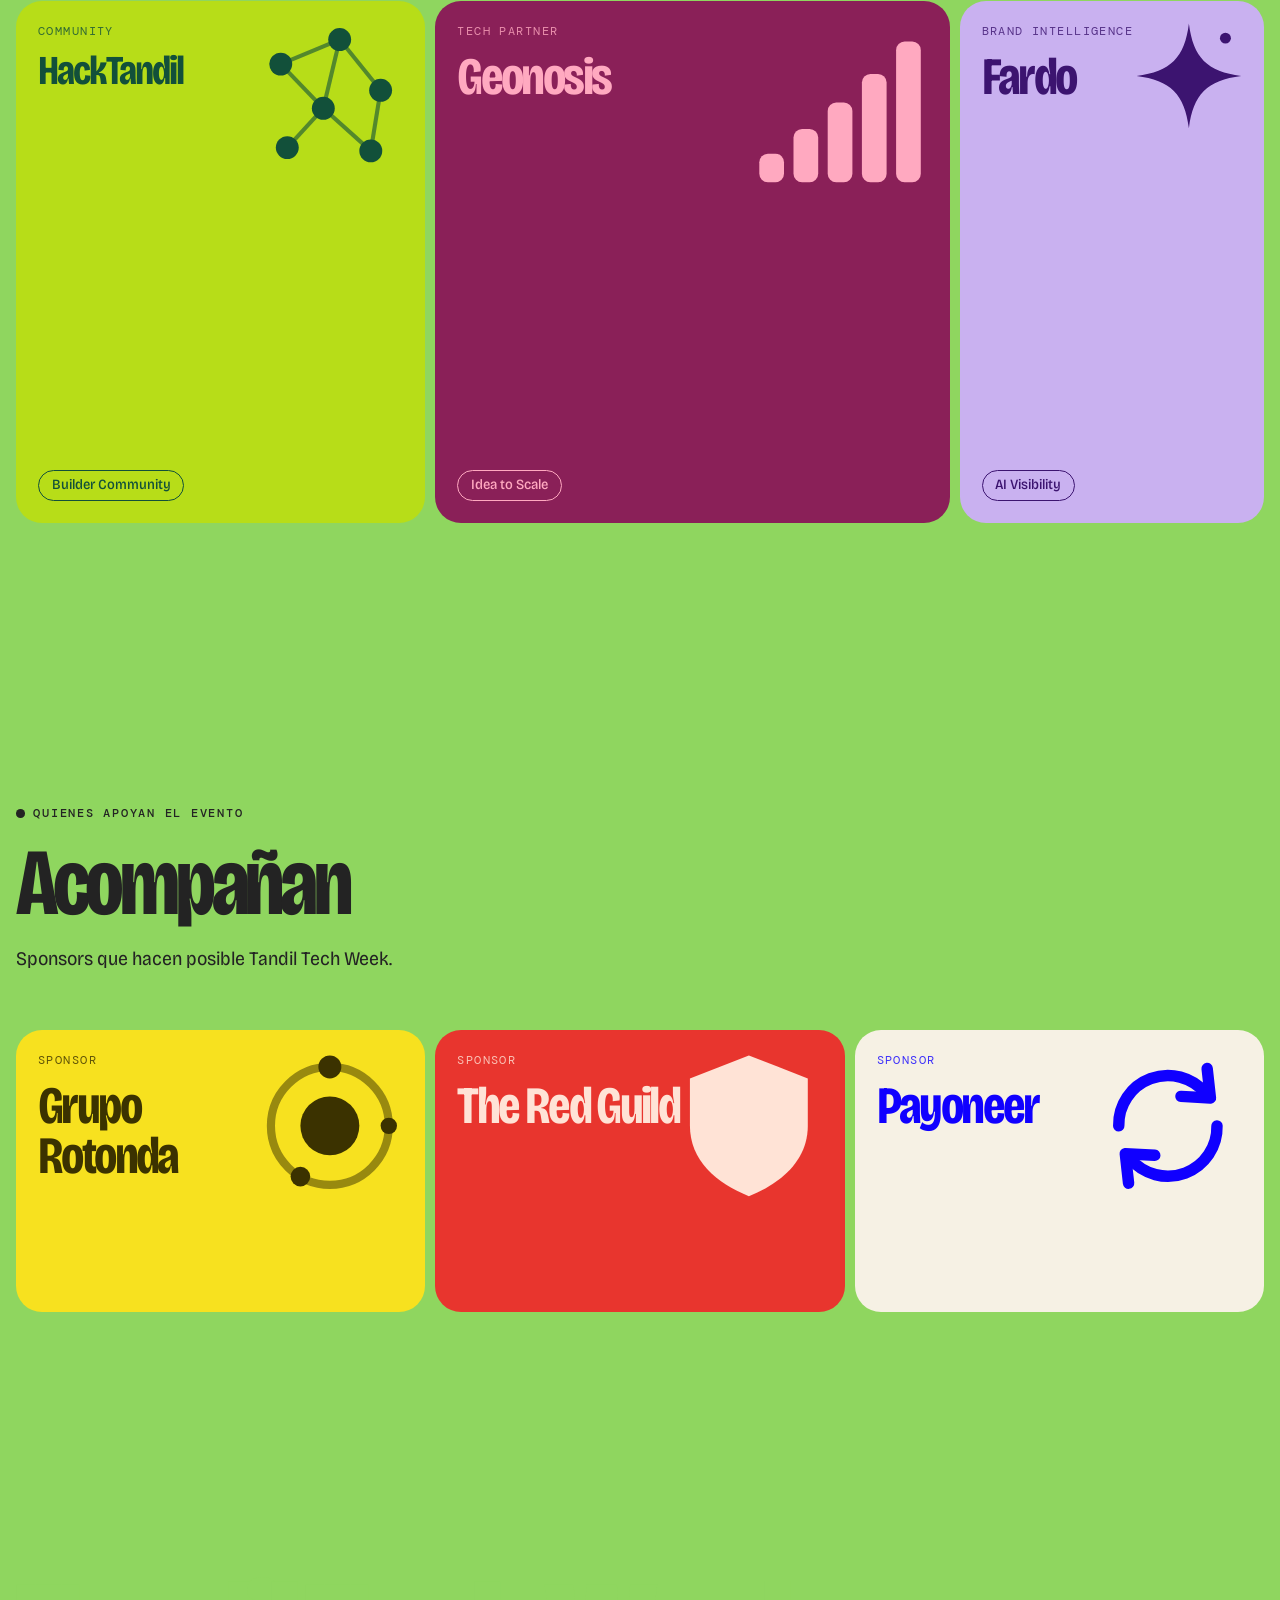
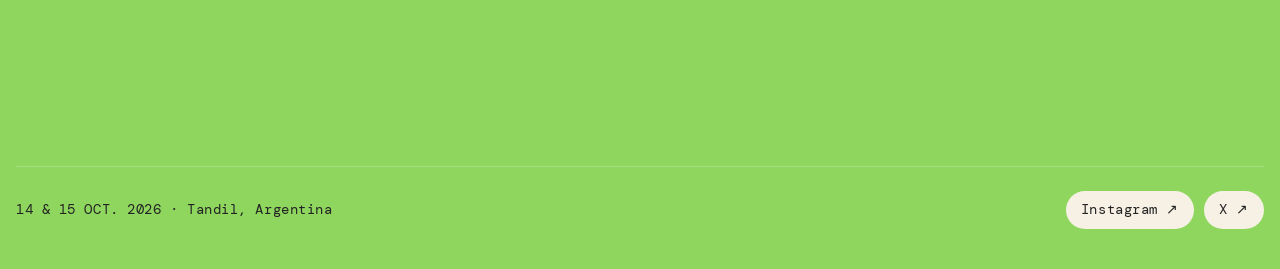
==== commit a46eaede: "feat: remove year from branding text for a cleaner presentation" ====
--- a/index.html
+++ b/index.html
@@ -20,7 +20,7 @@
     <div class="pill">
       <a class="brand" href="#top" data-go="home">
         <img src="images/favicon.ico" alt="" width="34" height="34" aria-hidden="true">
-        <span>Tandil Tech Week<small>2026</small></span>
+        <span>Tandil Tech Week</span>
       </a>
       <ul class="links">
         <li><a href="#agenda" data-go="home" data-to="agenda">Agenda</a></li>
@@ -55,7 +55,6 @@
   <section class="hero" data-bg="green" id="top">
     <div class="wrap">
       <div class="eyebrow-row">
-        <span class="eyebrow">2026 · Tandil Tech Week</span>
         <span class="status"><i></i><span id="status">14 & 15 OCT.</span></span>
       </div>
       <h1 aria-label="Tandil Tech Week">
@@ -93,6 +92,7 @@
             <circle class="sunball" cx="285" cy="300" r="172" fill="#F7E11F"/>
             <g class="fl" style="--d:-1s"><path transform="translate(150 54)" d="M0 -26 C3 -8 8 -3 26 0 C8 3 3 8 0 26 C-3 8 -8 3 -26 0 C-8 -3 -3 -8 0 -26Z" fill="#232323"/></g>
             <g class="fl" style="--d:-2.2s"><g transform="translate(34 92)"><rect width="46" height="46" rx="10" fill="#232323"/><rect x="13" y="13" width="20" height="20" rx="4" fill="#8FD65F"/><path d="M10 -8v8M23 -8v8M36 -8v8M10 46v8M23 46v8M36 46v8" stroke="#232323" stroke-width="4" stroke-linecap="round"/></g></g>
+            <g class="fl" style="--d:-.4s"><g transform="translate(488 84)"><path d="M0 30 C-6 6 10 -14 34 -16 C36 8 20 30 0 30Z" fill="#2F8F3A"/><path d="M2 28 L26 -6" stroke="#8FD65F" stroke-width="3" stroke-linecap="round"/></g></g>
             <g class="fl" style="--d:-3s"><g transform="translate(318 28)"><path d="M0 22 L62 0 L26 42 L21 26Z" fill="#fff"/><path d="M21 26 L62 0" stroke="#232323" stroke-width="3"/></g></g>
 
             <!-- hacker -->
@@ -140,6 +140,9 @@
               <circle cx="436" cy="190" r="4.6" fill="#232323"/><circle cx="464" cy="190" r="4.6" fill="#232323"/>
               <path d="M438 205 Q450 215 462 205" stroke="#232323" stroke-width="4.5" fill="none" stroke-linecap="round"/>
               <path d="M498 276 L528 226" stroke="#2D9CFF" stroke-width="24" stroke-linecap="round"/>
+              <path d="M512 218 h32 l-5 26 h-22z" fill="#FF6F59"/>
+              <path d="M528 218 v-28" stroke="#2F8F3A" stroke-width="5" stroke-linecap="round"/>
+              <path d="M528 204 q-20 -2 -22 -22 q20 2 22 22z M528 198 q20 -2 22 -22 q-20 2 -22 22z" fill="#2F8F3A"/>
             </g>
           </svg>
         </div>
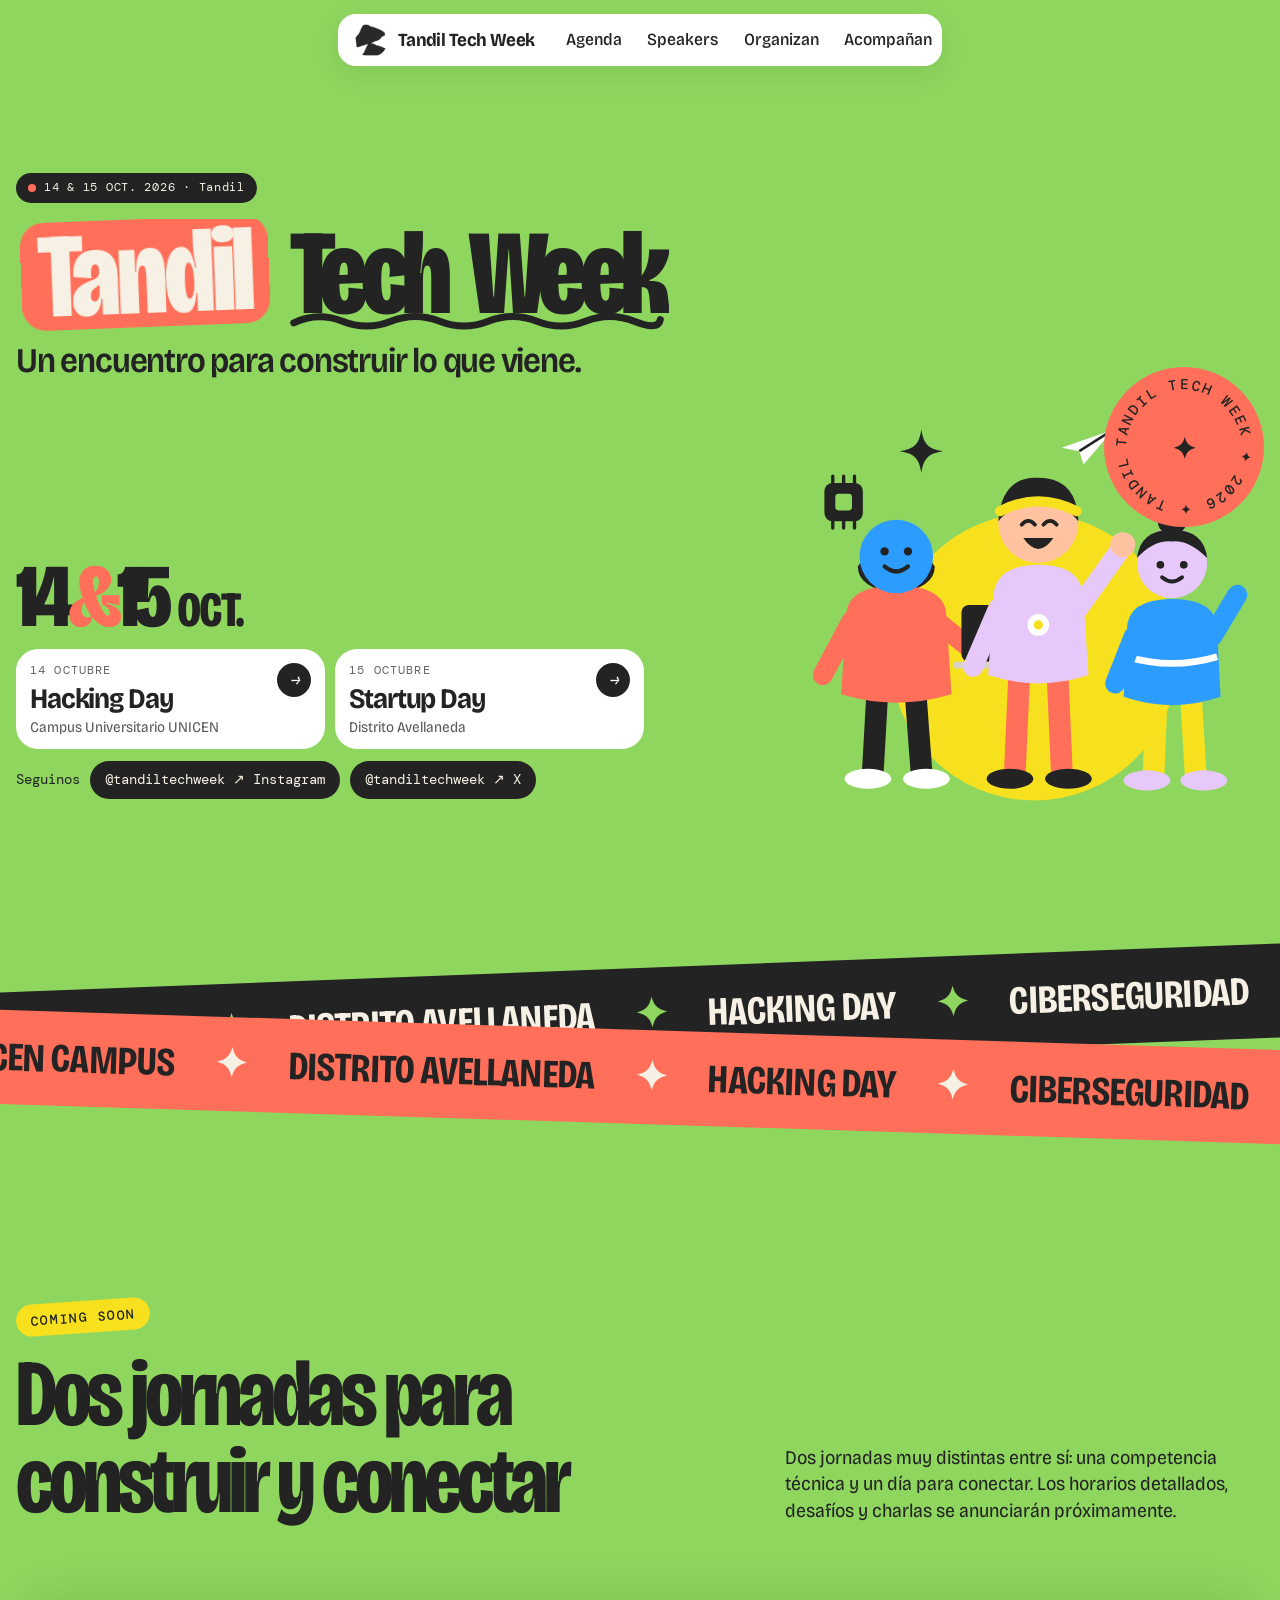
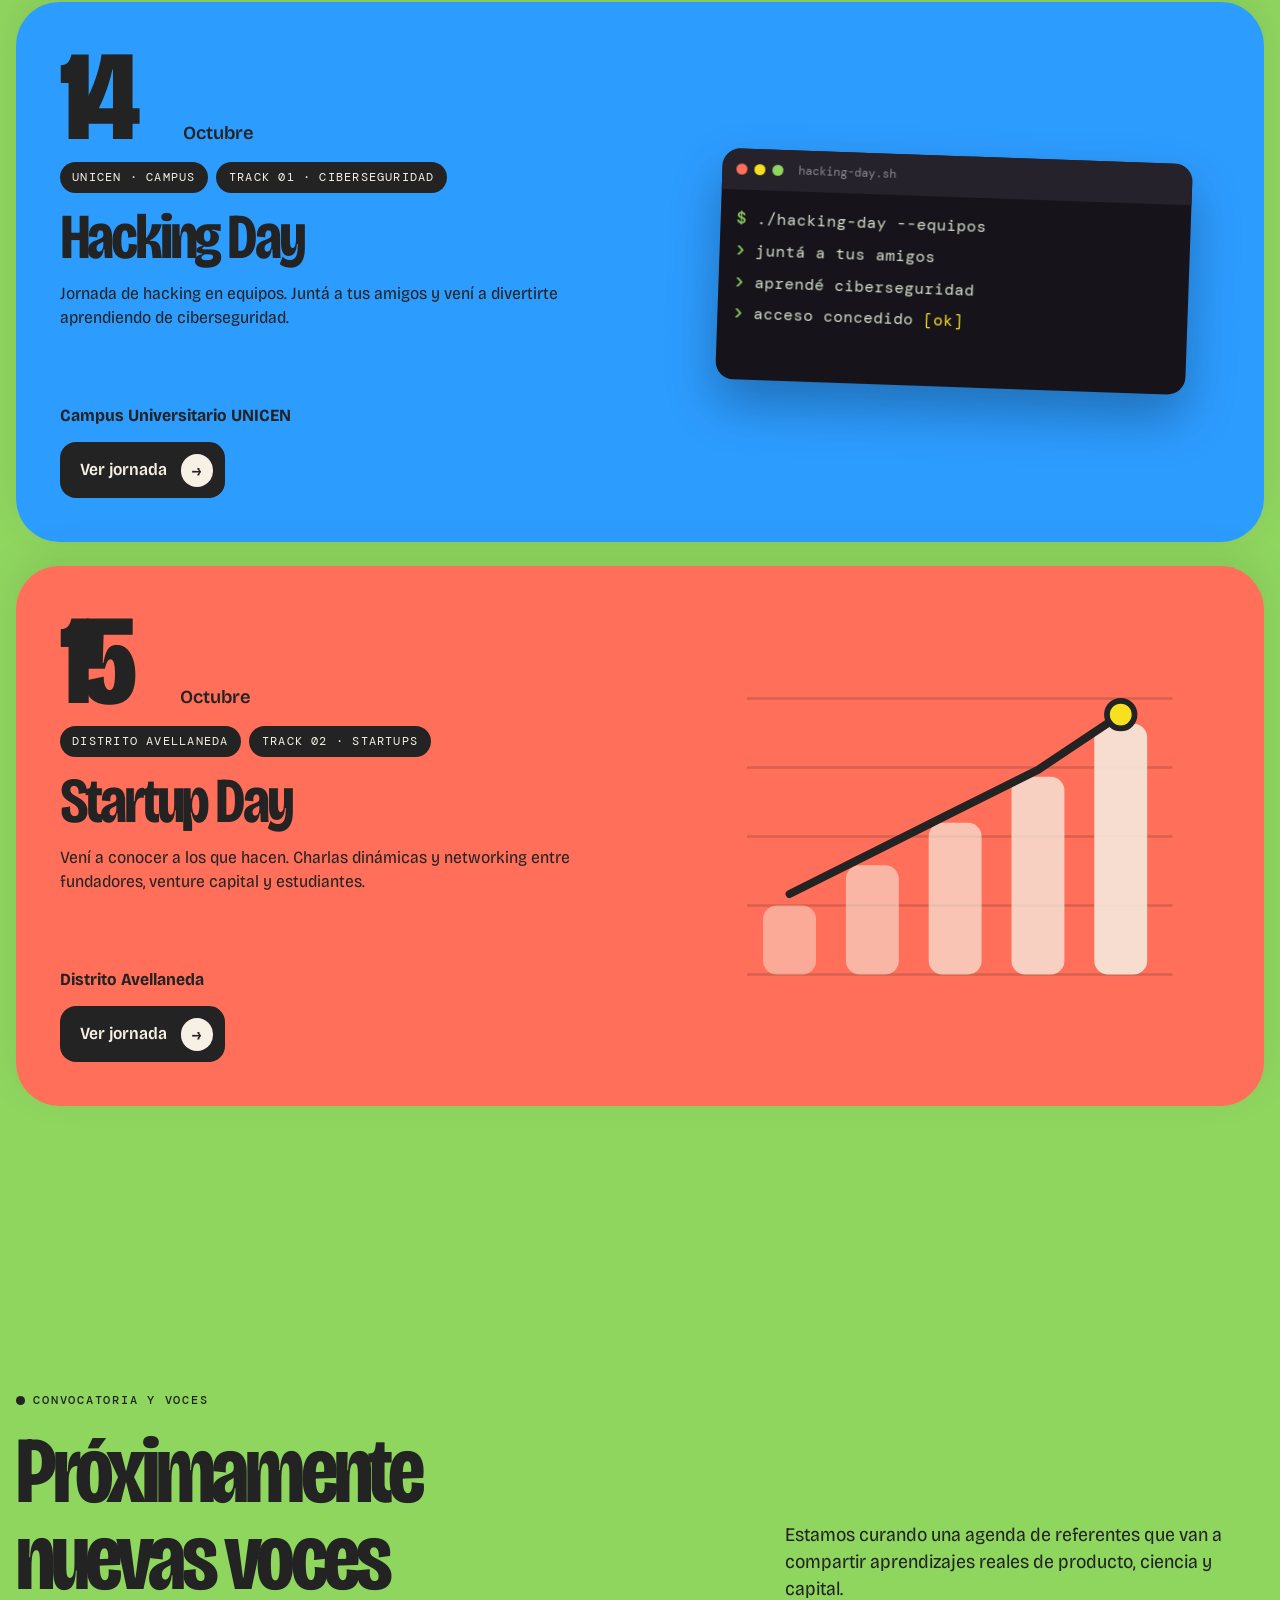
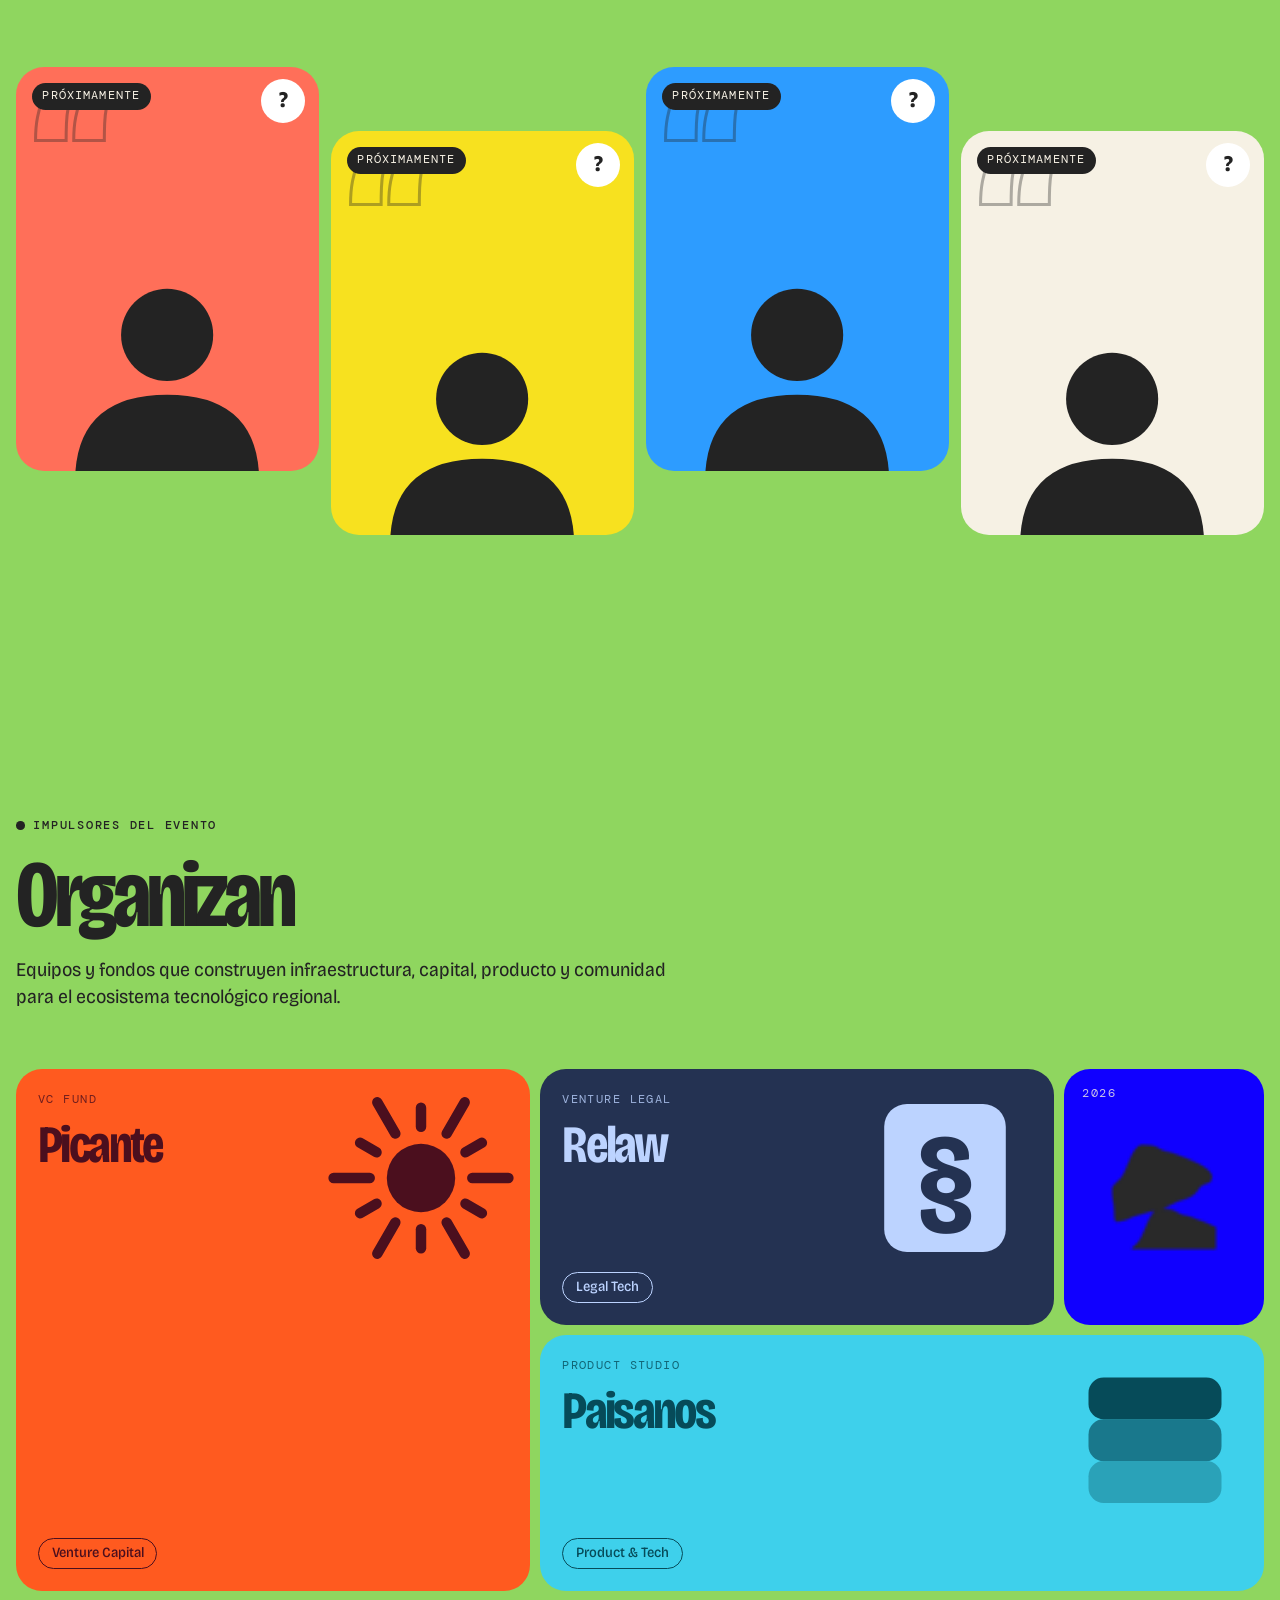
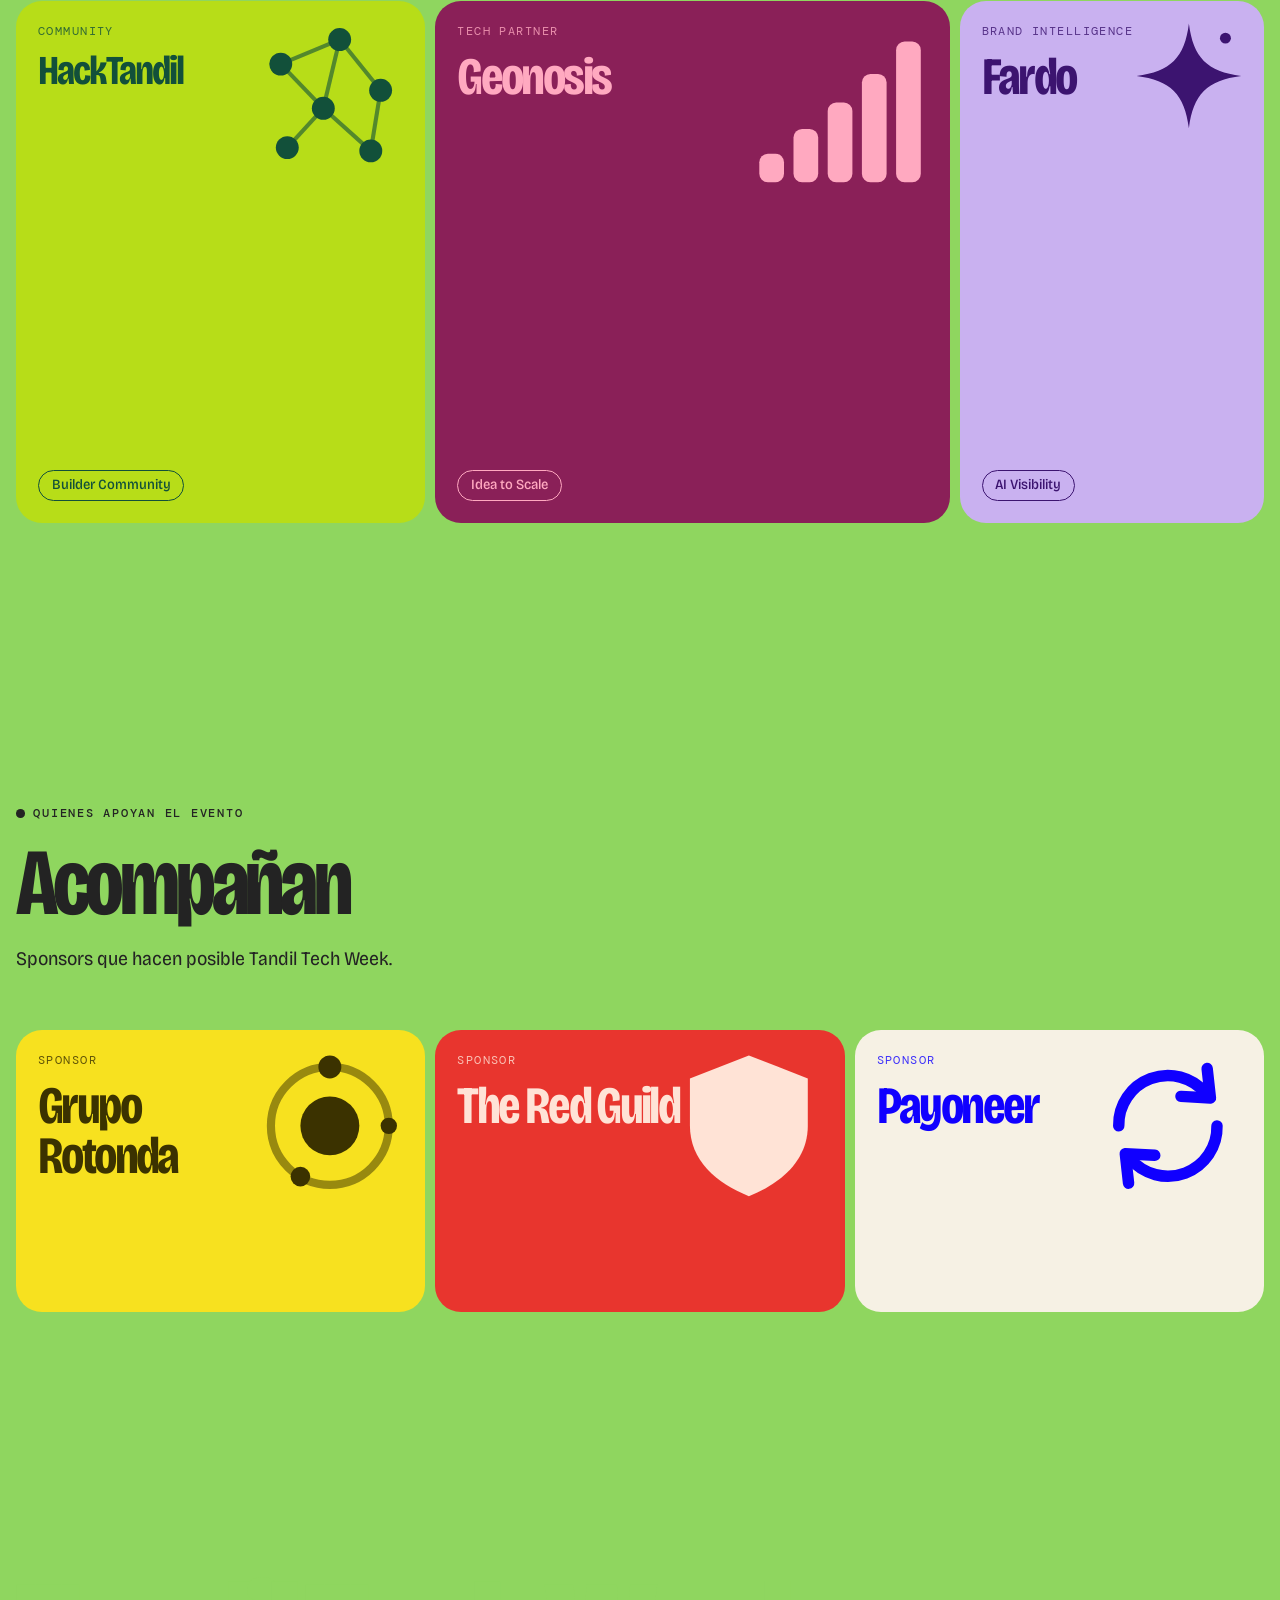
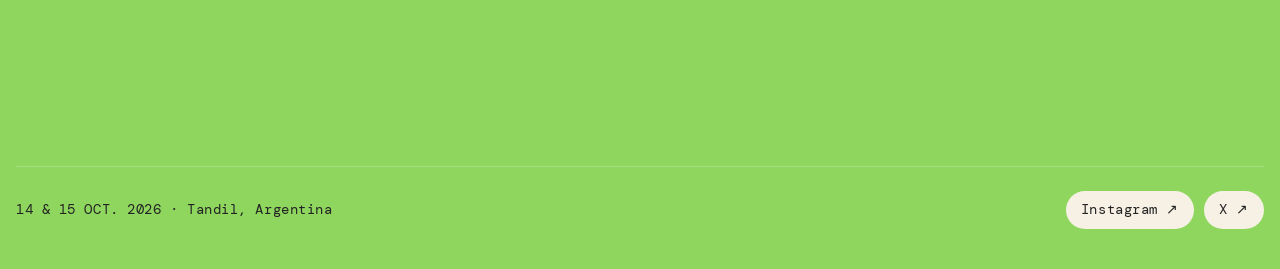
==== commit 47d7bfe6: "Merge branch 'main' of https://github.com/Martinianogutierrez/911-tandil-tech-week-hacking-day" ====
--- a/index.html
+++ b/index.html
@@ -92,7 +92,6 @@
             <circle class="sunball" cx="285" cy="300" r="172" fill="#F7E11F"/>
             <g class="fl" style="--d:-1s"><path transform="translate(150 54)" d="M0 -26 C3 -8 8 -3 26 0 C8 3 3 8 0 26 C-3 8 -8 3 -26 0 C-8 -3 -3 -8 0 -26Z" fill="#232323"/></g>
             <g class="fl" style="--d:-2.2s"><g transform="translate(34 92)"><rect width="46" height="46" rx="10" fill="#232323"/><rect x="13" y="13" width="20" height="20" rx="4" fill="#8FD65F"/><path d="M10 -8v8M23 -8v8M36 -8v8M10 46v8M23 46v8M36 46v8" stroke="#232323" stroke-width="4" stroke-linecap="round"/></g></g>
-            <g class="fl" style="--d:-.4s"><g transform="translate(488 84)"><path d="M0 30 C-6 6 10 -14 34 -16 C36 8 20 30 0 30Z" fill="#2F8F3A"/><path d="M2 28 L26 -6" stroke="#8FD65F" stroke-width="3" stroke-linecap="round"/></g></g>
             <g class="fl" style="--d:-3s"><g transform="translate(318 28)"><path d="M0 22 L62 0 L26 42 L21 26Z" fill="#fff"/><path d="M21 26 L62 0" stroke="#232323" stroke-width="3"/></g></g>
 
             <!-- hacker -->
@@ -140,9 +139,6 @@
               <circle cx="436" cy="190" r="4.6" fill="#232323"/><circle cx="464" cy="190" r="4.6" fill="#232323"/>
               <path d="M438 205 Q450 215 462 205" stroke="#232323" stroke-width="4.5" fill="none" stroke-linecap="round"/>
               <path d="M498 276 L528 226" stroke="#2D9CFF" stroke-width="24" stroke-linecap="round"/>
-              <path d="M512 218 h32 l-5 26 h-22z" fill="#FF6F59"/>
-              <path d="M528 218 v-28" stroke="#2F8F3A" stroke-width="5" stroke-linecap="round"/>
-              <path d="M528 204 q-20 -2 -22 -22 q20 2 22 22z M528 198 q20 -2 22 -22 q-20 2 -22 22z" fill="#2F8F3A"/>
             </g>
           </svg>
         </div>
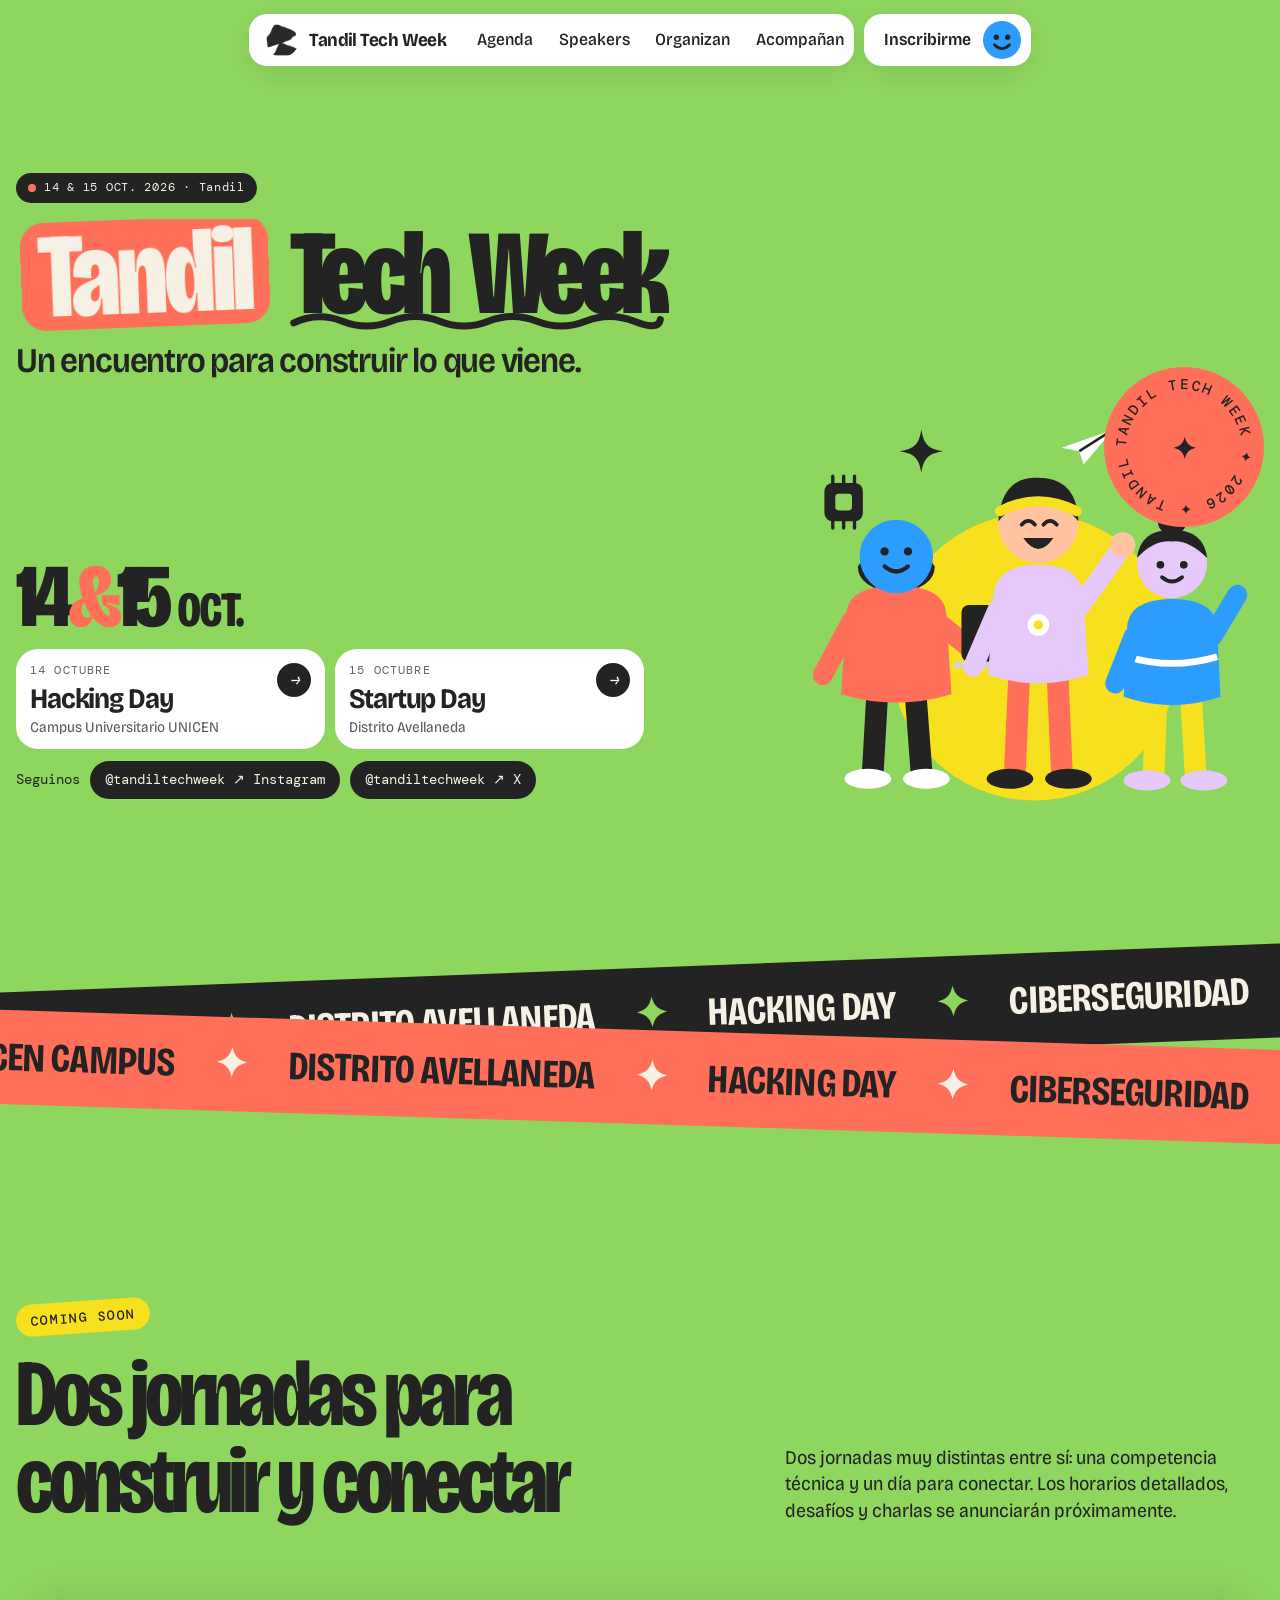
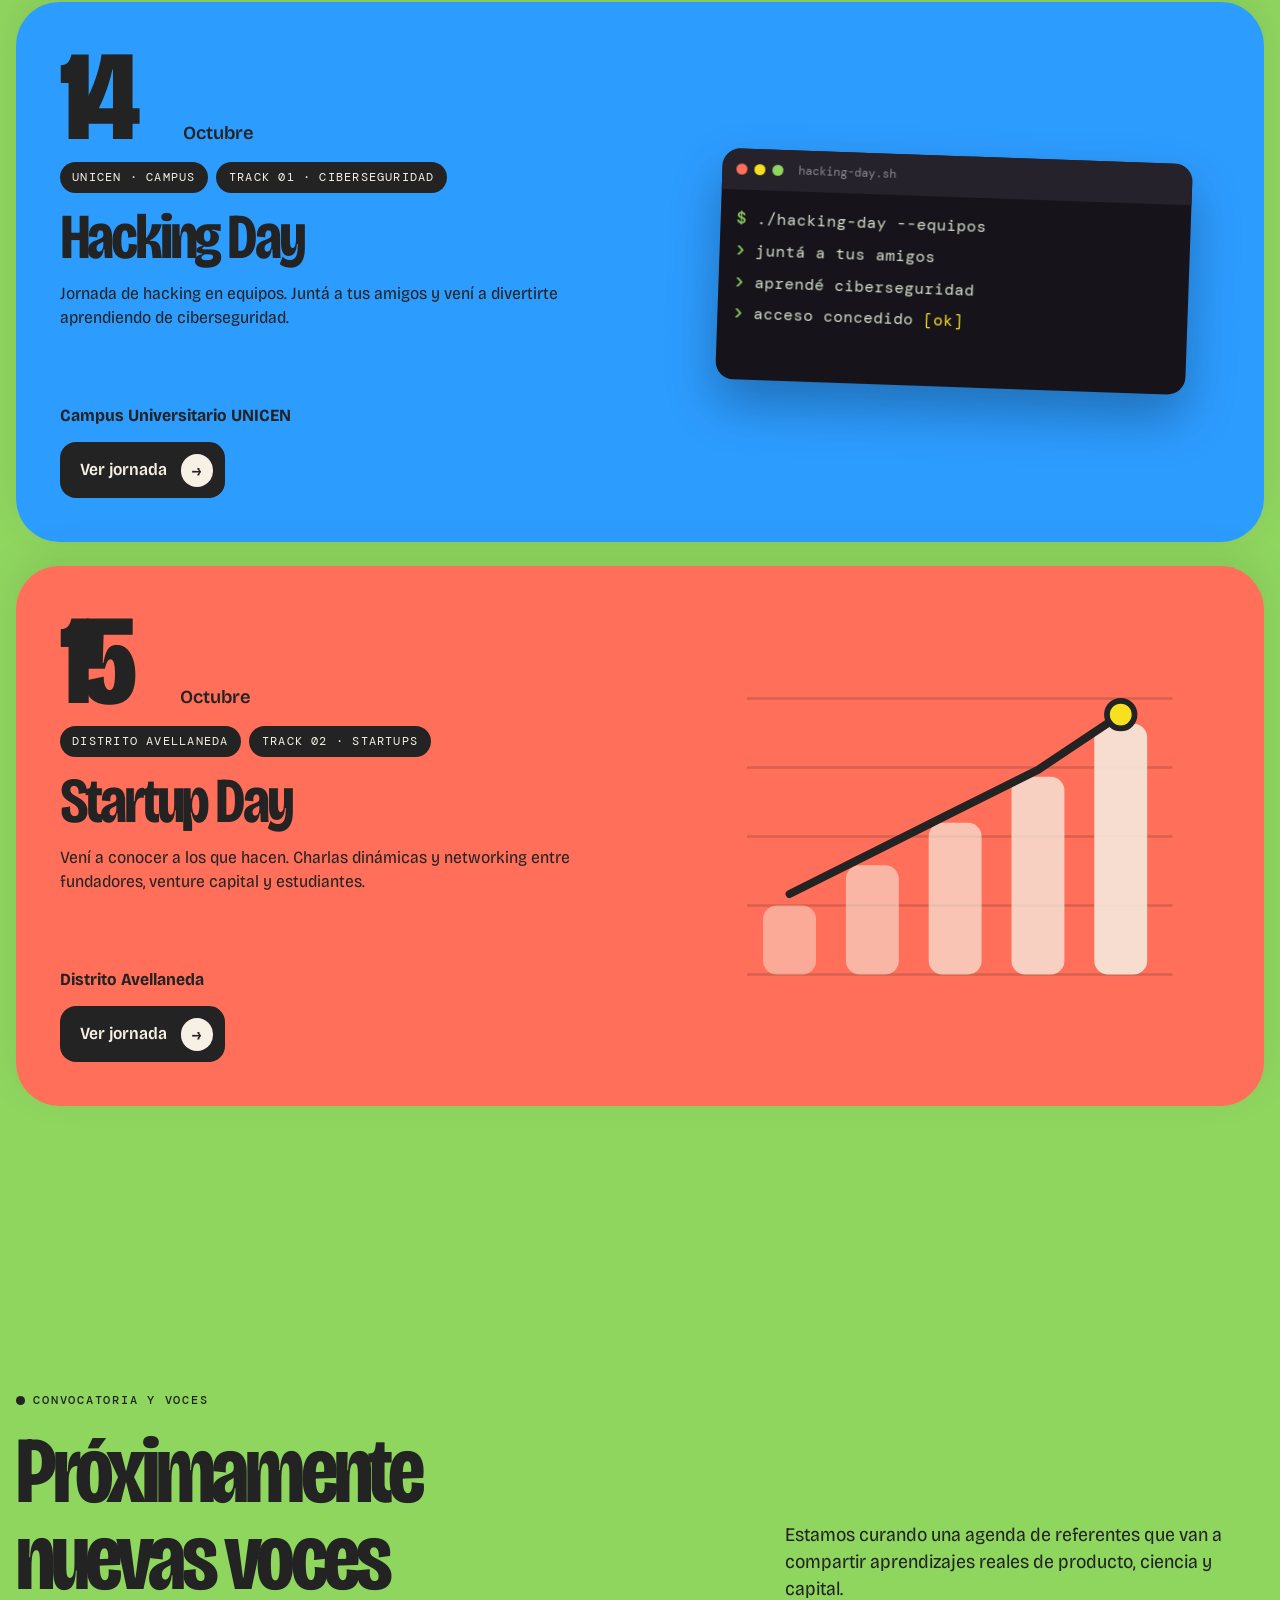
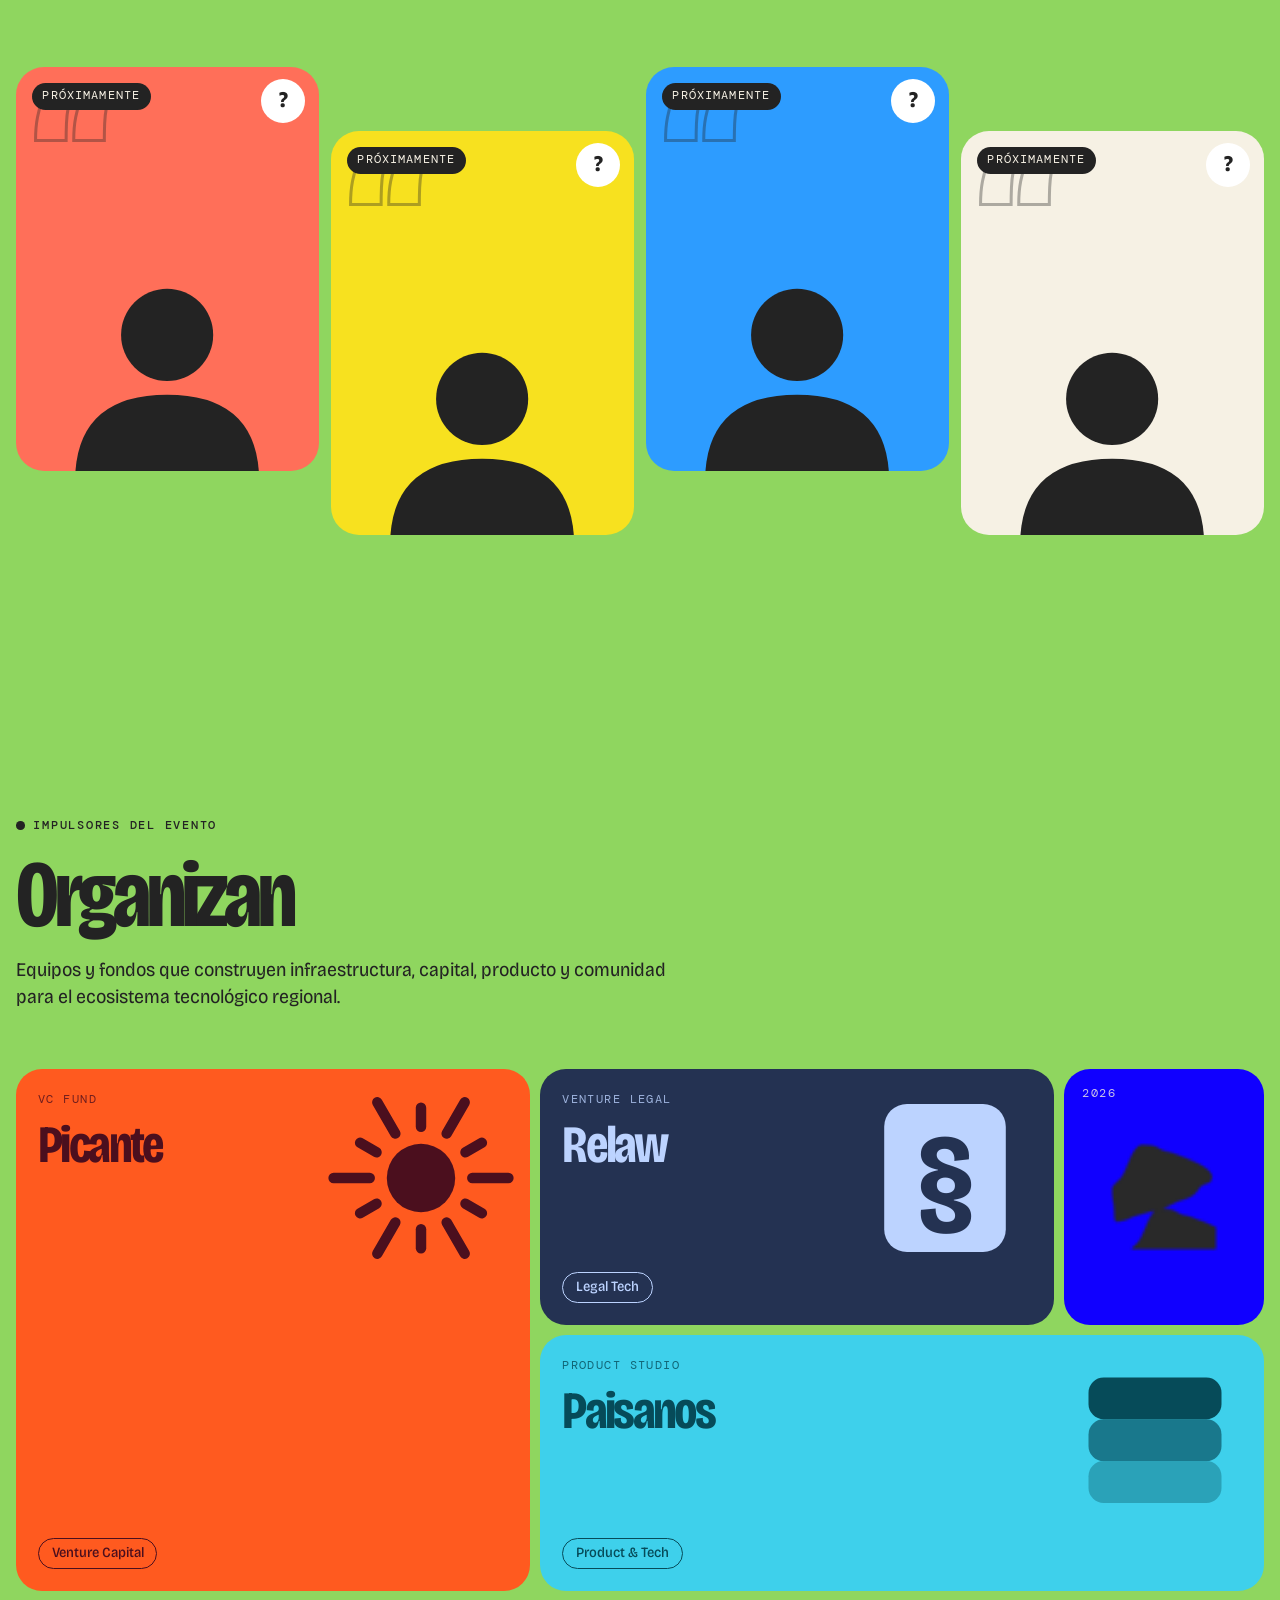
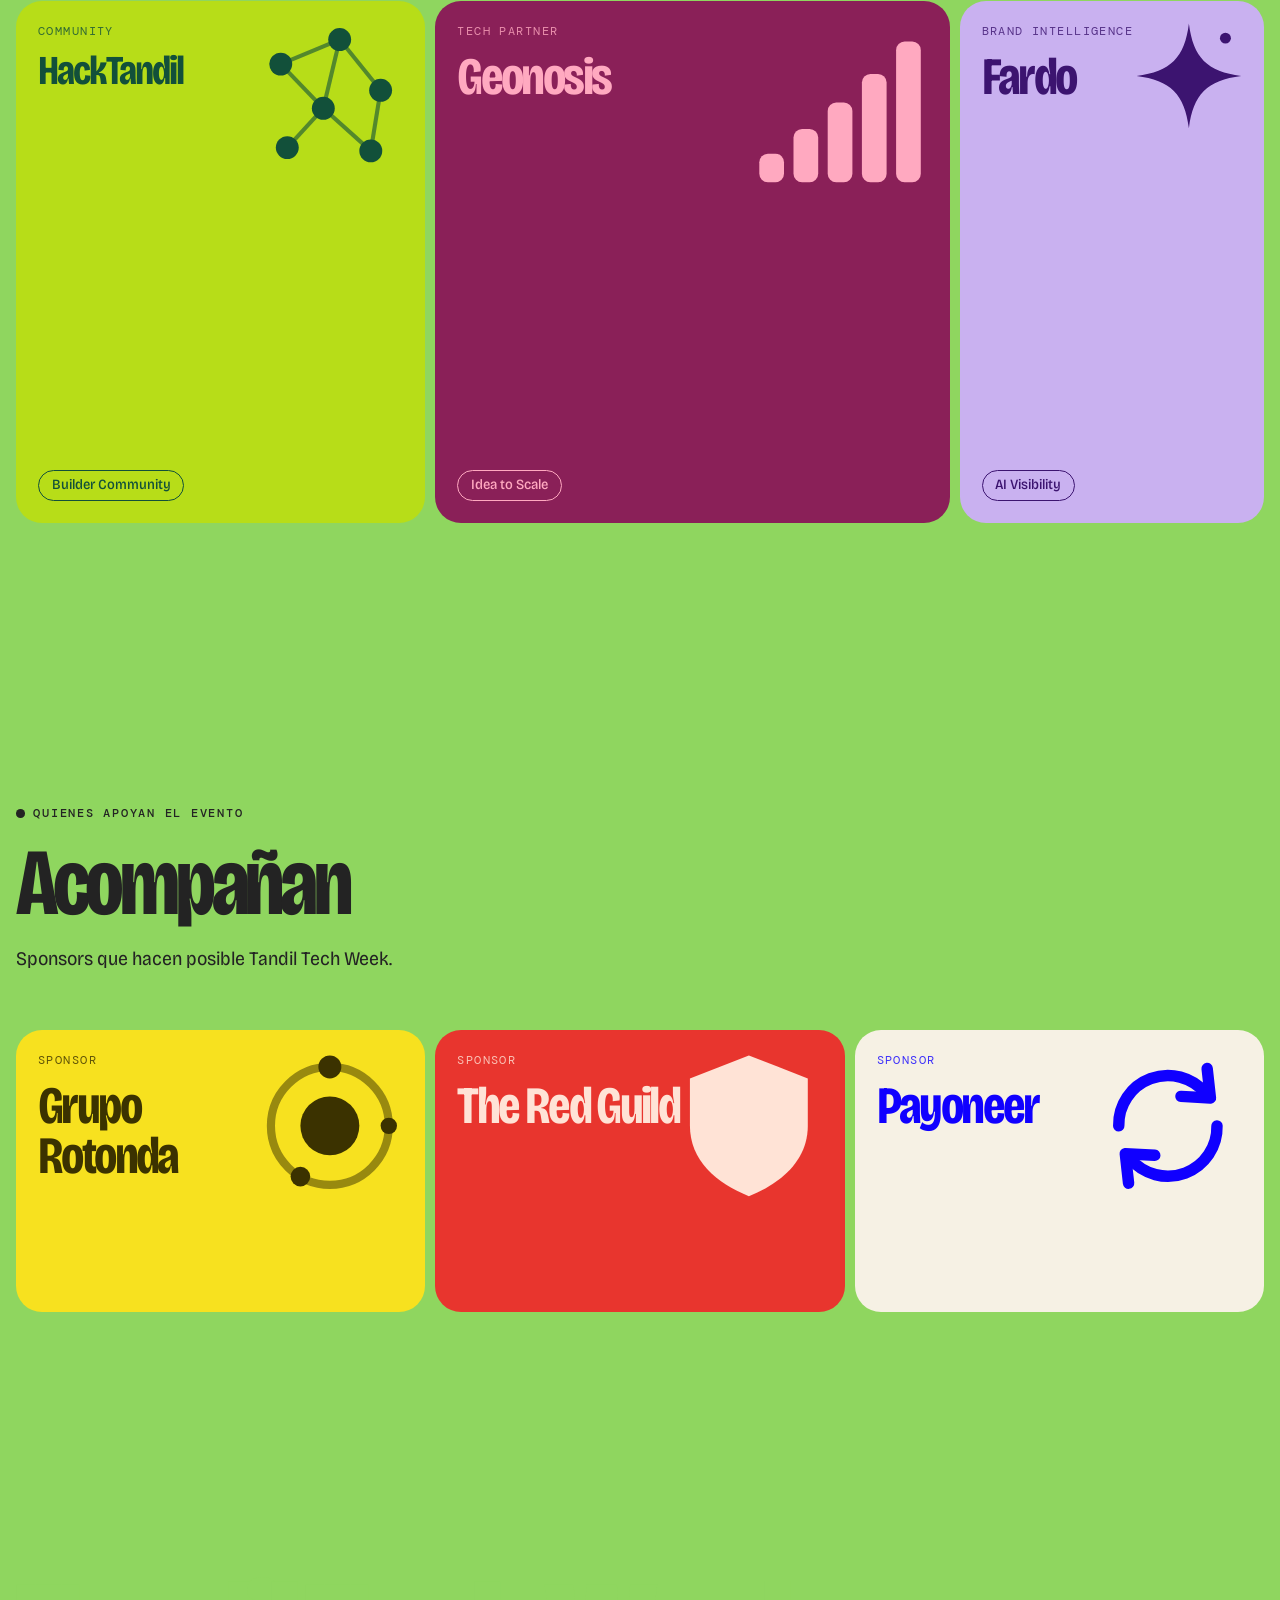
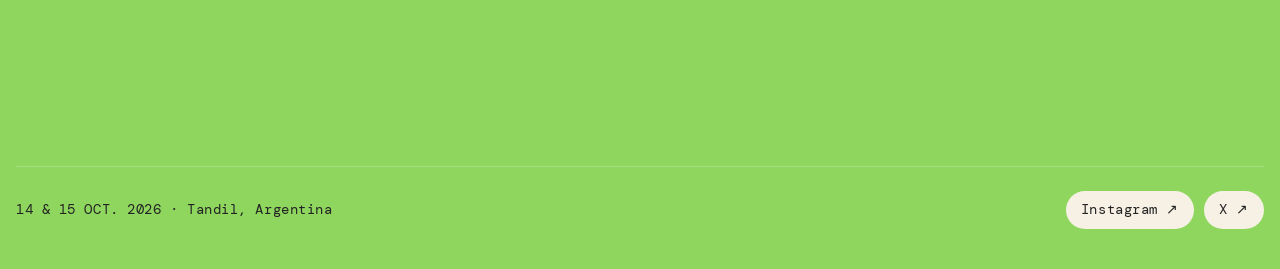
==== commit f3e7bfbb: "feat: add call-to-action button with animation for event registration" ====
--- a/index.html
+++ b/index.html
@@ -30,6 +30,9 @@
       </ul>
       <button class="menu-btn" id="menuBtn" type="button" aria-label="Abrir menú" aria-expanded="false" aria-controls="menu"><span></span><span></span></button>
     </div>
+    <a class="cta mag" href="#agenda" data-go="home" data-to="agenda">Inscribirme
+      <svg viewBox="0 0 40 40" aria-hidden="true"><circle cx="20" cy="20" r="20" fill="#2D9CFF"/><g class="blink"><circle cx="14" cy="17" r="2.8" fill="#232323"/><circle cx="26" cy="17" r="2.8" fill="#232323"/></g><path d="M12 25 Q20 33 28 25" fill="none" stroke="#232323" stroke-width="3" stroke-linecap="round"/></svg>
+    </a>
   </nav>
 </header>
 
@@ -42,6 +45,7 @@
       <li><a href="#acompanan" data-go="home" data-to="acompanan">Acompañan</a></li>
       <li><a href="#hacking-day" data-go="hacking">Hacking Day</a></li>
       <li><a href="#startup-day" data-go="startup">Startup Day</a></li>
+      <li><a href="#agenda" data-go="home" data-to="agenda">Inscribirme</a></li>
     </ul>
     <div class="msoc">
       <a class="pillink" href="https://instagram.com/tandiltechweek" target="_blank" rel="noopener">Instagram @tandiltechweek ↗</a>
--- a/css/styles.css
+++ b/css/styles.css
@@ -101,6 +101,10 @@
 .menu-btn[aria-expanded="true"] span:first-child{transform:translateY(4.25px) rotate(45deg)}
 .menu-btn[aria-expanded="true"] span:last-child{transform:translateY(-4.25px) rotate(-45deg)}
 @media(min-width:1001px){.menu-btn{display:none}}
+.cta{background:#fff;color:var(--ink);border-radius:18px;padding:0 10px 0 20px;display:flex;align-items:center;gap:12px;text-decoration:none;font-weight:600;box-shadow:0 8px 30px rgba(0,0,0,.08);white-space:nowrap;transition:translate .25s ease-out}
+.cta svg{width:38px;height:38px}
+.blink{transform-box:fill-box;transform-origin:center;animation:blink 3.6s infinite}
+@keyframes blink{0%,92%,100%{transform:scaleY(1)}95%{transform:scaleY(.1)}}
 .menu{position:fixed;inset:0;z-index:90;background:var(--green);color:var(--ink);clip-path:circle(0 at calc(100% - 60px) 44px);transition:clip-path .8s cubic-bezier(.65,0,.35,1);visibility:hidden;overflow:auto;display:flex;align-items:center}
 .menu.open{clip-path:circle(160% at calc(100% - 60px) 44px);visibility:visible}
 .menu .wrap{padding-block:110px 50px}
@@ -128,7 +132,7 @@
 .hl{background:var(--coral);color:var(--cream);padding:0 .14em;border-radius:.2em;rotate:-2.2deg;letter-spacing:-.025em}
 .u{position:relative;display:inline-block}
 .sq{position:absolute;left:.04em;bottom:-.02em;width:calc(100% - .08em);height:.16em;overflow:visible}
-.sq path{stroke-width:7px;vector-effect:non-scaling-stroke;stroke-dasharray:1;stroke-dashoffset:1;animation:draw 1.3s 1.2s var(--ease) forwards}
+.sq path{stroke-width:7px;vector-effect:non-scaling-stroke;stroke-dasharray:1 1.5;stroke-dashoffset:1.05;animation:draw 1.3s 1.2s var(--ease) forwards}
 @keyframes draw{to{stroke-dashoffset:0}}
 .hero-grid{display:grid;grid-template-columns:minmax(0,1.05fr) minmax(0,.95fr);gap:clamp(20px,4vw,60px);align-items:end;margin-top:clamp(14px,2vw,28px)}
 .date{display:flex;align-items:baseline;font-size:clamp(3rem,7vw,6.5rem);line-height:.9;font-weight:800;letter-spacing:-.06em;font-stretch:75%}
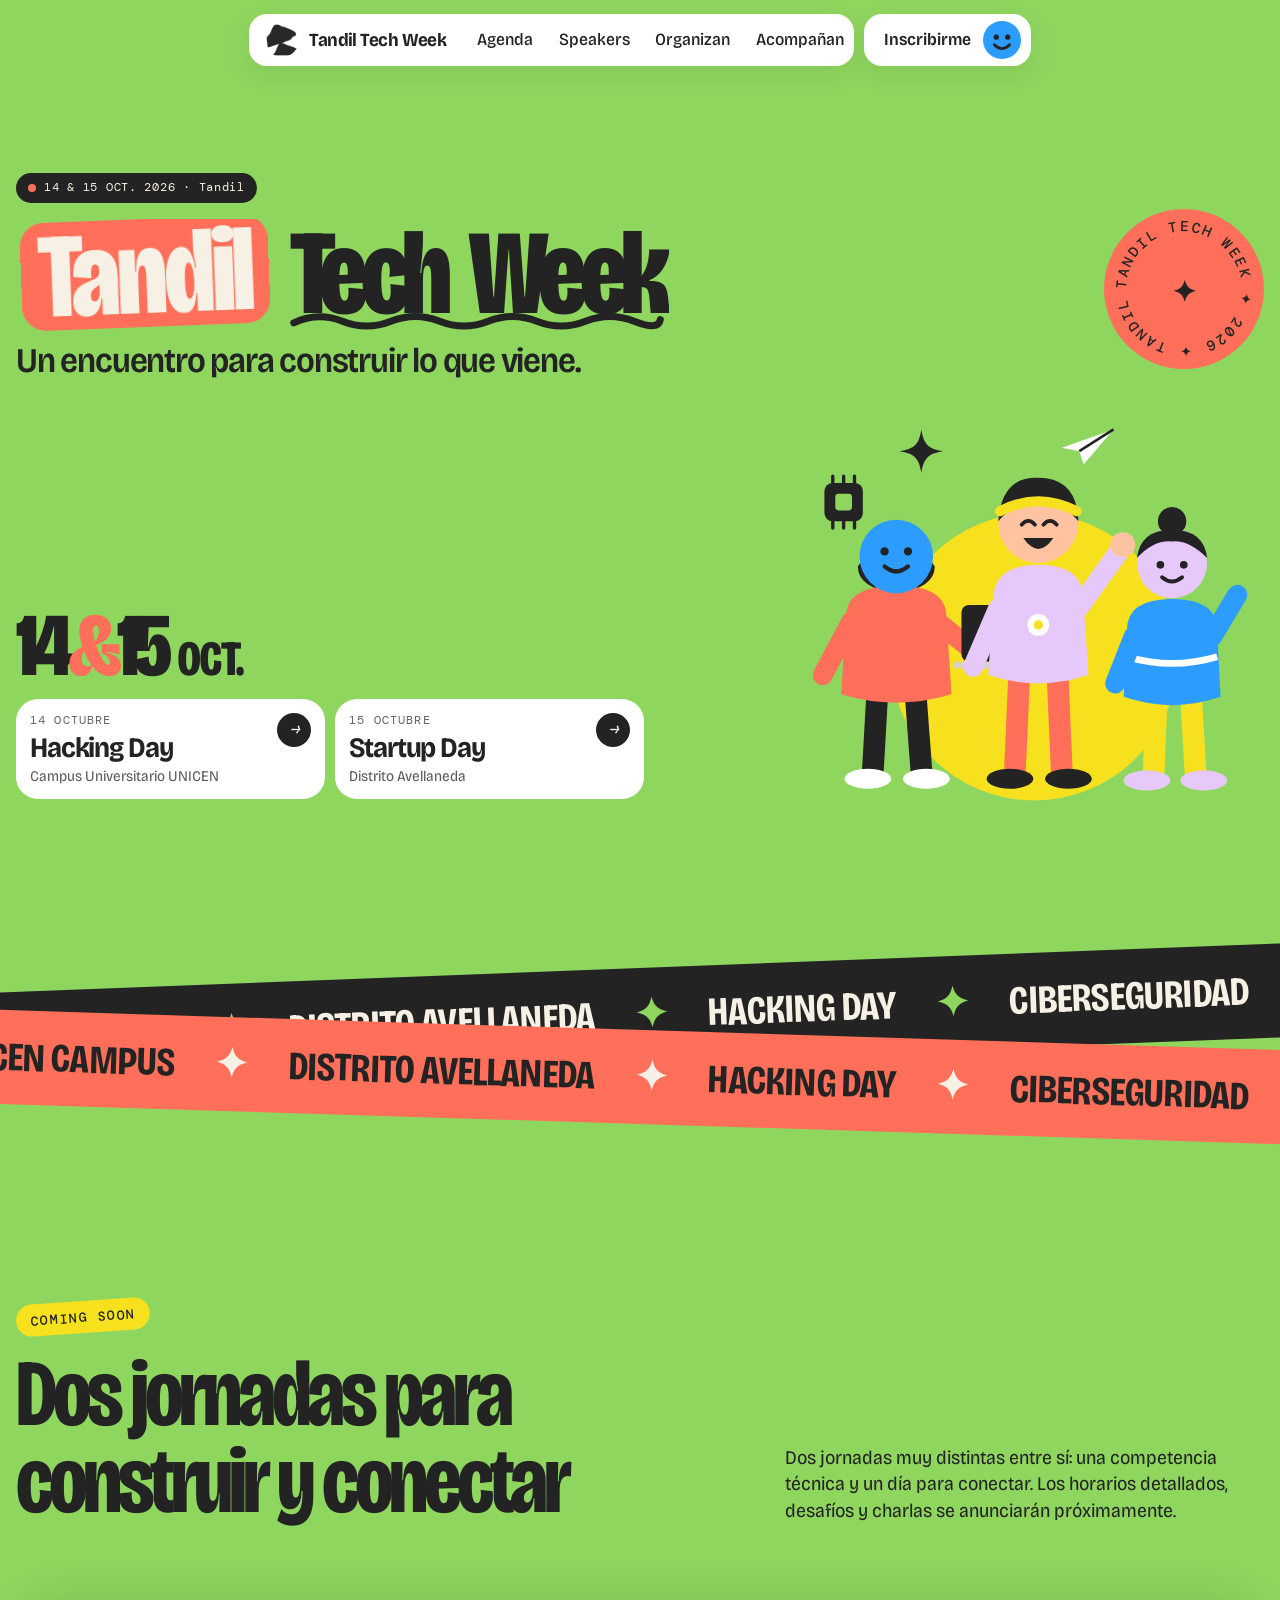
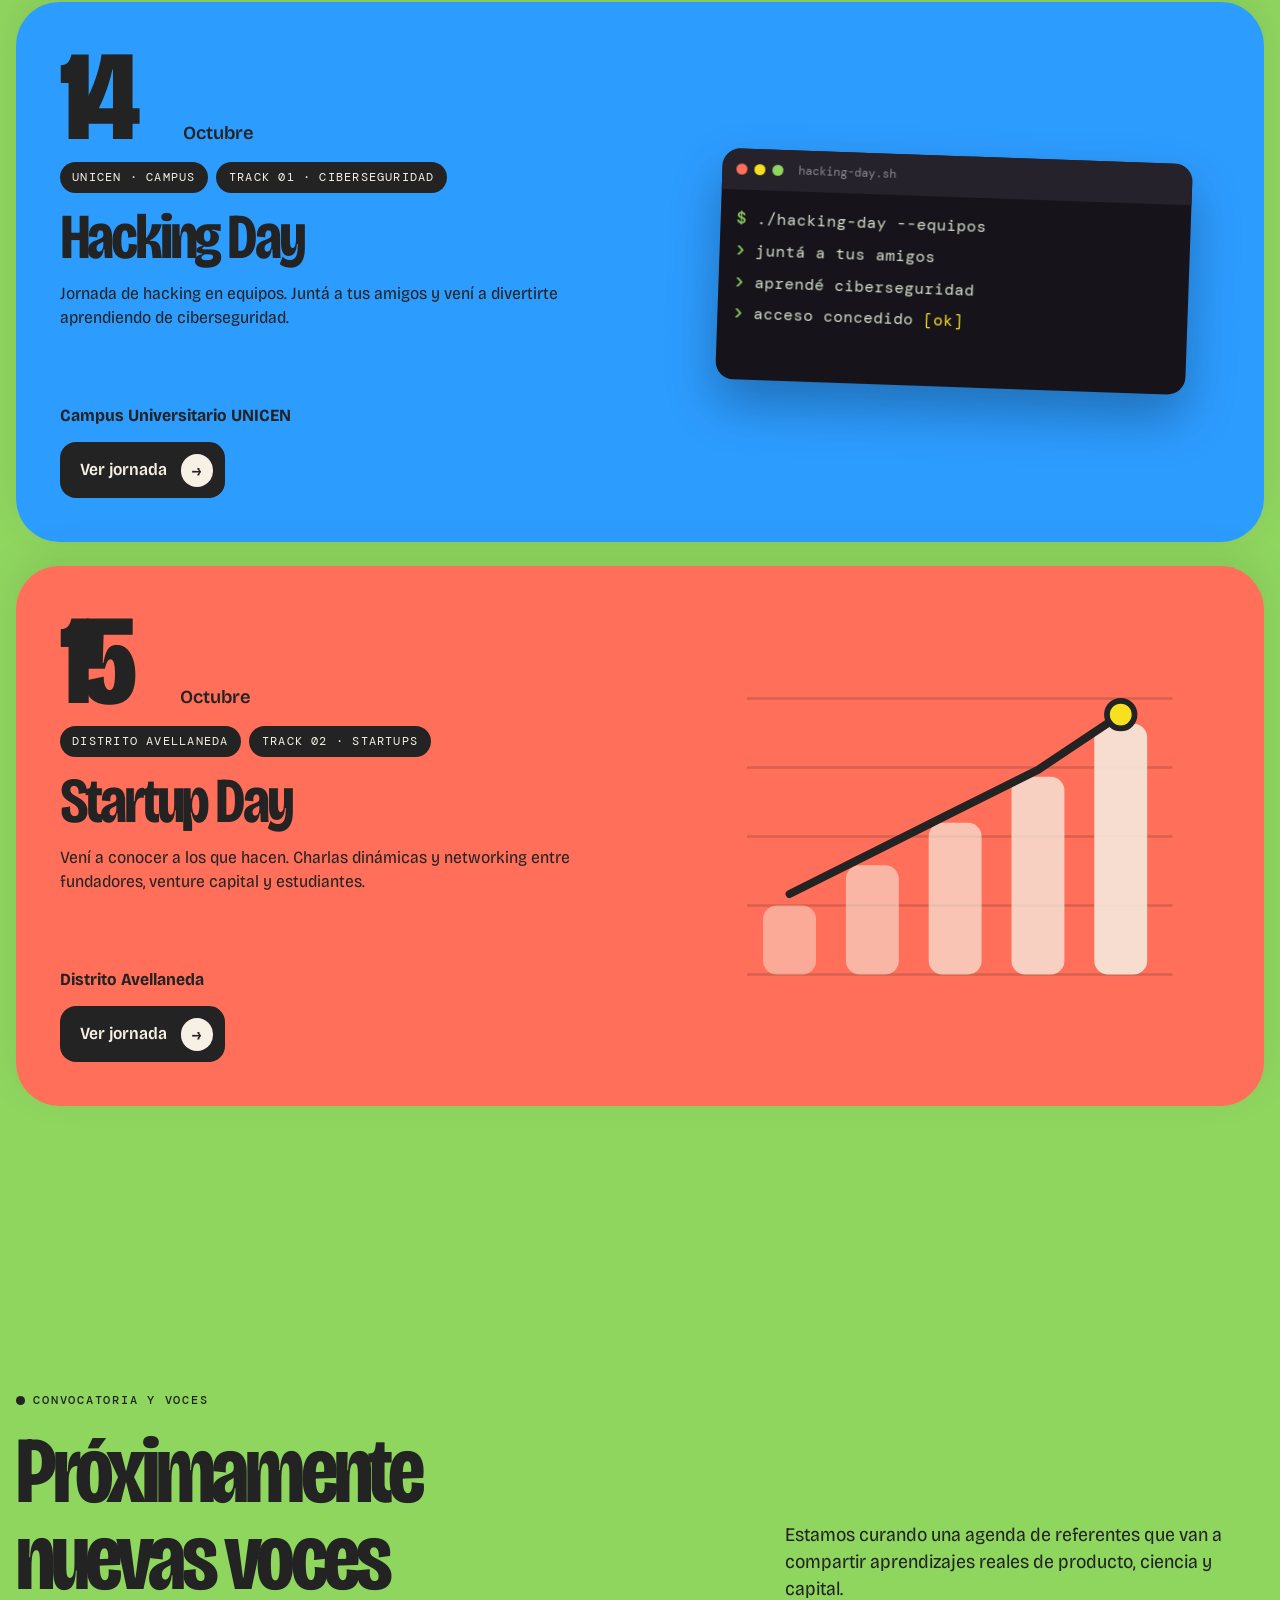
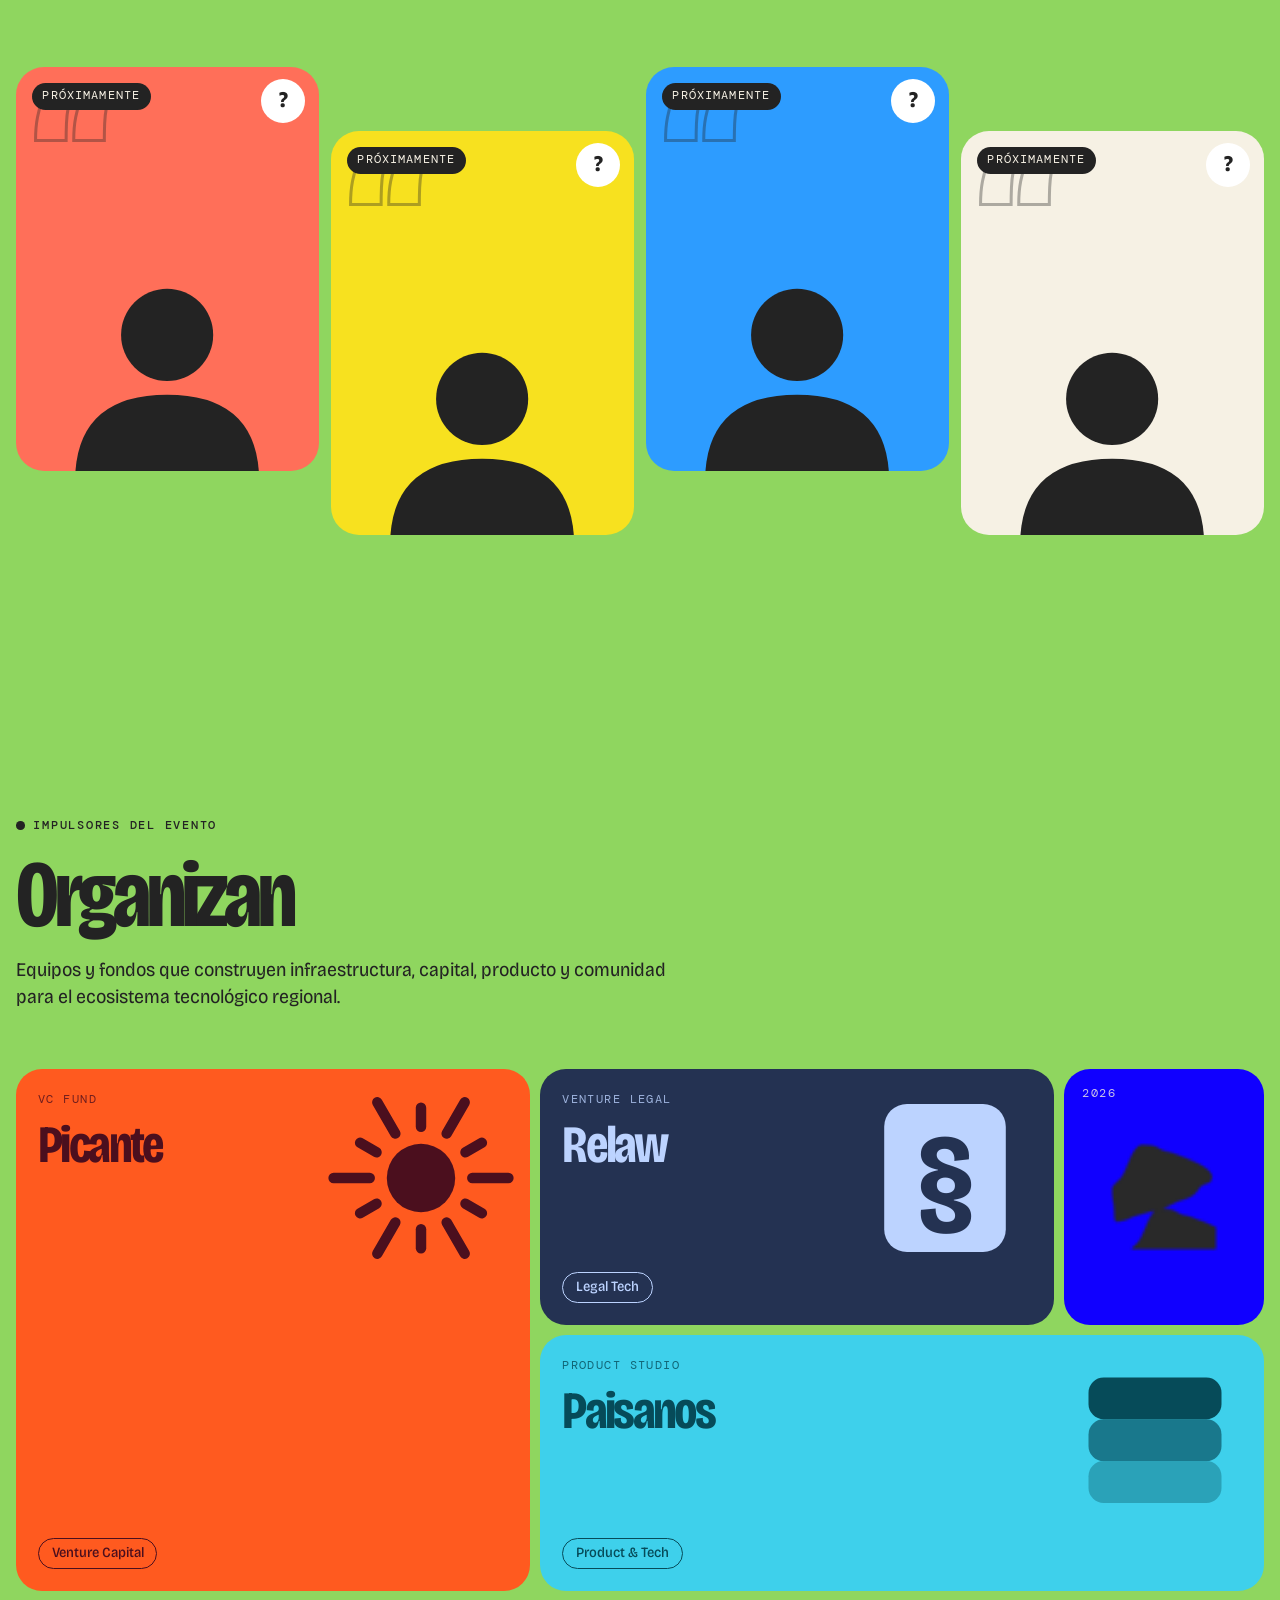
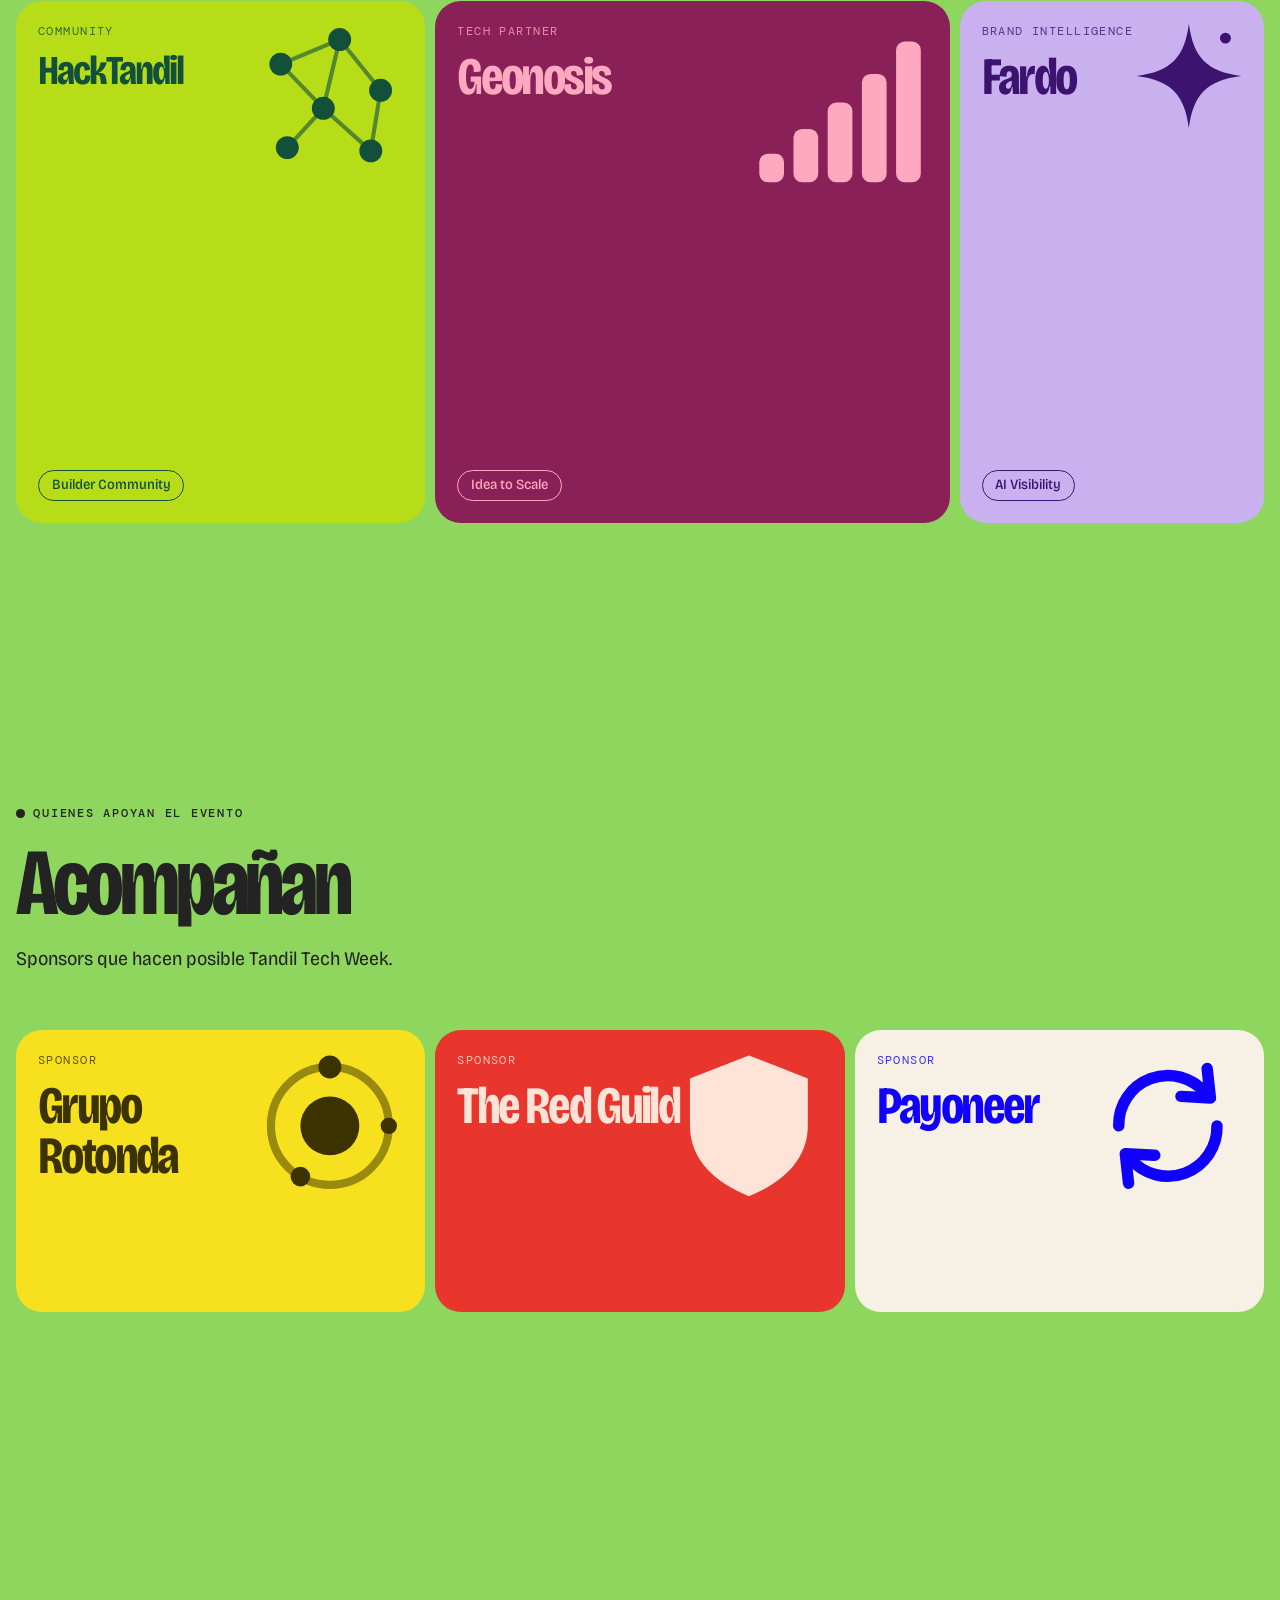
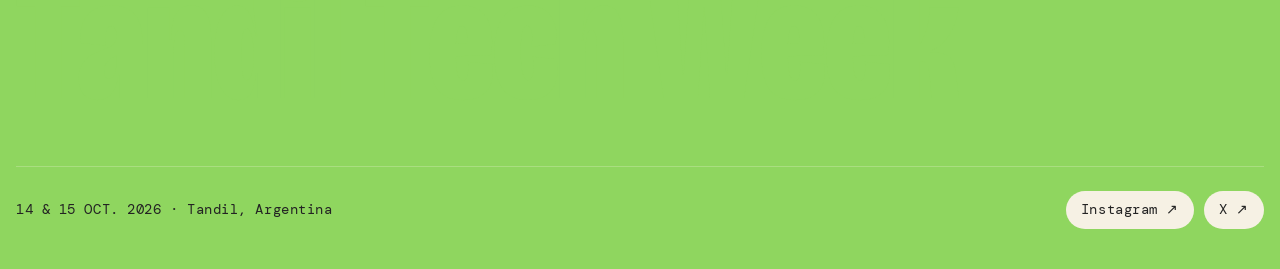
==== commit d8616944: "refactor: comment out hero links section for future review" ====
--- a/index.html
+++ b/index.html
@@ -77,14 +77,14 @@
               <small>15 Octubre</small><strong>Startup Day</strong><span>Distrito Avellaneda</span><i class="go">→</i>
             </a>
           </div>
-          <div class="hero-links">
+          <!-- <div class="hero-links">
             <div>
               <span>Seguinos</span>
             <a class="pillink" href="https://instagram.com/tandiltechweek" target="_blank" rel="noopener">@tandiltechweek ↗ Instagram</a>
             <a class="pillink" href="https://x.com/tandiltechweek" target="_blank" rel="noopener">@tandiltechweek ↗ X</a>
           </div>
 
-          </div>
+          </div> -->
         </div>
 
         <div class="scene" aria-hidden="true">
--- a/css/styles.css
+++ b/css/styles.css
@@ -89,7 +89,7 @@
 .pill{background:#fff;color:var(--ink);border-radius:18px;padding:9px 10px 9px 16px;display:flex;align-items:center;gap:clamp(14px,2.4vw,34px);box-shadow:0 8px 30px rgba(0,0,0,.08);min-width:0}
 .brand{display:flex;align-items:center;gap:10px;text-decoration:none;font-weight:700;letter-spacing:-.03em;font-size:1.15rem;white-space:nowrap}
 .brand img,.brand svg{width:34px;height:34px;flex:none;border-radius:50%;transition:transform .6s var(--ease)}
-.brand:hover img,.brand:hover svg{transform:rotate(-20deg) scale(1.1)}
+.brand:hover img,.brand:hover svg{transform:scale(1.1)}
 .brand small{font-family:var(--mono);font-weight:400;font-size:.7rem;margin-left:.4em;opacity:.6;letter-spacing:.04em}
 .links{display:flex;gap:clamp(12px,2vw,28px);margin-left:auto}
 .links a{text-decoration:none;font-weight:500;position:relative;padding:4px 0;white-space:nowrap}
@@ -151,7 +151,7 @@
 .hero-links .arrowlink{font-family:var(--display);font-size:1.1rem;font-weight:700;text-decoration:none;border-bottom:2.5px solid currentColor}
 .scene{position:relative;width:100%;max-width:min(520px,52vh);max-width:min(520px,52svh);margin-left:auto;aspect-ratio:560/470}
 .scene>svg{width:100%;height:100%;overflow:visible;display:block}
-.sticker{position:absolute;right:0;top:-10%;width:clamp(96px,13.5vw,160px);aspect-ratio:1;z-index:2}
+.sticker{position:absolute;right:0;top:-50%;width:clamp(96px,13.5vw,160px);aspect-ratio:1;z-index:2}
 .sticker svg{width:100%;height:100%;animation:spin 16s linear infinite}
 .sticker b{position:absolute;inset:0;display:grid;place-items:center;font-size:1.8rem;font-weight:800}
 @keyframes spin{to{transform:rotate(360deg)}}
@@ -279,7 +279,7 @@
 
 /* ---------- footer ---------- */
 .foot{padding-block:clamp(64px,9vw,120px) 40px;overflow:hidden}
-.wordmark{font-size:clamp(3rem,13.4vw,13.5rem);line-height:.86;font-weight:800;letter-spacing:-.065em;font-stretch:75%;color:var(--green);cursor:default;text-wrap:balance}
+.wordmark{font-size:clamp(3rem,13.4vw,13.5rem);line-height:.86;font-weight:800;letter-spacing:-.015em;font-stretch:75%;color:var(--green);cursor:default;text-wrap:balance}
 .wordmark span{display:inline-block;transition:transform .4s var(--ease),color .3s}
 .wordmark span:hover{transform:translateY(-.1em) rotate(-6deg)}
 .wordmark span:nth-child(5n+1):hover{color:var(--coral)}
